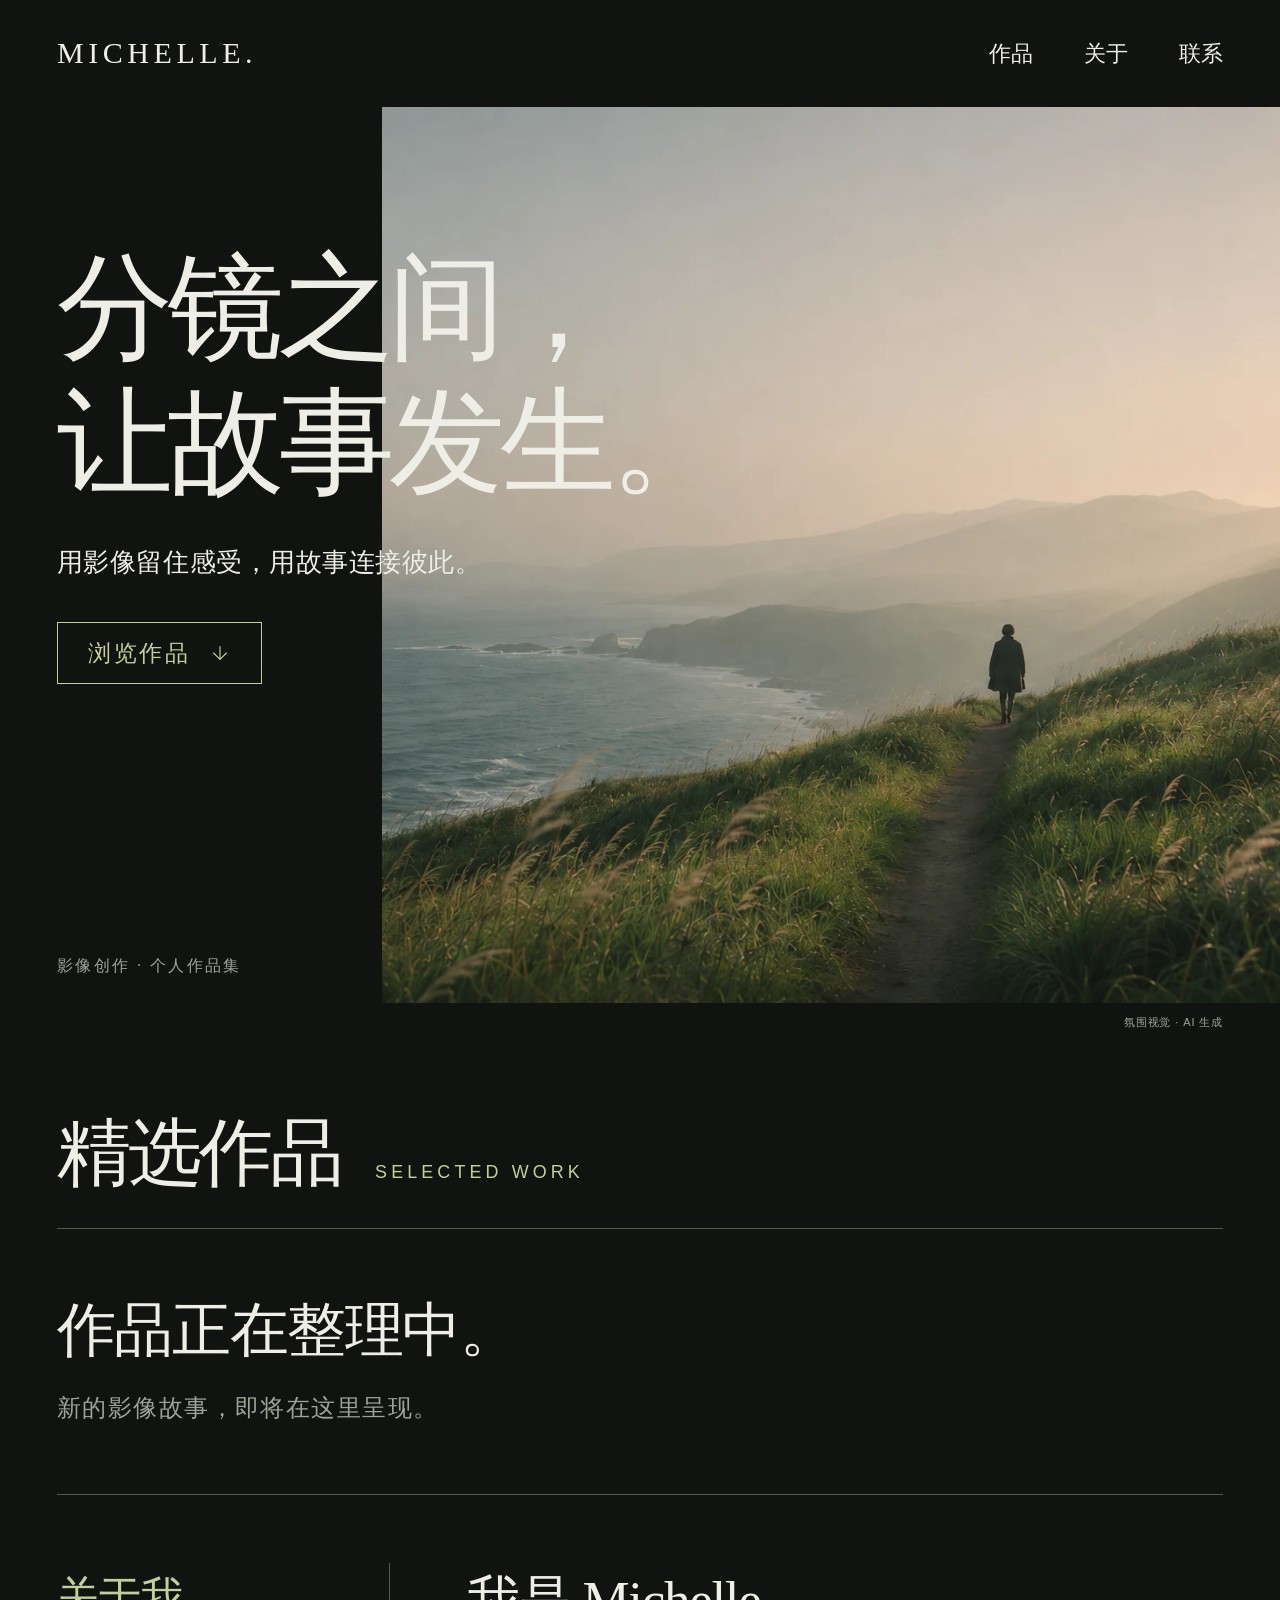
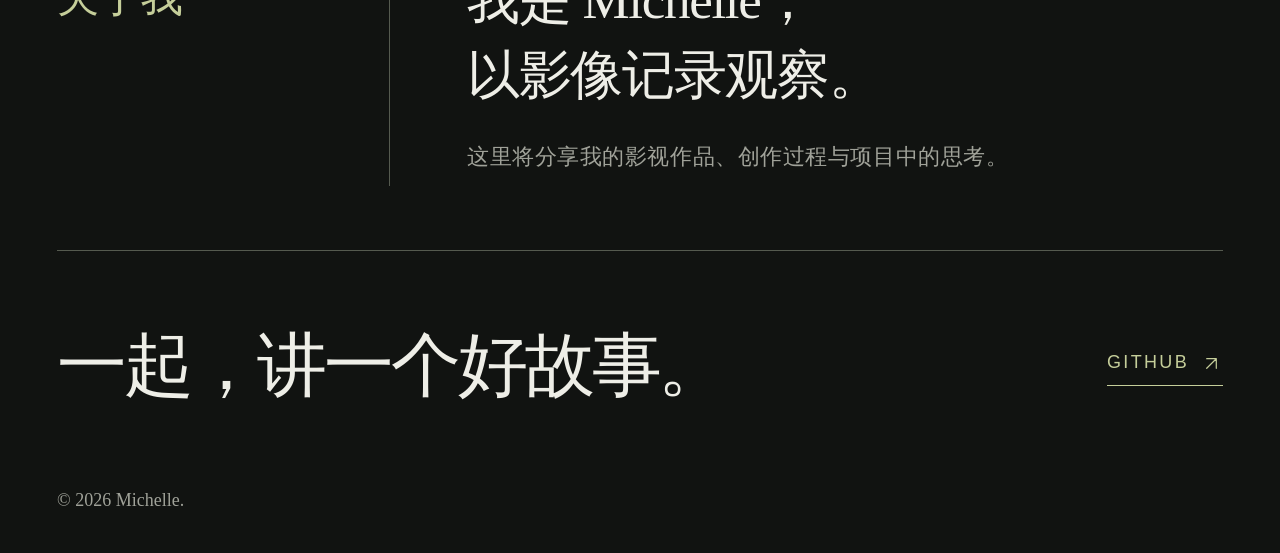
==== index.html @ 4438879f "Publish Michelle film portfolio" ====
<!doctype html>
<html lang="zh-CN">
  <head>
    <meta charset="UTF-8" />
    <meta name="viewport" content="width=device-width, initial-scale=1" />
    <meta name="theme-color" content="#111311" />
    <meta name="description" content="Michelle 的个人影像作品集，分享影视作品、创作过程与项目中的思考。" />
    <title>Michelle · 影像作品集</title>
    <link rel="stylesheet" href="styles.css" />
    <script src="portfolio-data.js" defer></script>
    <script src="script.js" defer></script>
  </head>
  <body>
    <a class="skip-link" href="#main">跳转到主要内容</a>

    <header class="site-header page-width">
      <a class="wordmark js-display-name" href="#top" aria-label="Michelle · 回到首页">MICHELLE.</a>
      <nav class="site-nav" aria-label="主导航">
        <a href="#work">作品</a>
        <a href="#about">关于</a>
        <a href="#contact">联系</a>
      </nav>
    </header>

    <main id="main">
      <section class="hero page-width" id="top" aria-labelledby="hero-title">
        <figure class="hero__visual">
          <img src="./coast.webp" alt="AI 生成的海岸氛围图：一个人沿着海边山坡上的小路，走向远处朦胧的群山。" width="1536" height="1024" fetchpriority="high" />
          <figcaption>氛围视觉 · AI 生成</figcaption>
        </figure>
        <div class="hero__content">
          <h1 id="hero-title"><span>分镜之间，</span><span>让故事发生。</span></h1>
          <p class="hero__intro js-intro">用影像留住感受，用故事连接彼此。</p>
          <a class="browse-link" href="#work">
            <span>浏览作品</span>
            <svg aria-hidden="true" width="22" height="22" viewBox="0 0 24 24" fill="none" stroke="currentColor" stroke-width="1.25" stroke-linecap="round" stroke-linejoin="round"><path d="M12 5v14M5 12l7 7 7-7" /></svg>
          </a>
        </div>
        <p class="hero__eyebrow">影像创作 · 个人作品集</p>
      </section>

      <section class="work-section page-width reveal" id="work" aria-labelledby="work-title">
        <div class="section-heading">
          <h2 id="work-title">精选作品</h2>
          <p class="section-heading__english" lang="en">Selected Work</p>
        </div>
        <div class="work-empty" id="work-empty">
          <p class="work-empty__title">作品正在整理中。</p>
          <p>新的影像故事，即将在这里呈现。</p>
        </div>
        <div class="project-list" id="project-list" hidden></div>
      </section>

      <section class="about-section page-width reveal" id="about" aria-labelledby="about-title">
        <h2 id="about-title">关于我</h2>
        <div class="about-section__body">
          <p class="about-section__statement">我是 <span class="js-name">Michelle</span>，<br />以影像记录观察。</p>
          <p class="about-section__description">这里将分享我的影视作品、创作过程与项目中的思考。</p>
        </div>
      </section>
    </main>

    <footer class="site-footer page-width reveal" id="contact" aria-labelledby="contact-title">
      <div class="site-footer__top">
        <h2 id="contact-title">一起，讲一个好故事。</h2>
        <a class="contact-link js-github-link" href="https://github.com/mengxiaoxu0208-michelle" target="_blank" rel="noopener noreferrer" aria-label="在新标签页打开 Michelle 的 GitHub 主页">
          <span lang="en">GitHub</span>
          <svg aria-hidden="true" width="23" height="23" viewBox="0 0 24 24" fill="none" stroke="currentColor" stroke-width="1.25" stroke-linecap="round" stroke-linejoin="round"><path d="M7 17 17 7M7 7h10v10" /></svg>
        </a>
      </div>
      <p class="copyright">© 2026 <span class="js-name">Michelle</span>.</p>
    </footer>
  </body>
</html>
---- styles.css ----
:root {
  color-scheme: dark;
  --background: #111311;
  --text: #eeeee7;
  --muted: #a0a299;
  --olive: #c5ce9a;
  --rule: #555a4f;
  --gutter: clamp(28px, 4.45vw, 64px);
  --serif: "Songti SC", "STSong", "Noto Serif CJK SC", "Noto Serif SC", "Source Han Serif SC", "SimSun", Georgia, serif;
  --latin: "Baskerville", "Times New Roman", serif;
  --sans: -apple-system, BlinkMacSystemFont, "Segoe UI", sans-serif;
}

*,
*::before,
*::after {
  box-sizing: border-box;
}

html {
  scroll-behavior: smooth;
  scroll-padding-top: 40px;
}

body {
  margin: 0;
  background: var(--background);
  color: var(--text);
  font-family: var(--serif);
  -webkit-font-smoothing: antialiased;
}

::selection {
  background: var(--olive);
  color: var(--background);
}

a {
  color: inherit;
  text-decoration: none;
  -webkit-tap-highlight-color: transparent;
}

a:focus-visible {
  outline: 2px solid var(--olive);
  outline-offset: 7px;
}

img {
  display: block;
  max-width: 100%;
}

h1,
h2,
p,
figure {
  margin: 0;
}

h1,
h2,
h3 {
  font-weight: 400;
}

[hidden] {
  display: none !important;
}

.page-width {
  width: calc(100% - var(--gutter) * 2);
  max-width: 1400px;
  margin-inline: auto;
}

.skip-link {
  position: absolute;
  z-index: 10;
  top: 12px;
  left: var(--gutter);
  padding: 12px 20px;
  background: var(--olive);
  color: var(--background);
  transform: translateY(-160%);
}

.skip-link:focus {
  transform: translateY(0);
}

.site-header {
  min-height: clamp(96px, 8.35vw, 120px);
  display: flex;
  align-items: center;
  justify-content: space-between;
  gap: 24px;
}

.wordmark {
  font-family: var(--latin);
  font-size: clamp(25px, 2.35vw, 34px);
  line-height: 1;
  letter-spacing: 0.15em;
}

.site-nav {
  display: flex;
  align-items: center;
  gap: clamp(28px, 4vw, 58px);
  font-size: clamp(18px, 1.75vw, 24px);
}

.site-nav a {
  padding-block: 12px;
  transition: color 180ms ease;
}

.site-nav a:hover {
  color: var(--olive);
}

.hero {
  min-height: clamp(740px, 70vw, 900px);
  position: relative;
  isolation: isolate;
}

.hero__visual {
  position: absolute;
  z-index: -1;
  top: 0;
  right: calc(var(--gutter) * -1);
  width: 77%;
  height: 100%;
}

.hero__visual img {
  width: 100%;
  height: 100%;
  object-fit: cover;
  object-position: 55% center;
}

.hero__visual figcaption {
  position: absolute;
  right: 0;
  bottom: -28px;
  padding-right: var(--gutter);
  color: var(--muted);
  font-family: var(--sans);
  font-size: 11px;
  line-height: 1.5;
  letter-spacing: 0.08em;
}

.hero__content {
  padding-top: clamp(100px, 10.5vw, 150px);
  padding-bottom: 130px;
}

.hero h1 {
  font-size: clamp(80px, 9.05vw, 130px);
  line-height: 1.16;
  letter-spacing: -0.045em;
}

.hero h1 span {
  display: block;
}

.hero__intro {
  margin-top: 30px;
  font-size: clamp(20px, 2vw, 26px);
  line-height: 1.8;
  letter-spacing: 0.02em;
}

.browse-link {
  display: inline-flex;
  align-items: center;
  gap: 18px;
  min-height: 62px;
  margin-top: 36px;
  padding: 10px 30px;
  border: 1px solid var(--olive);
  color: var(--olive);
  font-size: 23px;
  letter-spacing: 0.12em;
  transition: background-color 180ms ease, color 180ms ease;
}

.browse-link:hover {
  background: var(--olive);
  color: var(--background);
}

.browse-link svg,
.contact-link svg {
  flex-shrink: 0;
}

.hero__eyebrow {
  position: absolute;
  left: 0;
  bottom: 26px;
  color: var(--muted);
  font-size: 16px;
  letter-spacing: 0.15em;
}

.work-section {
  margin-top: clamp(96px, 8vw, 120px);
}

.section-heading {
  display: flex;
  align-items: baseline;
  flex-wrap: wrap;
  gap: 20px 34px;
  padding-bottom: 26px;
  border-bottom: 1px solid var(--rule);
}

.section-heading h2 {
  font-size: clamp(48px, 5.8vw, 80px);
  line-height: 1.3;
  letter-spacing: -0.04em;
}

.section-heading__english {
  color: var(--olive);
  font-family: var(--sans);
  font-size: clamp(13px, 1.4vw, 18px);
  letter-spacing: 0.23em;
  text-transform: uppercase;
}

.work-empty {
  padding-block: 58px 64px;
  border-bottom: 1px solid var(--rule);
}

.work-empty__title {
  margin-bottom: 12px;
  font-size: clamp(34px, 4.6vw, 60px);
  line-height: 1.5;
  letter-spacing: -0.025em;
}

.work-empty > p:last-child {
  color: var(--muted);
  font-size: clamp(18px, 1.9vw, 24px);
  line-height: 1.8;
  letter-spacing: 0.06em;
}

.project {
  display: grid;
  grid-template-columns: minmax(0, 1.2fr) minmax(0, 1fr);
  align-items: center;
  gap: 48px;
  padding-block: 48px;
  border-bottom: 1px solid var(--rule);
}

.project--text {
  grid-template-columns: minmax(0, 1fr);
}

.project__image {
  aspect-ratio: 16 / 9;
  width: 100%;
  height: auto;
  object-fit: cover;
}

.project__meta {
  margin-bottom: 16px;
  color: var(--olive);
  font-family: var(--sans);
  font-size: 13px;
  line-height: 1.7;
  letter-spacing: 0.08em;
}

.project h3 {
  margin: 0 0 20px;
  font-size: clamp(28px, 3vw, 44px);
  line-height: 1.4;
}

.project__description {
  color: var(--muted);
  font-size: 18px;
  line-height: 1.9;
}

.project__link {
  display: inline-block;
  margin-top: 26px;
  padding-bottom: 7px;
  border-bottom: 1px solid var(--olive);
  color: var(--olive);
  font-size: 18px;
}

.project__link:hover {
  color: var(--text);
}

.about-section {
  display: grid;
  grid-template-columns: 28.5% minmax(0, 1fr);
  margin-top: 68px;
  margin-bottom: 64px;
}

.about-section > h2 {
  padding-top: 3px;
  color: var(--olive);
  font-size: clamp(30px, 3.3vw, 42px);
  line-height: 1.5;
}

.about-section__body {
  padding-left: clamp(40px, 6vw, 88px);
  padding-bottom: 8px;
  border-left: 1px solid var(--rule);
}

.about-section__statement {
  font-size: clamp(34px, 4.15vw, 58px);
  line-height: 1.4;
  letter-spacing: -0.025em;
}

.about-section__description {
  margin-top: 24px;
  color: var(--muted);
  font-size: clamp(16px, 1.8vw, 22px);
  line-height: 1.9;
  letter-spacing: 0.025em;
}

.site-footer {
  padding-top: 62px;
  padding-bottom: 38px;
  border-top: 1px solid var(--rule);
}

.site-footer__top {
  display: flex;
  align-items: center;
  justify-content: space-between;
  gap: 32px;
}

.site-footer h2 {
  font-size: clamp(36px, 5.5vw, 76px);
  line-height: 1.5;
  letter-spacing: -0.045em;
}

.contact-link {
  flex-shrink: 0;
  display: inline-flex;
  align-items: center;
  gap: 11px;
  padding-block: 6px 10px;
  border-bottom: 1px solid var(--olive);
  color: var(--olive);
  font-family: var(--sans);
  font-size: 18px;
  line-height: 1.2;
  letter-spacing: 0.13em;
  text-transform: uppercase;
  transition: color 180ms ease;
}

.contact-link:hover {
  color: var(--text);
}

.copyright {
  margin-top: 68px;
  color: var(--muted);
  font-family: var(--latin);
  font-size: 18px;
  line-height: 1.6;
}

.motion-enabled .reveal {
  opacity: 0;
  transform: translateY(18px);
  transition: opacity 650ms ease, transform 650ms ease;
}

.motion-enabled .reveal.is-visible {
  opacity: 1;
  transform: translateY(0);
}

@media (min-width: 1529px) {
  .hero__visual {
    right: calc((1400px - 100vw) / 2);
    width: calc(77% + (100vw - 1528px) / 2);
  }
}

@media (min-width: 761px) and (max-height: 800px) {
  .site-header {
    min-height: 96px;
  }

  .hero {
    min-height: 660px;
  }

  .hero__content {
    padding-top: 70px;
  }

  .hero h1 {
    font-size: clamp(72px, 8vw, 112px);
  }

  .hero__intro {
    margin-top: 22px;
    font-size: 24px;
    line-height: 1.8;
  }

  .browse-link {
    min-height: 56px;
    margin-top: 24px;
  }
}

@media (max-width: 760px) {
  :root {
    --gutter: 24px;
  }

  html {
    scroll-padding-top: 28px;
  }

  .site-header {
    min-height: 88px;
    gap: 18px;
  }

  .wordmark {
    font-size: 24px;
    letter-spacing: 0.1em;
  }

  .site-nav {
    gap: 20px;
    font-size: 16px;
  }

  .hero {
    display: flex;
    flex-direction: column;
    min-height: auto;
  }

  .hero__content {
    order: 0;
    padding-top: 38px;
    padding-bottom: 46px;
  }

  .hero h1 {
    font-size: clamp(44px, 9.5vw, 72px);
    line-height: 1.24;
    letter-spacing: -0.055em;
  }

  .hero__intro {
    margin-top: 24px;
    font-size: 18px;
    line-height: 1.9;
  }

  .browse-link {
    min-height: 54px;
    margin-top: 28px;
    padding-inline: 23px;
    font-size: 19px;
  }

  .hero__visual {
    position: relative;
    z-index: 0;
    order: 1;
    right: auto;
    width: 100%;
    height: auto;
  }

  .hero__visual img {
    aspect-ratio: 1.05;
    height: auto;
    object-position: 55% center;
  }

  .hero__visual figcaption {
    position: static;
    margin-top: 12px;
    padding-right: 0;
    text-align: right;
    font-size: 10px;
  }

  .hero__eyebrow {
    position: static;
    order: 2;
    margin-top: 28px;
    font-size: 12px;
    line-height: 1.8;
    letter-spacing: 0.12em;
  }

  .work-section {
    margin-top: 72px;
  }

  .section-heading {
    gap: 12px 22px;
    padding-bottom: 24px;
  }

  .section-heading h2 {
    font-size: clamp(38px, 7.8vw, 52px);
  }

  .section-heading__english {
    font-size: 11px;
    letter-spacing: 0.17em;
  }

  .work-empty {
    padding-block: 36px 42px;
  }

  .work-empty__title {
    margin-bottom: 10px;
    font-size: clamp(28px, 5.6vw, 38px);
  }

  .work-empty > p:last-child {
    font-size: 16px;
    line-height: 1.9;
    letter-spacing: 0.02em;
  }

  .project {
    grid-template-columns: minmax(0, 1fr);
    gap: 25px;
    padding-block: 32px;
  }

  .project__description {
    font-size: 16px;
  }

  .about-section {
    grid-template-columns: minmax(0, 1fr);
    gap: 28px;
    margin-top: 44px;
    margin-bottom: 44px;
  }

  .about-section > h2 {
    font-size: 28px;
  }

  .about-section__body {
    border-left: 0;
    padding-left: 0;
    padding-bottom: 0;
  }

  .about-section__statement {
    font-size: clamp(30px, 6vw, 40px);
    line-height: 1.5;
  }

  .about-section__description {
    margin-top: 18px;
    font-size: 16px;
  }

  .site-footer {
    padding-top: 36px;
    padding-bottom: 28px;
  }

  .site-footer__top {
    flex-direction: column;
    align-items: flex-start;
    gap: 28px;
  }

  .site-footer h2 {
    font-size: clamp(29px, 6.6vw, 48px);
    line-height: 1.55;
  }

  .contact-link {
    font-size: 15px;
  }

  .copyright {
    margin-top: 44px;
    font-size: 15px;
  }
}

@media (max-width: 380px) {
  :root {
    --gutter: 20px;
  }

  .site-header {
    min-height: 80px;
    gap: 14px;
  }

  .wordmark {
    font-size: 21px;
    letter-spacing: 0.08em;
  }

  .site-nav {
    gap: 14px;
    font-size: 14px;
  }

  .hero__intro {
    font-size: 16px;
  }

  .section-heading {
    align-items: flex-start;
    flex-direction: column;
  }
}

@media (prefers-reduced-motion: reduce) {
  html {
    scroll-behavior: auto;
  }

  *,
  *::before,
  *::after {
    transition: none !important;
    animation: none !important;
  }

  .motion-enabled .reveal {
    opacity: 1;
    transform: none;
  }
}
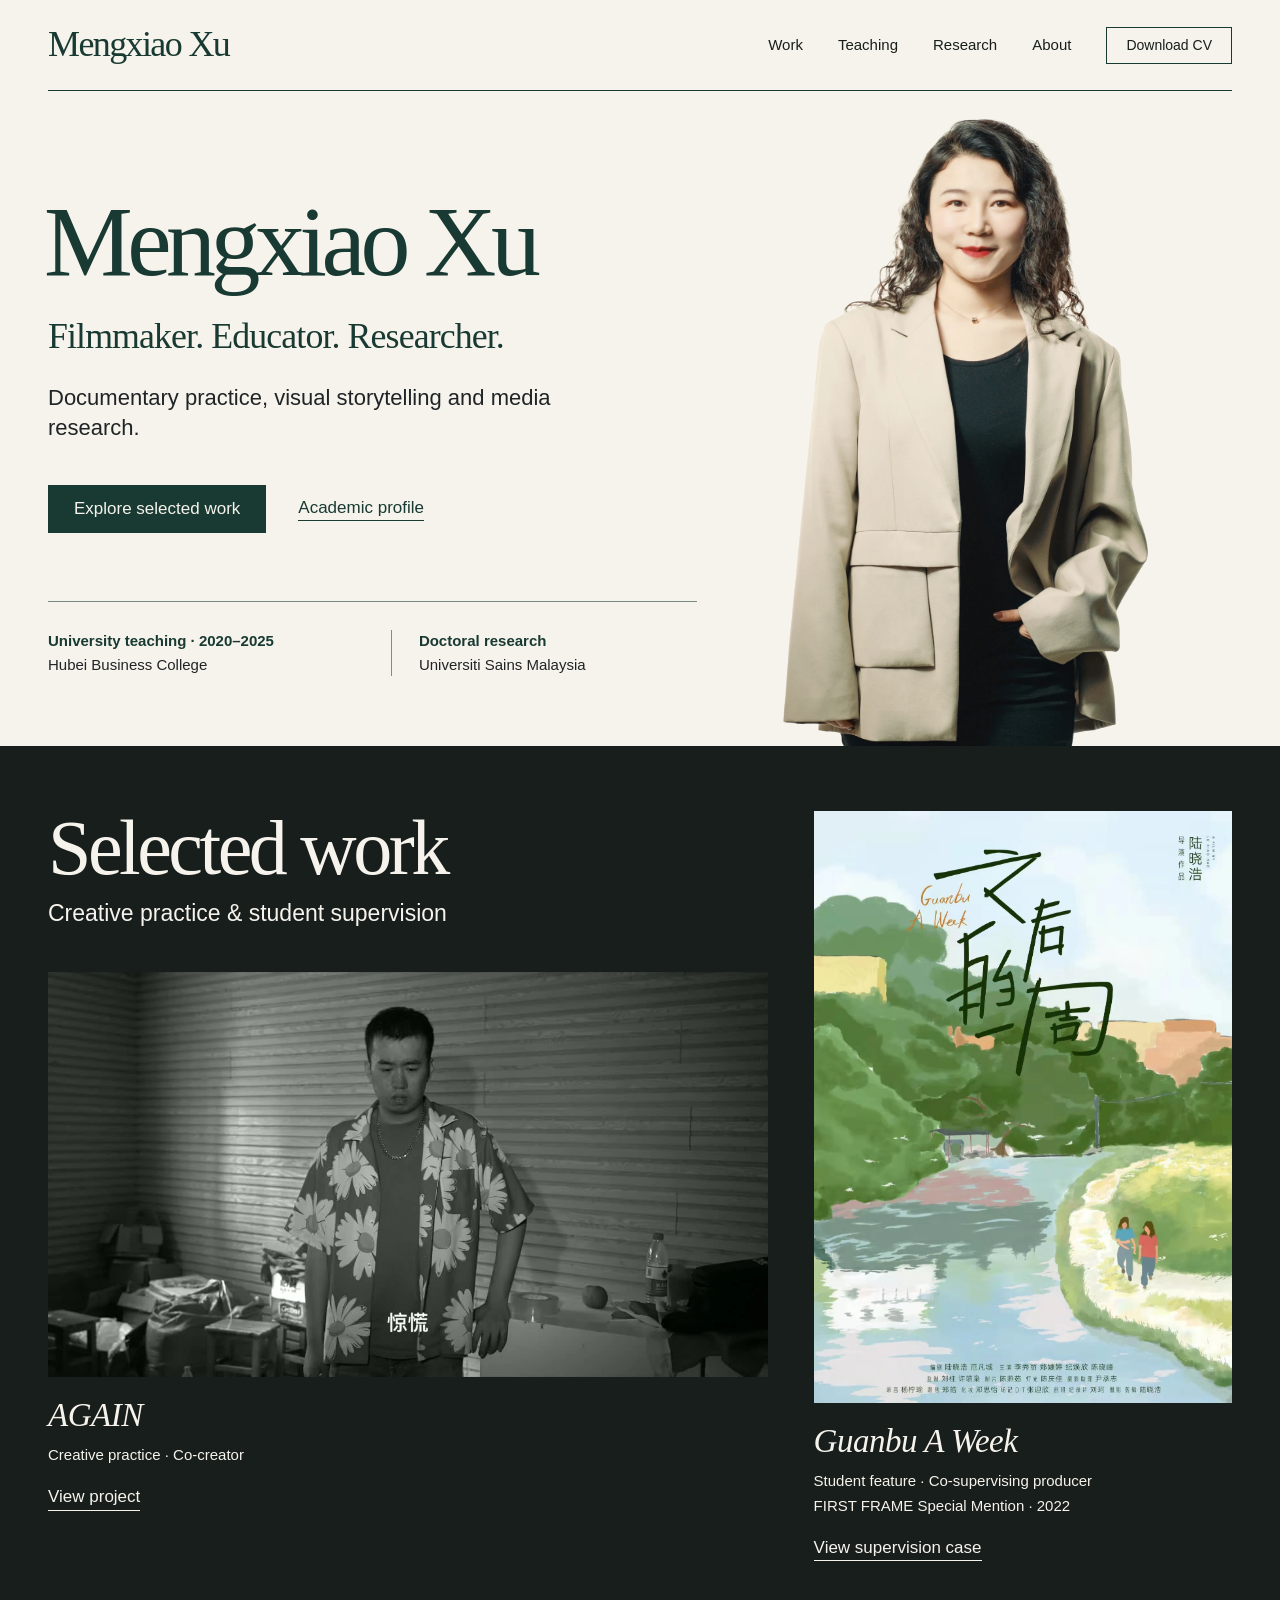
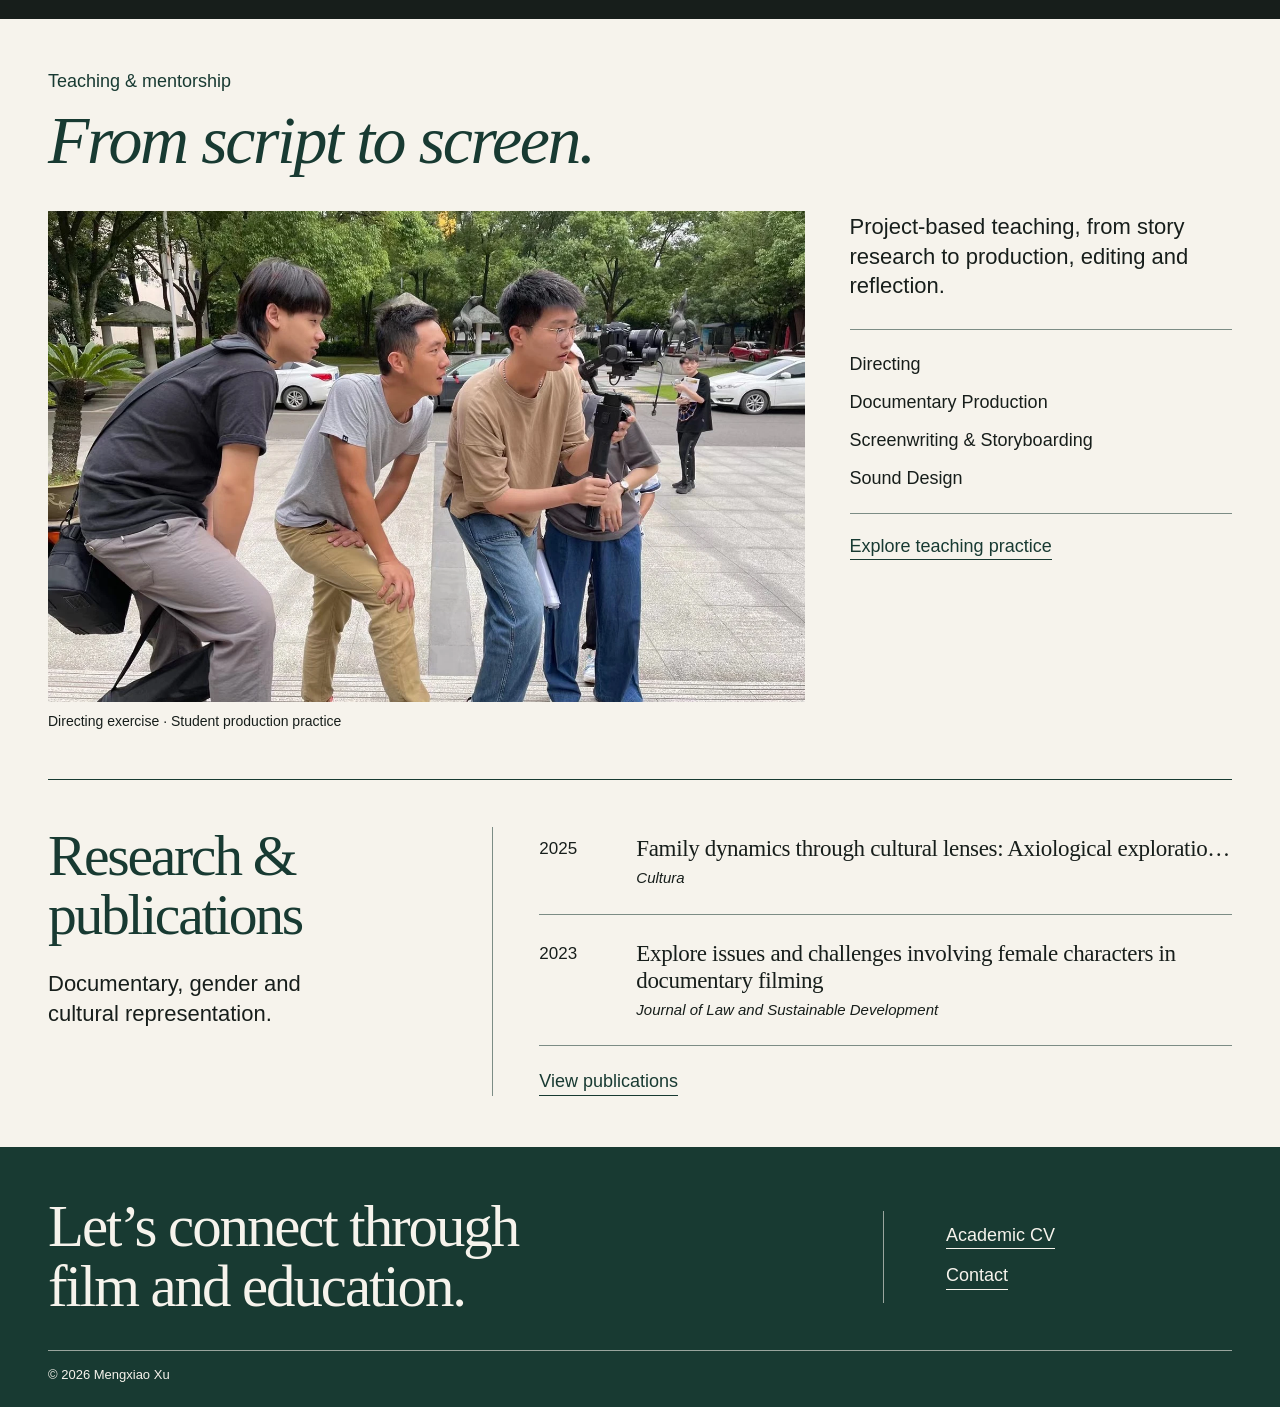
==== commit 7cb3f1c8: "Build English film, teaching and research portfolio" ====
--- a/index.html
+++ b/index.html
@@ -1,74 +1,270 @@
 <!doctype html>
-<html lang="zh-CN">
+<html lang="en">
   <head>
-    <meta charset="UTF-8" />
-    <meta name="viewport" content="width=device-width, initial-scale=1" />
-    <meta name="theme-color" content="#111311" />
-    <meta name="description" content="Michelle 的个人影像作品集，分享影视作品、创作过程与项目中的思考。" />
-    <title>Michelle · 影像作品集</title>
-    <link rel="stylesheet" href="styles.css" />
-    <script src="portfolio-data.js" defer></script>
+    <meta charset="utf-8">
+    <meta name="viewport" content="width=device-width, initial-scale=1">
+    <meta name="description" content="Mengxiao Xu — filmmaker, educator and researcher working across documentary practice, visual storytelling and media research.">
+    <meta name="theme-color" content="#183a32">
+    <title>Mengxiao Xu — Film, Teaching & Research</title>
+    <link rel="stylesheet" href="styles.css">
     <script src="script.js" defer></script>
   </head>
   <body>
-    <a class="skip-link" href="#main">跳转到主要内容</a>
-
-    <header class="site-header page-width">
-      <a class="wordmark js-display-name" href="#top" aria-label="Michelle · 回到首页">MICHELLE.</a>
-      <nav class="site-nav" aria-label="主导航">
-        <a href="#work">作品</a>
-        <a href="#about">关于</a>
-        <a href="#contact">联系</a>
+    <a class="skip-link" href="#main">Skip to content</a>
+
+    <header class="site-header shell">
+      <a class="brand" href="#top" aria-label="Mengxiao Xu, home">Mengxiao Xu</a>
+      <nav aria-label="Main navigation">
+        <ul class="nav-list">
+          <li><a href="#work">Work</a></li>
+          <li><a href="#teaching">Teaching</a></li>
+          <li><a href="#research">Research</a></li>
+          <li><button class="nav-link" type="button" data-dialog="profile-dialog">About</button></li>
+          <li><a class="button button-outline nav-cv" href="Mengxiao-Xu-Academic-CV.pdf" download>Download CV</a></li>
+        </ul>
       </nav>
     </header>
 
     <main id="main">
-      <section class="hero page-width" id="top" aria-labelledby="hero-title">
-        <figure class="hero__visual">
-          <img src="./coast.webp" alt="AI 生成的海岸氛围图：一个人沿着海边山坡上的小路，走向远处朦胧的群山。" width="1536" height="1024" fetchpriority="high" />
-          <figcaption>氛围视觉 · AI 生成</figcaption>
+      <section class="hero shell" id="top" aria-labelledby="hero-title">
+        <div class="hero-copy">
+          <div class="hero-introduction">
+            <h1 id="hero-title">Mengxiao Xu</h1>
+            <p class="hero-roles">Filmmaker. Educator. Researcher.</p>
+            <p class="hero-description">Documentary practice, visual storytelling and media research.</p>
+            <div class="hero-actions">
+              <a class="button button-primary" href="#work">Explore selected work</a>
+              <button class="text-link" type="button" data-dialog="profile-dialog">Academic profile</button>
+            </div>
+          </div>
+          <div class="hero-context">
+            <p><strong>University teaching · 2020–2025</strong><span>Hubei Business College</span></p>
+            <p><strong>Doctoral research</strong><span>Universiti Sains Malaysia</span></p>
+          </div>
+        </div>
+        <div class="hero-portrait">
+          <img src="portrait.webp" alt="Portrait of Mengxiao Xu" fetchpriority="high" width="1524" height="1900">
+        </div>
+      </section>
+
+      <section class="work-section" id="work" aria-labelledby="work-title">
+        <div class="work-grid shell">
+          <div class="work-primary">
+            <div class="work-heading">
+              <h2 id="work-title">Selected work</h2>
+              <p>Creative practice &amp; student supervision</p>
+            </div>
+            <article class="work-card">
+              <button class="image-button film-still" type="button" data-dialog="again-dialog" aria-label="View AGAIN project and film">
+                <img src="again-poster.webp" alt="Black-and-white still from AGAIN" loading="lazy" width="1280" height="720">
+              </button>
+              <h3>AGAIN</h3>
+              <p class="project-role">Creative practice · Co-creator</p>
+              <button class="text-link" type="button" data-dialog="again-dialog">View project</button>
+            </article>
+          </div>
+          <article class="work-card work-secondary">
+            <button class="image-button feature-poster" type="button" data-dialog="guanbu-dialog" aria-label="View Guanbu A Week supervision case">
+              <img src="guanbu-poster.webp" alt="Original illustrated poster for the student feature Guanbu A Week" loading="lazy" width="1279" height="1810">
+            </button>
+            <h3>Guanbu A Week</h3>
+            <p class="project-role">Student feature · Co-supervising producer</p>
+            <p class="project-recognition">FIRST FRAME Special Mention · 2022</p>
+            <button class="text-link" type="button" data-dialog="guanbu-dialog">View supervision case</button>
+          </article>
+        </div>
+      </section>
+
+      <section class="teaching-section shell" id="teaching" aria-labelledby="teaching-title">
+        <p class="section-label">Teaching &amp; mentorship</p>
+        <h2 id="teaching-title">From script to screen.</h2>
+        <div class="teaching-grid">
+          <figure class="teaching-figure">
+            <img src="teaching-directing.webp" alt="Students working with a camera during an outdoor directing exercise" loading="lazy" width="1420" height="1080">
+            <figcaption>Directing exercise · Student production practice</figcaption>
+          </figure>
+          <div class="teaching-copy">
+            <p class="teaching-intro">Project-based teaching, from story research to production, editing and reflection.</p>
+            <ul class="course-list" aria-label="Selected teaching areas">
+              <li>Directing</li>
+              <li>Documentary Production</li>
+              <li>Screenwriting &amp; Storyboarding</li>
+              <li>Sound Design</li>
+            </ul>
+            <button class="text-link" type="button" data-dialog="teaching-dialog">Explore teaching practice</button>
+          </div>
+        </div>
+      </section>
+
+      <section class="research-section shell" id="research" aria-labelledby="research-title">
+        <div class="research-introduction">
+          <h2 id="research-title">Research &amp;<br>publications</h2>
+          <p>Documentary, gender and cultural representation.</p>
+        </div>
+        <div class="research-list">
+          <article class="publication-row">
+            <p class="publication-year">2025</p>
+            <div>
+              <h3><a class="publication-title truncated-title" href="https://doi.org/10.70082/cijpca.v22i4.698" target="_blank" rel="noopener noreferrer">Family dynamics through cultural lenses: Axiological exploration of feminist perspectives in documentaries and implications on aesthetics of cultural representation</a></h3>
+              <p class="publication-venue">Cultura</p>
+            </div>
+          </article>
+          <article class="publication-row">
+            <p class="publication-year">2023</p>
+            <div>
+              <h3><a class="publication-title" href="https://doi.org/10.55908/sdgs.v11i3.713" target="_blank" rel="noopener noreferrer">Explore issues and challenges involving female characters in documentary filming</a></h3>
+              <p class="publication-venue">Journal of Law and Sustainable Development</p>
+            </div>
+          </article>
+          <button class="text-link" type="button" data-dialog="publications-dialog">View publications</button>
+        </div>
+      </section>
+    </main>
+
+    <footer class="site-footer">
+      <div class="shell">
+        <div class="footer-main">
+          <h2>Let’s connect through<br>film and education.</h2>
+          <div class="footer-links">
+            <a class="text-link" href="Mengxiao-Xu-Academic-CV.pdf" download>Academic CV</a>
+            <button class="text-link" type="button" data-dialog="contact-dialog">Contact</button>
+          </div>
+        </div>
+        <p class="copyright">© <span id="copyright-year">2026</span> Mengxiao Xu</p>
+      </div>
+    </footer>
+
+    <dialog class="modal" id="profile-dialog" aria-labelledby="profile-title">
+      <div class="modal-header">
+        <p class="section-label">Academic profile</p>
+        <button class="close-button" type="button" data-close autofocus>Close <span aria-hidden="true">×</span></button>
+      </div>
+      <div class="modal-content">
+        <h2 id="profile-title">Mengxiao Xu</h2>
+        <p class="modal-lead">Filmmaker, educator and researcher.</p>
+        <p>My work connects documentary practice, visual storytelling and media research. I am interested in the ways films tell lived experiences, and how cultural contexts shape what we see on screen.</p>
+        <h3>Teaching &amp; practice</h3>
+        <p>I taught in the Film and Television Cinematography and Production programme at Hubei Business College from 2020 to 2025, and was appointed Lecturer in 2023. My teaching brings story development, production practice and critical reflection into conversation.</p>
+        <p>Alongside university teaching, dogmama lab has provided a setting for small-group filmmaking mentorship, with attention to student authorship and feedback throughout the creative process.</p>
+        <h3>Education</h3>
+        <dl class="education-list">
+          <div><dt>2022–present</dt><dd><strong>Doctoral research in Communication</strong><span>Universiti Sains Malaysia</span><span class="status-note">Degree award pending</span></dd></div>
+          <div><dt>2017–2019</dt><dd><strong>Master of Moving Image</strong><span>The University of Sydney</span></dd></div>
+          <div><dt>2010–2014</dt><dd><strong>BA in Directing</strong><span>Sichuan Normal University</span></dd></div>
+        </dl>
+        <a class="button button-primary" href="Mengxiao-Xu-Academic-CV.pdf" download>Download academic CV</a>
+      </div>
+    </dialog>
+
+    <dialog class="modal modal-wide" id="again-dialog" aria-labelledby="again-title">
+      <div class="modal-header">
+        <p class="section-label">Creative practice</p>
+        <button class="close-button" type="button" data-close autofocus>Close <span aria-hidden="true">×</span></button>
+      </div>
+      <div class="modal-content">
+        <h2 class="film-title" id="again-title">AGAIN</h2>
+        <p class="modal-lead">Mengxiao Xu · Co-creator</p>
+        <video class="project-video" controls playsinline preload="none" poster="again-poster.webp" aria-label="AGAIN, a collaborative film">
+          <source src="again-720p.mp4" type="video/mp4">
+          Your browser does not support embedded video. <a href="again-720p.mp4">Open the AGAIN film</a>.
+        </video>
+        <p>A collaborative moving-image work, presented here as part of my creative practice.</p>
+        <div class="project-credit">
+          <h3>Credit</h3>
+          <p>Mengxiao Xu — co-creator of the collaborative video work <em>AGAIN</em>.</p>
+        </div>
+        <div class="project-credit">
+          <h3>Recognition</h3>
+          <p>Second Prize, National Final, Faculty Category<br>Milan Design Week China Design Exhibition · 2023</p>
+        </div>
+      </div>
+    </dialog>
+
+    <dialog class="modal modal-wide" id="guanbu-dialog" aria-labelledby="guanbu-title">
+      <div class="modal-header">
+        <p class="section-label">Student production &amp; supervision</p>
+        <button class="close-button" type="button" data-close autofocus>Close <span aria-hidden="true">×</span></button>
+      </div>
+      <div class="modal-content">
+        <h2 class="film-title" id="guanbu-title">Guanbu A Week</h2>
+        <p class="modal-lead">Student feature · Co-supervising producer</p>
+        <div class="supervision-grid">
+          <img class="dialog-poster" src="guanbu-poster.webp" alt="Complete original poster for Guanbu A Week" loading="lazy" width="1279" height="1810">
+          <div>
+            <p><em>Guanbu A Week</em> (《之后的一周》) is a student-produced feature film. The film received a FIRST FRAME Special Mention at the 16th FIRST Film Festival in 2022.</p>
+            <h3>My contribution</h3>
+            <p>As a co-supervising producer, I supported the student team across script development, filming and post-production. The production and its creative authorship belonged to the students.</p>
+            <h3>Mentorship across the process</h3>
+            <ul class="prose-list">
+              <li>Script development and story discussion</li>
+              <li>Support during filming and production</li>
+              <li>Feedback through editing and post-production</li>
+            </ul>
+            <p class="recognition-note">FIRST FRAME Special Mention · 2022<br><span>Recognition of the student film and its team.</span></p>
+          </div>
+        </div>
+      </div>
+    </dialog>
+
+    <dialog class="modal modal-wide" id="teaching-dialog" aria-labelledby="teaching-dialog-title">
+      <div class="modal-header">
+        <p class="section-label">Teaching &amp; mentorship</p>
+        <button class="close-button" type="button" data-close autofocus>Close <span aria-hidden="true">×</span></button>
+      </div>
+      <div class="modal-content">
+        <h2 id="teaching-dialog-title">From script to screen.</h2>
+        <p class="modal-lead">Learning filmmaking through making, discussion and reflection.</p>
+        <p>My teaching connects practical production with questions of narrative, visual meaning and documentary ethics. Students develop their own creative decisions through project work and iterative feedback.</p>
+        <h3>A project-based process</h3>
+        <ol class="teaching-workflow">
+          <li><strong>Topic &amp; research</strong><span>Explore a subject, ask questions and develop a story direction.</span></li>
+          <li><strong>Preparation</strong><span>Develop scripts, storyboards and a production plan.</span></li>
+          <li><strong>Production</strong><span>Bring directing, camera and sound decisions into practice.</span></li>
+          <li><strong>Editing</strong><span>Shape the material through structure, rhythm and feedback.</span></li>
+          <li><strong>Screening &amp; reflection</strong><span>Discuss the work, the creative choices and the process.</span></li>
+        </ol>
+        <h3>Teaching areas</h3>
+        <p>Directing · Documentary Production · Audiovisual Language · Screenwriting &amp; Storyboarding · Sound Design</p>
+        <figure class="mentorship-figure">
+          <img src="mentoring.webp" alt="Small-group filmmaking mentorship with students" loading="lazy" width="1440" height="973">
+          <figcaption>dogmama lab · Small-group filmmaking mentorship</figcaption>
         </figure>
-        <div class="hero__content">
-          <h1 id="hero-title"><span>分镜之间，</span><span>让故事发生。</span></h1>
-          <p class="hero__intro js-intro">用影像留住感受，用故事连接彼此。</p>
-          <a class="browse-link" href="#work">
-            <span>浏览作品</span>
-            <svg aria-hidden="true" width="22" height="22" viewBox="0 0 24 24" fill="none" stroke="currentColor" stroke-width="1.25" stroke-linecap="round" stroke-linejoin="round"><path d="M12 5v14M5 12l7 7 7-7" /></svg>
-          </a>
-        </div>
-        <p class="hero__eyebrow">影像创作 · 个人作品集</p>
-      </section>
-
-      <section class="work-section page-width reveal" id="work" aria-labelledby="work-title">
-        <div class="section-heading">
-          <h2 id="work-title">精选作品</h2>
-          <p class="section-heading__english" lang="en">Selected Work</p>
-        </div>
-        <div class="work-empty" id="work-empty">
-          <p class="work-empty__title">作品正在整理中。</p>
-          <p>新的影像故事，即将在这里呈现。</p>
-        </div>
-        <div class="project-list" id="project-list" hidden></div>
-      </section>
-
-      <section class="about-section page-width reveal" id="about" aria-labelledby="about-title">
-        <h2 id="about-title">关于我</h2>
-        <div class="about-section__body">
-          <p class="about-section__statement">我是 <span class="js-name">Michelle</span>，<br />以影像记录观察。</p>
-          <p class="about-section__description">这里将分享我的影视作品、创作过程与项目中的思考。</p>
-        </div>
-      </section>
-    </main>
-
-    <footer class="site-footer page-width reveal" id="contact" aria-labelledby="contact-title">
-      <div class="site-footer__top">
-        <h2 id="contact-title">一起，讲一个好故事。</h2>
-        <a class="contact-link js-github-link" href="https://github.com/mengxiaoxu0208-michelle" target="_blank" rel="noopener noreferrer" aria-label="在新标签页打开 Michelle 的 GitHub 主页">
-          <span lang="en">GitHub</span>
-          <svg aria-hidden="true" width="23" height="23" viewBox="0 0 24 24" fill="none" stroke="currentColor" stroke-width="1.25" stroke-linecap="round" stroke-linejoin="round"><path d="M7 17 17 7M7 7h10v10" /></svg>
-        </a>
-      </div>
-      <p class="copyright">© 2026 <span class="js-name">Michelle</span>.</p>
-    </footer>
+        <p>dogmama lab is an extracurricular setting for small-group project mentorship. It offers space to develop film ideas through creative dialogue, production practice and continued feedback.</p>
+      </div>
+    </dialog>
+
+    <dialog class="modal" id="publications-dialog" aria-labelledby="publications-title">
+      <div class="modal-header">
+        <p class="section-label">Research</p>
+        <button class="close-button" type="button" data-close autofocus>Close <span aria-hidden="true">×</span></button>
+      </div>
+      <div class="modal-content">
+        <h2 id="publications-title">Publications</h2>
+        <p class="modal-lead">Documentary, gender and cultural representation.</p>
+        <h3>Journal articles</h3>
+        <ol class="bibliography">
+          <li><p>Xu, M., &amp; Ahmad, M. B. (2025). Family dynamics through cultural lenses: Axiological exploration of feminist perspectives in documentaries and implications on aesthetics of cultural representation. <em>Cultura. International Journal of Philosophy of Culture and Axiology, 22</em>(4), 183–207.</p><a class="text-link doi-link" href="https://doi.org/10.70082/cijpca.v22i4.698" target="_blank" rel="noopener noreferrer">DOI: 10.70082/cijpca.v22i4.698</a></li>
+          <li><p>Xu, M., &amp; Ahmad, M. B. (2023). Explore issues and challenges involving female characters in documentary filming. <em>Journal of Law and Sustainable Development, 11</em>(3), e713.</p><a class="text-link doi-link" href="https://doi.org/10.55908/sdgs.v11i3.713" target="_blank" rel="noopener noreferrer">DOI: 10.55908/sdgs.v11i3.713</a></li>
+        </ol>
+        <h3>Conference proceedings</h3>
+        <ol class="bibliography" start="3">
+          <li><p>Xu, M., Gu, H., &amp; Ahmad, M. B. (2024). Study on the utilization of lens language in Chinese documentaries on women's issues. <em>Proceedings Series, 3</em>(1), 44–52.</p><a class="text-link doi-link" href="https://doi.org/10.31058/j.ps.2024.30005" target="_blank" rel="noopener noreferrer">DOI: 10.31058/j.ps.2024.30005</a></li>
+        </ol>
+      </div>
+    </dialog>
+
+    <dialog class="modal modal-contact" id="contact-dialog" aria-labelledby="contact-title">
+      <div class="modal-header">
+        <p class="section-label">Contact</p>
+        <button class="close-button" type="button" data-close autofocus>Close <span aria-hidden="true">×</span></button>
+      </div>
+      <div class="modal-content">
+        <h2 id="contact-title">Let’s connect.</h2>
+        <p class="modal-lead">Through film, teaching and research.</p>
+        <a class="text-link contact-profile" href="mailto:mengxiaoxu0208@gmail.com">mengxiaoxu0208@gmail.com</a>
+        <p class="contact-cv"><a class="text-link" href="https://github.com/mengxiaoxu0208-michelle" target="_blank" rel="noopener noreferrer">GitHub profile <span aria-hidden="true">↗</span></a></p>
+        <p class="contact-cv"><a class="text-link" href="Mengxiao-Xu-Academic-CV.pdf" download>Download academic CV</a></p>
+      </div>
+    </dialog>
   </body>
 </html>
--- a/styles.css
+++ b/styles.css
@@ -1,669 +1,370 @@
 :root {
-  color-scheme: dark;
-  --background: #111311;
-  --text: #eeeee7;
-  --muted: #a0a299;
-  --olive: #c5ce9a;
-  --rule: #555a4f;
-  --gutter: clamp(28px, 4.45vw, 64px);
-  --serif: "Songti SC", "STSong", "Noto Serif CJK SC", "Noto Serif SC", "Source Han Serif SC", "SimSun", Georgia, serif;
-  --latin: "Baskerville", "Times New Roman", serif;
-  --sans: -apple-system, BlinkMacSystemFont, "Segoe UI", sans-serif;
-}
-
-*,
-*::before,
-*::after {
-  box-sizing: border-box;
-}
-
-html {
-  scroll-behavior: smooth;
-  scroll-padding-top: 40px;
-}
-
-body {
-  margin: 0;
-  background: var(--background);
-  color: var(--text);
-  font-family: var(--serif);
-  -webkit-font-smoothing: antialiased;
-}
-
-::selection {
-  background: var(--olive);
-  color: var(--background);
-}
-
-a {
-  color: inherit;
-  text-decoration: none;
-  -webkit-tap-highlight-color: transparent;
-}
-
-a:focus-visible {
-  outline: 2px solid var(--olive);
-  outline-offset: 7px;
-}
-
-img {
-  display: block;
-  max-width: 100%;
-}
-
-h1,
-h2,
-p,
-figure {
-  margin: 0;
-}
-
-h1,
-h2,
-h3 {
-  font-weight: 400;
-}
-
-[hidden] {
-  display: none !important;
-}
-
-.page-width {
-  width: calc(100% - var(--gutter) * 2);
-  max-width: 1400px;
-  margin-inline: auto;
-}
-
-.skip-link {
-  position: absolute;
-  z-index: 10;
-  top: 12px;
-  left: var(--gutter);
-  padding: 12px 20px;
-  background: var(--olive);
-  color: var(--background);
-  transform: translateY(-160%);
-}
-
-.skip-link:focus {
-  transform: translateY(0);
-}
-
-.site-header {
-  min-height: clamp(96px, 8.35vw, 120px);
-  display: flex;
-  align-items: center;
-  justify-content: space-between;
-  gap: 24px;
-}
-
-.wordmark {
-  font-family: var(--latin);
-  font-size: clamp(25px, 2.35vw, 34px);
-  line-height: 1;
-  letter-spacing: 0.15em;
-}
-
-.site-nav {
-  display: flex;
-  align-items: center;
-  gap: clamp(28px, 4vw, 58px);
-  font-size: clamp(18px, 1.75vw, 24px);
-}
-
-.site-nav a {
-  padding-block: 12px;
-  transition: color 180ms ease;
-}
-
-.site-nav a:hover {
-  color: var(--olive);
-}
-
-.hero {
-  min-height: clamp(740px, 70vw, 900px);
-  position: relative;
-  isolation: isolate;
-}
-
-.hero__visual {
-  position: absolute;
-  z-index: -1;
-  top: 0;
-  right: calc(var(--gutter) * -1);
-  width: 77%;
-  height: 100%;
-}
-
-.hero__visual img {
-  width: 100%;
-  height: 100%;
-  object-fit: cover;
-  object-position: 55% center;
-}
-
-.hero__visual figcaption {
-  position: absolute;
-  right: 0;
-  bottom: -28px;
-  padding-right: var(--gutter);
-  color: var(--muted);
-  font-family: var(--sans);
-  font-size: 11px;
-  line-height: 1.5;
-  letter-spacing: 0.08em;
-}
-
-.hero__content {
-  padding-top: clamp(100px, 10.5vw, 150px);
-  padding-bottom: 130px;
-}
-
-.hero h1 {
-  font-size: clamp(80px, 9.05vw, 130px);
-  line-height: 1.16;
-  letter-spacing: -0.045em;
-}
-
-.hero h1 span {
-  display: block;
-}
-
-.hero__intro {
-  margin-top: 30px;
-  font-size: clamp(20px, 2vw, 26px);
-  line-height: 1.8;
-  letter-spacing: 0.02em;
-}
-
-.browse-link {
-  display: inline-flex;
-  align-items: center;
-  gap: 18px;
-  min-height: 62px;
-  margin-top: 36px;
-  padding: 10px 30px;
-  border: 1px solid var(--olive);
-  color: var(--olive);
-  font-size: 23px;
-  letter-spacing: 0.12em;
-  transition: background-color 180ms ease, color 180ms ease;
-}
-
-.browse-link:hover {
-  background: var(--olive);
-  color: var(--background);
-}
-
-.browse-link svg,
-.contact-link svg {
-  flex-shrink: 0;
-}
-
-.hero__eyebrow {
-  position: absolute;
-  left: 0;
-  bottom: 26px;
-  color: var(--muted);
-  font-size: 16px;
-  letter-spacing: 0.15em;
-}
-
-.work-section {
-  margin-top: clamp(96px, 8vw, 120px);
-}
-
-.section-heading {
-  display: flex;
-  align-items: baseline;
-  flex-wrap: wrap;
-  gap: 20px 34px;
-  padding-bottom: 26px;
-  border-bottom: 1px solid var(--rule);
-}
-
-.section-heading h2 {
-  font-size: clamp(48px, 5.8vw, 80px);
-  line-height: 1.3;
-  letter-spacing: -0.04em;
-}
-
-.section-heading__english {
-  color: var(--olive);
-  font-family: var(--sans);
-  font-size: clamp(13px, 1.4vw, 18px);
-  letter-spacing: 0.23em;
-  text-transform: uppercase;
-}
-
-.work-empty {
-  padding-block: 58px 64px;
-  border-bottom: 1px solid var(--rule);
-}
-
-.work-empty__title {
-  margin-bottom: 12px;
-  font-size: clamp(34px, 4.6vw, 60px);
-  line-height: 1.5;
-  letter-spacing: -0.025em;
-}
-
-.work-empty > p:last-child {
-  color: var(--muted);
-  font-size: clamp(18px, 1.9vw, 24px);
-  line-height: 1.8;
-  letter-spacing: 0.06em;
-}
-
-.project {
-  display: grid;
-  grid-template-columns: minmax(0, 1.2fr) minmax(0, 1fr);
-  align-items: center;
-  gap: 48px;
-  padding-block: 48px;
-  border-bottom: 1px solid var(--rule);
-}
-
-.project--text {
-  grid-template-columns: minmax(0, 1fr);
-}
-
-.project__image {
-  aspect-ratio: 16 / 9;
-  width: 100%;
-  height: auto;
-  object-fit: cover;
-}
-
-.project__meta {
-  margin-bottom: 16px;
-  color: var(--olive);
-  font-family: var(--sans);
-  font-size: 13px;
-  line-height: 1.7;
-  letter-spacing: 0.08em;
-}
-
-.project h3 {
-  margin: 0 0 20px;
-  font-size: clamp(28px, 3vw, 44px);
-  line-height: 1.4;
-}
-
-.project__description {
-  color: var(--muted);
-  font-size: 18px;
-  line-height: 1.9;
-}
-
-.project__link {
-  display: inline-block;
-  margin-top: 26px;
-  padding-bottom: 7px;
-  border-bottom: 1px solid var(--olive);
-  color: var(--olive);
-  font-size: 18px;
-}
-
-.project__link:hover {
-  color: var(--text);
-}
-
-.about-section {
-  display: grid;
-  grid-template-columns: 28.5% minmax(0, 1fr);
-  margin-top: 68px;
-  margin-bottom: 64px;
-}
-
-.about-section > h2 {
-  padding-top: 3px;
-  color: var(--olive);
-  font-size: clamp(30px, 3.3vw, 42px);
-  line-height: 1.5;
-}
-
-.about-section__body {
-  padding-left: clamp(40px, 6vw, 88px);
-  padding-bottom: 8px;
-  border-left: 1px solid var(--rule);
-}
-
-.about-section__statement {
-  font-size: clamp(34px, 4.15vw, 58px);
-  line-height: 1.4;
-  letter-spacing: -0.025em;
-}
-
-.about-section__description {
-  margin-top: 24px;
-  color: var(--muted);
-  font-size: clamp(16px, 1.8vw, 22px);
-  line-height: 1.9;
-  letter-spacing: 0.025em;
-}
-
-.site-footer {
-  padding-top: 62px;
-  padding-bottom: 38px;
-  border-top: 1px solid var(--rule);
-}
-
-.site-footer__top {
-  display: flex;
-  align-items: center;
-  justify-content: space-between;
-  gap: 32px;
-}
-
-.site-footer h2 {
-  font-size: clamp(36px, 5.5vw, 76px);
-  line-height: 1.5;
-  letter-spacing: -0.045em;
-}
-
-.contact-link {
-  flex-shrink: 0;
-  display: inline-flex;
-  align-items: center;
-  gap: 11px;
-  padding-block: 6px 10px;
-  border-bottom: 1px solid var(--olive);
-  color: var(--olive);
-  font-family: var(--sans);
-  font-size: 18px;
-  line-height: 1.2;
-  letter-spacing: 0.13em;
-  text-transform: uppercase;
-  transition: color 180ms ease;
-}
-
-.contact-link:hover {
-  color: var(--text);
-}
-
-.copyright {
-  margin-top: 68px;
-  color: var(--muted);
-  font-family: var(--latin);
-  font-size: 18px;
-  line-height: 1.6;
-}
-
-.motion-enabled .reveal {
-  opacity: 0;
-  transform: translateY(18px);
-  transition: opacity 650ms ease, transform 650ms ease;
-}
-
-.motion-enabled .reveal.is-visible {
-  opacity: 1;
-  transform: translateY(0);
-}
-
-@media (min-width: 1529px) {
-  .hero__visual {
-    right: calc((1400px - 100vw) / 2);
-    width: calc(77% + (100vw - 1528px) / 2);
-  }
-}
-
-@media (min-width: 761px) and (max-height: 800px) {
-  .site-header {
-    min-height: 96px;
-  }
-
-  .hero {
-    min-height: 660px;
-  }
-
-  .hero__content {
-    padding-top: 70px;
-  }
-
-  .hero h1 {
-    font-size: clamp(72px, 8vw, 112px);
-  }
-
-  .hero__intro {
-    margin-top: 22px;
-    font-size: 24px;
-    line-height: 1.8;
-  }
-
-  .browse-link {
-    min-height: 56px;
-    margin-top: 24px;
-  }
+  color-scheme: light;
+  --paper: #f6f3ec;
+  --green: #183a32;
+  --ink: #171e1b;
+  --muted: #535c55;
+  --line: rgba(24, 58, 50, .55);
+  --light-line: rgba(246, 243, 236, .58);
+  --serif: Baskerville, "Baskerville Old Face", "Times New Roman", serif;
+  --sans: -apple-system, BlinkMacSystemFont, "Segoe UI", Arial, sans-serif;
+}
+
+* { box-sizing: border-box; }
+html { scroll-behavior: smooth; scroll-padding-top: 24px; }
+body { margin: 0; background: var(--paper); color: var(--ink); font-family: var(--sans); font-size: 17px; line-height: 1.45; }
+body.modal-open { overflow: hidden; }
+button, a { -webkit-tap-highlight-color: transparent; }
+button, input, textarea { font: inherit; }
+button { cursor: pointer; }
+button, a { touch-action: manipulation; }
+a { color: inherit; }
+button { color: inherit; }
+img { display: block; max-width: 100%; height: auto; }
+h1, h2, h3, p, figure, dl { margin: 0; }
+h1, h2, h3 { font-weight: 400; }
+h1, h2, .brand, .film-title { font-family: var(--serif); }
+button { background: none; }
+button:focus-visible, a:focus-visible, video:focus-visible { outline: 3px solid #a57c43; outline-offset: 5px; }
+::selection { background: #d8dfd0; color: var(--green); }
+.shell { width: min(1240px, calc(100% - 96px)); margin-inline: auto; }
+.skip-link { position: fixed; top: 10px; left: 10px; z-index: 10; padding: 12px 20px; background: var(--green); color: var(--paper); transform: translateY(-150%); }
+.skip-link:focus { transform: translateY(0); }
+
+.site-header { display: flex; align-items: center; justify-content: space-between; min-height: 91px; gap: 20px; border-bottom: 1px solid var(--green); }
+.brand { color: var(--green); text-decoration: none; font-size: 36px; line-height: 1.1; letter-spacing: -.045em; white-space: nowrap; }
+.nav-list { list-style: none; display: flex; align-items: center; justify-content: flex-end; gap: 35px; margin: 0; padding: 0; font-size: 15px; }
+.nav-list a:not(.button), .nav-link { text-decoration: none; padding: 9px 0; }
+.nav-link { border: 0; }
+.nav-list a:not(.button):hover, .nav-link:hover { text-decoration: underline; text-underline-offset: 5px; }
+.button { display: inline-flex; align-items: center; justify-content: center; min-height: 48px; padding: 11px 25px; border: 1px solid var(--green); text-decoration: none; line-height: 1.2; transition: background-color .18s, color .18s; }
+.button-primary { background: var(--green); color: var(--paper); }
+.button-primary:hover { background: #254c40; }
+.button-outline:hover { color: var(--paper); background: var(--green); }
+.nav-cv { min-height: 37px; padding: 8px 19px; font-size: 14px; }
+.text-link { display: inline; width: fit-content; padding: 0 0 2px; border: 0; border-bottom: 1px solid currentColor; color: inherit; text-decoration: none; font-size: inherit; line-height: 1.25; transition: opacity .18s; }
+.text-link:hover { opacity: .7; }
+
+.hero { display: grid; grid-template-columns: 1.12fr .88fr; gap: 25px; min-height: 650px; color: var(--green); }
+.hero-copy { min-width: 0; display: flex; flex-direction: column; justify-content: space-between; padding-block: 102px 70px; }
+.hero h1 { font-size: clamp(70px, 7.8vw, 112px); line-height: .98; letter-spacing: -.055em; white-space: nowrap; margin: 0 0 25px -4px; }
+.hero-roles { font-family: var(--serif); font-size: clamp(27px, 2.8vw, 37px); line-height: 1.13; letter-spacing: -.025em; margin-bottom: 27px; }
+.hero-description { max-width: 530px; color: #202426; font-size: 22px; line-height: 1.35; }
+.hero-actions { display: flex; flex-wrap: wrap; align-items: center; gap: 32px; margin-top: 42px; }
+.hero-context { display: grid; grid-template-columns: 1.12fr 1fr; margin-top: 68px; padding-top: 28px; border-top: 1px solid var(--line); font-size: 15px; line-height: 1.45; }
+.hero-context p { padding-right: 22px; }
+.hero-context p + p { padding: 0 0 0 27px; border-left: 1px solid var(--line); }
+.hero-context strong { display: block; font-weight: 600; }
+.hero-context span { display: block; color: #202426; margin-top: 3px; }
+.hero-portrait { position: relative; align-self: stretch; min-width: 0; display: flex; align-items: flex-end; padding-top: 25px; overflow: hidden; }
+.hero-portrait img { position: absolute; bottom: 0; width: 100%; height: calc(100% + 90px); object-fit: cover; object-position: center bottom; mix-blend-mode: darken; }
+
+.work-section { background: var(--ink); color: var(--paper); padding-block: 65px 58px; }
+.work-grid { display: grid; grid-template-columns: 1.72fr 1fr; align-items: start; gap: 46px; }
+.work-heading { margin-bottom: 43px; }
+.work-heading h2 { font-size: clamp(56px, 6.1vw, 85px); line-height: .95; letter-spacing: -.045em; }
+.work-heading p { margin-top: 14px; font-size: 23px; line-height: 1.3; }
+.work-card { min-width: 0; }
+.image-button { display: block; width: 100%; padding: 0; border: 0; overflow: hidden; background: transparent; }
+.image-button img { width: 100%; transition: opacity .2s; }
+.image-button:hover img { opacity: .88; }
+.film-still img { height: auto; aspect-ratio: 16 / 9; object-fit: cover; }
+.feature-poster img { width: 100%; height: auto; object-fit: contain; }
+.work-card h3 { font-family: var(--serif); font-style: italic; font-size: 33px; line-height: 1.15; margin-top: 20px; letter-spacing: -.015em; }
+.project-role, .project-recognition { font-size: 15px; line-height: 1.5; }
+.project-role { margin-top: 9px; }
+.project-recognition { margin-top: 2px; }
+.work-card > .text-link { margin-top: 20px; }
+
+.teaching-section { padding-top: 51px; }
+.section-label { font-size: 18px; line-height: 1.3; font-weight: 400; color: var(--green); }
+.teaching-section > h2 { margin-top: 11px; margin-bottom: 35px; font-style: italic; color: var(--green); font-size: clamp(52px, 5.3vw, 74px); line-height: 1.05; letter-spacing: -.035em; }
+.teaching-grid { display: grid; grid-template-columns: 1.82fr .92fr; gap: 45px; }
+.teaching-figure img { width: 100%; height: auto; aspect-ratio: 1.54; object-fit: cover; object-position: center; }
+figcaption { margin-top: 10px; font-size: 14px; line-height: 1.4; }
+.teaching-copy { display: flex; flex-direction: column; align-items: flex-start; padding-top: 1px; }
+.teaching-intro { font-size: 22px; line-height: 1.35; }
+.course-list { width: 100%; list-style: none; margin: 28px 0 21px; padding: 15px 0; border-block: 1px solid var(--line); font-size: 18px; }
+.course-list li { padding-block: 6px; }
+.teaching-copy > .text-link { color: var(--green); font-size: 18px; }
+
+.research-section { display: grid; grid-template-columns: .9fr 1.4fr; gap: 46px; border-top: 1px solid var(--green); margin-top: 47px; padding-block: 47px 51px; }
+.research-introduction { padding-right: 36px; border-right: 1px solid var(--line); }
+.research-introduction h2 { color: var(--green); font-size: clamp(45px, 4.5vw, 63px); line-height: 1.02; letter-spacing: -.04em; }
+.research-introduction > p { max-width: 315px; margin-top: 25px; font-size: 22px; line-height: 1.35; }
+.research-list { min-width: 0; }
+.publication-row { display: grid; grid-template-columns: 75px minmax(0, 1fr); gap: 22px; padding: 8px 0 26px; border-bottom: 1px solid var(--line); }
+.publication-row + .publication-row { padding-top: 25px; }
+.publication-year { font-size: 17px; font-weight: 500; padding-top: 2px; }
+.publication-row h3 { font-family: var(--serif); font-size: 23px; line-height: 1.18; letter-spacing: -.015em; }
+.publication-title { text-decoration: none; }
+.publication-title:hover { text-decoration: underline; text-underline-offset: 4px; }
+.truncated-title { display: block; white-space: nowrap; overflow: hidden; text-overflow: ellipsis; }
+.publication-venue { margin-top: 6px; font-size: 15px; font-style: italic; line-height: 1.3; }
+.research-list > .text-link { margin-top: 24px; color: var(--green); font-size: 18px; }
+
+.site-footer { padding-top: 50px; background: var(--green); color: var(--paper); }
+.footer-main { display: grid; grid-template-columns: 1.8fr .8fr; gap: 50px; padding-bottom: 33px; align-items: center; }
+.footer-main h2 { font-size: clamp(42px, 4.6vw, 63px); letter-spacing: -.035em; line-height: 1.02; }
+.footer-links { border-left: 1px solid var(--light-line); padding: 13px 0 13px 62px; display: flex; flex-direction: column; align-items: flex-start; gap: 15px; font-size: 18px; }
+.copyright { border-top: 1px solid var(--light-line); padding-block: 15px 22px; font-size: 13px; }
+
+.modal { width: min(780px, calc(100% - 40px)); max-width: none; max-height: calc(100% - 48px); margin: auto; padding: 0; border: 1px solid rgba(24, 58, 50, .2); background: var(--paper); color: var(--ink); box-shadow: 0 18px 80px rgba(0, 0, 0, .22); }
+.modal-wide { width: min(980px, calc(100% - 40px)); }
+.modal-contact { width: min(620px, calc(100% - 40px)); }
+.modal::backdrop { background: rgba(10, 22, 17, .76); }
+.modal-header { position: sticky; top: 0; z-index: 1; display: flex; align-items: center; justify-content: space-between; gap: 20px; padding: 18px 34px; border-bottom: 1px solid var(--line); background: var(--paper); }
+.modal-header .section-label { font-size: 14px; }
+.close-button { flex-shrink: 0; display: flex; gap: 12px; align-items: center; padding: 7px 0 7px 12px; border: 0; color: var(--green); font-size: 14px; }
+.close-button span { font-size: 25px; line-height: .8; }
+.close-button:hover { text-decoration: underline; text-underline-offset: 4px; }
+.modal-content { padding: 36px 40px 44px; }
+.modal-content h2 { color: var(--green); font-size: 53px; letter-spacing: -.035em; line-height: 1.05; }
+.modal-content h2.film-title { font-style: italic; }
+.modal-lead { margin-top: 12px; color: var(--green); font-size: 21px; line-height: 1.35; }
+.modal-content > p:not(.modal-lead) { margin-top: 22px; }
+.modal-content h3 { margin-top: 31px; margin-bottom: 10px; font-size: 18px; color: var(--green); font-weight: 600; }
+.modal-content p { line-height: 1.55; }
+.modal-content > .button { margin-top: 32px; }
+.education-list { margin-top: 14px; }
+.education-list > div { display: grid; grid-template-columns: 118px minmax(0, 1fr); gap: 24px; border-top: 1px solid var(--line); padding-block: 20px; }
+.education-list dt { font-size: 15px; }
+.education-list dd { margin: 0; }
+.education-list dd strong { font-weight: 500; }
+.education-list dd span { display: block; }
+.status-note { margin-top: 5px; font-size: 14px; color: var(--muted); }
+.project-video { display: block; width: 100%; aspect-ratio: 16 / 9; margin-top: 28px; background: #111; }
+.project-credit { border-top: 1px solid var(--line); padding-top: 18px; margin-top: 25px; }
+.project-credit h3 { margin-top: 0; }
+.supervision-grid { display: grid; grid-template-columns: .8fr 1.2fr; align-items: start; gap: 34px; margin-top: 28px; }
+.dialog-poster { width: 100%; height: auto; }
+.supervision-grid p { font-size: 16px; }
+.supervision-grid h3 { margin-top: 24px; }
+.prose-list { padding-left: 22px; margin: 10px 0 20px; font-size: 16px; }
+.prose-list li + li { margin-top: 6px; }
+.recognition-note { margin-top: 25px; padding-top: 20px; border-top: 1px solid var(--line); color: var(--green); }
+.recognition-note span { color: var(--muted); font-size: 14px; }
+.teaching-workflow { padding: 0; list-style: none; counter-reset: stages; margin-top: 20px; }
+.teaching-workflow li { position: relative; padding: 15px 0 15px 47px; border-top: 1px solid var(--line); counter-increment: stages; }
+.teaching-workflow li::before { content: "0" counter(stages); position: absolute; left: 0; top: 17px; color: var(--green); font-size: 13px; }
+.teaching-workflow strong { display: block; font-weight: 500; color: var(--green); }
+.teaching-workflow span { display: block; margin-top: 4px; font-size: 16px; }
+.mentorship-figure { margin-top: 30px; }
+.mentorship-figure img { width: 100%; max-height: 460px; object-fit: cover; }
+.bibliography { padding-left: 24px; }
+.bibliography li { padding-left: 7px; margin-block: 22px 30px; }
+.bibliography li::marker { color: var(--green); }
+.bibliography p { margin-bottom: 10px; }
+.doi-link { font-size: 15px; overflow-wrap: anywhere; }
+.contact-profile { display: inline-block; margin-top: 30px; color: var(--green); overflow-wrap: anywhere; }
+.contact-profile span { display: inline-block; margin-left: 5px; }
+.contact-cv { font-size: 15px; }
+
+@media (min-width: 1440px) {
+  .hero { min-height: 680px; }
+}
+
+@media (max-width: 1080px) {
+  .shell { width: calc(100% - 64px); }
+  .site-header { min-height: 82px; }
+  .brand { font-size: 32px; }
+  .nav-list { gap: 23px; font-size: 14px; }
+  .hero { min-height: 570px; grid-template-columns: 1.12fr .88fr; gap: 16px; }
+  .hero-copy { padding-block: 80px 50px; }
+  .hero h1 { font-size: 8.7vw; }
+  .hero-roles { font-size: 3.2vw; }
+  .hero-description { font-size: 20px; }
+  .hero-actions { gap: 25px; margin-top: 34px; }
+  .hero-actions .button { padding-inline: 19px; font-size: 15px; }
+  .hero-actions .text-link { font-size: 15px; }
+  .hero-context { font-size: 13px; margin-top: 54px; padding-top: 23px; }
+  .hero-context p { padding-right: 16px; }
+  .hero-context p + p { padding-left: 20px; }
+  .work-section { padding-block: 48px; }
+  .work-grid { gap: 35px; }
+  .work-heading { margin-bottom: 33px; }
+  .work-heading h2 { font-size: 7.2vw; }
+  .work-heading p { font-size: 20px; }
+  .work-card h3 { font-size: 30px; }
+  .project-role, .project-recognition { font-size: 13px; }
+  .teaching-grid { gap: 35px; grid-template-columns: 1.75fr .95fr; }
+  .teaching-intro { font-size: 20px; }
+  .course-list { font-size: 16px; margin-block: 23px 18px; padding-block: 12px; }
+  .course-list li { padding-block: 5px; }
+  .teaching-copy > .text-link { font-size: 16px; }
+  .research-section { grid-template-columns: .9fr 1.4fr; gap: 31px; }
+  .research-introduction { padding-right: 24px; }
+  .research-introduction > p { font-size: 20px; }
+  .publication-row { grid-template-columns: 60px minmax(0, 1fr); gap: 18px; }
+  .publication-row h3 { font-size: 21px; }
+  .publication-venue { font-size: 14px; }
+  .footer-links { padding-left: 40px; }
 }
 
 @media (max-width: 760px) {
-  :root {
-    --gutter: 24px;
-  }
-
-  html {
-    scroll-padding-top: 28px;
-  }
-
-  .site-header {
-    min-height: 88px;
-    gap: 18px;
-  }
-
-  .wordmark {
-    font-size: 24px;
-    letter-spacing: 0.1em;
-  }
-
-  .site-nav {
-    gap: 20px;
-    font-size: 16px;
-  }
-
-  .hero {
-    display: flex;
-    flex-direction: column;
-    min-height: auto;
-  }
-
-  .hero__content {
-    order: 0;
-    padding-top: 38px;
-    padding-bottom: 46px;
-  }
-
-  .hero h1 {
-    font-size: clamp(44px, 9.5vw, 72px);
-    line-height: 1.24;
-    letter-spacing: -0.055em;
-  }
-
-  .hero__intro {
-    margin-top: 24px;
-    font-size: 18px;
-    line-height: 1.9;
-  }
-
-  .browse-link {
-    min-height: 54px;
-    margin-top: 28px;
-    padding-inline: 23px;
-    font-size: 19px;
-  }
-
-  .hero__visual {
-    position: relative;
-    z-index: 0;
-    order: 1;
-    right: auto;
-    width: 100%;
-    height: auto;
-  }
-
-  .hero__visual img {
-    aspect-ratio: 1.05;
-    height: auto;
-    object-position: 55% center;
-  }
-
-  .hero__visual figcaption {
-    position: static;
-    margin-top: 12px;
-    padding-right: 0;
-    text-align: right;
-    font-size: 10px;
-  }
-
-  .hero__eyebrow {
-    position: static;
-    order: 2;
-    margin-top: 28px;
-    font-size: 12px;
-    line-height: 1.8;
-    letter-spacing: 0.12em;
-  }
-
-  .work-section {
-    margin-top: 72px;
-  }
-
-  .section-heading {
-    gap: 12px 22px;
-    padding-bottom: 24px;
-  }
-
-  .section-heading h2 {
-    font-size: clamp(38px, 7.8vw, 52px);
-  }
-
-  .section-heading__english {
-    font-size: 11px;
-    letter-spacing: 0.17em;
-  }
-
-  .work-empty {
-    padding-block: 36px 42px;
-  }
-
-  .work-empty__title {
-    margin-bottom: 10px;
-    font-size: clamp(28px, 5.6vw, 38px);
-  }
-
-  .work-empty > p:last-child {
-    font-size: 16px;
-    line-height: 1.9;
-    letter-spacing: 0.02em;
-  }
-
-  .project {
-    grid-template-columns: minmax(0, 1fr);
-    gap: 25px;
-    padding-block: 32px;
-  }
-
-  .project__description {
-    font-size: 16px;
-  }
-
-  .about-section {
-    grid-template-columns: minmax(0, 1fr);
-    gap: 28px;
-    margin-top: 44px;
-    margin-bottom: 44px;
-  }
-
-  .about-section > h2 {
-    font-size: 28px;
-  }
-
-  .about-section__body {
-    border-left: 0;
-    padding-left: 0;
-    padding-bottom: 0;
-  }
-
-  .about-section__statement {
-    font-size: clamp(30px, 6vw, 40px);
-    line-height: 1.5;
-  }
-
-  .about-section__description {
-    margin-top: 18px;
-    font-size: 16px;
-  }
-
-  .site-footer {
-    padding-top: 36px;
-    padding-bottom: 28px;
-  }
-
-  .site-footer__top {
-    flex-direction: column;
-    align-items: flex-start;
-    gap: 28px;
-  }
-
-  .site-footer h2 {
-    font-size: clamp(29px, 6.6vw, 48px);
-    line-height: 1.55;
-  }
-
-  .contact-link {
-    font-size: 15px;
-  }
-
-  .copyright {
-    margin-top: 44px;
-    font-size: 15px;
-  }
-}
-
-@media (max-width: 380px) {
-  :root {
-    --gutter: 20px;
-  }
-
-  .site-header {
-    min-height: 80px;
-    gap: 14px;
-  }
-
-  .wordmark {
-    font-size: 21px;
-    letter-spacing: 0.08em;
-  }
-
-  .site-nav {
-    gap: 14px;
-    font-size: 14px;
-  }
-
-  .hero__intro {
-    font-size: 16px;
-  }
-
-  .section-heading {
-    align-items: flex-start;
-    flex-direction: column;
-  }
+  .shell { width: calc(100% - 40px); }
+  .site-header { flex-wrap: wrap; gap: 16px; padding-block: 22px 18px; }
+  .brand { font-size: 31px; }
+  .site-header nav { width: 100%; }
+  .nav-list { justify-content: flex-start; gap: 13px 22px; flex-wrap: wrap; font-size: 14px; }
+  .nav-cv { min-height: 33px; padding: 6px 11px; font-size: 13px; }
+  .hero { grid-template-columns: 1.1fr .9fr; min-height: 500px; gap: 8px; }
+  .hero-copy { padding-block: 60px 35px; }
+  .hero h1 { font-size: 9.4vw; margin-bottom: 20px; margin-left: -2px; }
+  .hero-roles { max-width: 300px; font-size: 3.6vw; line-height: 1.13; margin-bottom: 22px; }
+  .hero-description { font-size: 17px; }
+  .hero-actions { gap: 20px; margin-top: 27px; }
+  .hero-actions .button { min-height: 43px; padding-inline: 15px; font-size: 14px; }
+  .hero-actions .text-link { font-size: 14px; }
+  .hero-context { grid-template-columns: 1fr; gap: 17px; margin-top: 35px; padding-top: 20px; font-size: 12px; }
+  .hero-context p { padding-right: 0; }
+  .hero-context p + p { padding: 0; border: 0; }
+  .hero-portrait { padding-top: 35px; }
+  .hero-portrait img { object-position: center bottom; }
+  .work-grid { grid-template-columns: 1.55fr 1fr; gap: 25px; }
+  .work-heading { margin-bottom: 28px; }
+  .work-heading h2 { font-size: 8vw; }
+  .work-heading p { font-size: 17px; }
+  .work-card h3 { font-size: 26px; margin-top: 16px; }
+  .work-card > .text-link { font-size: 15px; margin-top: 17px; }
+  .project-role, .project-recognition { font-size: 12px; }
+  .teaching-section { padding-top: 39px; }
+  .section-label { font-size: 16px; }
+  .teaching-section > h2 { font-size: 7.3vw; margin-bottom: 27px; }
+  .teaching-grid { grid-template-columns: 1.45fr 1fr; gap: 26px; }
+  .teaching-figure img { aspect-ratio: .95; }
+  figcaption { font-size: 12px; }
+  .teaching-intro { font-size: 17px; }
+  .course-list { font-size: 14px; margin-block: 18px; }
+  .teaching-copy > .text-link { font-size: 15px; }
+  .research-section { grid-template-columns: .9fr 1.3fr; gap: 25px; padding-block: 35px; margin-top: 35px; }
+  .research-introduction { padding-right: 20px; }
+  .research-introduction h2 { font-size: 5.6vw; }
+  .research-introduction > p { font-size: 17px; margin-top: 20px; }
+  .publication-row { grid-template-columns: 45px minmax(0, 1fr); gap: 12px; padding-bottom: 20px; }
+  .publication-year { font-size: 14px; }
+  .publication-row h3 { font-size: 18px; }
+  .publication-venue { font-size: 12px; }
+  .research-list > .text-link { font-size: 16px; margin-top: 20px; }
+  .site-footer { padding-top: 36px; }
+  .footer-main { grid-template-columns: 1.6fr .9fr; gap: 25px; padding-bottom: 27px; }
+  .footer-main h2 { font-size: 5.9vw; }
+  .footer-links { font-size: 16px; padding-left: 27px; }
+}
+
+@media (max-width: 540px) {
+  .site-header { position: relative; gap: 18px; padding-top: 24px; }
+  .nav-list li:last-child { position: absolute; right: 0; top: 24px; }
+  .nav-list { gap: 12px 18px; }
+  .hero { grid-template-columns: 1fr; gap: 0; }
+  .hero-copy { padding-block: 43px 30px; }
+  .hero h1 { font-size: clamp(53px, 13vw, 70px); margin-bottom: 18px; }
+  .hero-roles { font-size: clamp(25px, 5.7vw, 30px); max-width: none; margin-bottom: 20px; }
+  .hero-description { max-width: 350px; font-size: 18px; }
+  .hero-actions { gap: 21px; margin-top: 27px; }
+  .hero-actions .button { padding: 12px 17px; }
+  .hero-context { grid-template-columns: 1.12fr 1fr; gap: 0; font-size: 11px; margin-top: 35px; padding-top: 20px; }
+  .hero-context p { padding-right: 14px; }
+  .hero-context p + p { padding-left: 16px; border-left: 1px solid var(--line); }
+  .hero-portrait { width: 100%; height: 420px; padding-top: 0; }
+  .hero-portrait img { width: 100%; height: calc(100% + 50px); object-position: center bottom; }
+  .work-section { padding-block: 39px 42px; }
+  .work-grid { grid-template-columns: 1fr; gap: 38px; }
+  .work-heading { margin-bottom: 27px; }
+  .work-heading h2 { font-size: 53px; }
+  .work-heading p { font-size: 17px; margin-top: 10px; }
+  .work-card h3 { font-size: 30px; margin-top: 17px; }
+  .project-role, .project-recognition { font-size: 14px; }
+  .work-card > .text-link { font-size: 16px; }
+  .work-secondary { width: min(100%, 330px); }
+  .teaching-section { padding-top: 34px; }
+  .teaching-section > h2 { margin-top: 12px; margin-bottom: 26px; font-size: 10.1vw; }
+  .teaching-grid { grid-template-columns: 1fr; gap: 27px; }
+  .teaching-figure img { aspect-ratio: 1.25; }
+  .teaching-intro { font-size: 20px; }
+  .course-list { font-size: 17px; margin-block: 22px; padding-block: 13px; }
+  .course-list li { padding-block: 6px; }
+  .teaching-copy > .text-link { font-size: 17px; }
+  .research-section { grid-template-columns: 1fr; gap: 28px; margin-top: 38px; padding-block: 34px 40px; }
+  .research-introduction { border: 0; padding-right: 0; }
+  .research-introduction h2 { font-size: 46px; }
+  .research-introduction > p { font-size: 19px; max-width: 315px; margin-top: 19px; }
+  .publication-row { grid-template-columns: 45px minmax(0, 1fr); gap: 15px; padding-bottom: 23px; }
+  .publication-row + .publication-row { padding-top: 23px; }
+  .publication-row h3 { font-size: 21px; }
+  .publication-year { font-size: 15px; }
+  .publication-venue { font-size: 13px; }
+  .research-list > .text-link { font-size: 17px; }
+  .footer-main { grid-template-columns: 1fr; gap: 28px; }
+  .footer-main h2 { font-size: 10vw; }
+  .footer-links { flex-direction: row; flex-wrap: wrap; gap: 23px; border: 0; padding: 0; font-size: 16px; }
+  .copyright { padding-bottom: 21px; font-size: 12px; }
+  .modal, .modal-wide, .modal-contact { width: calc(100% - 24px); max-height: calc(100% - 24px); }
+  .modal-header { padding: 12px 19px; gap: 8px; }
+  .modal-header .section-label { font-size: 12px; }
+  .modal-content { padding: 27px 23px 33px; }
+  .modal-content h2 { font-size: 42px; }
+  .modal-lead { font-size: 19px; }
+  .modal-content p, .modal-content li { font-size: 16px; }
+  .education-list > div { grid-template-columns: 1fr; gap: 6px; padding-block: 17px; }
+  .supervision-grid { grid-template-columns: 1fr; gap: 25px; }
+  .dialog-poster { width: min(100%, 280px); margin-inline: auto; }
+  .project-video { margin-top: 24px; }
+  .doi-link { font-size: 14px; }
+  .bibliography { padding-left: 19px; }
+  .bibliography li { padding-left: 3px; }
+}
+
+@media (min-width: 700px) and (max-width: 850px) {
+  .shell { width: calc(100% - 64px); }
+  .site-header { min-height: 58px; padding-block: 0; flex-wrap: nowrap; gap: 20px; }
+  .brand { font-size: 28px; }
+  .site-header nav { width: auto; }
+  .nav-list { gap: 24px; font-size: 12px; flex-wrap: nowrap; }
+  .nav-cv { min-height: 27px; padding: 5px 14px; font-size: 12px; }
+  .hero { min-height: 510px; grid-template-columns: 1.12fr .88fr; gap: 20px; }
+  .hero-copy { padding-block: 82px 40px; }
+  .hero h1 { font-size: clamp(68px, 9.85vw, 82px); margin-bottom: 22px; }
+  .hero-roles { max-width: none; font-size: clamp(25px, 3.65vw, 30px); margin-bottom: 19px; }
+  .hero-description { font-size: 18px; }
+  .hero-actions { gap: 25px; margin-top: 30px; }
+  .hero-actions .button { min-height: 44px; padding: 11px 18px; font-size: 14px; }
+  .hero-actions .text-link { font-size: 14px; }
+  .hero-context { grid-template-columns: 1.2fr 1fr; gap: 0; margin-top: 40px; padding-top: 23px; font-size: 11.5px; }
+  .hero-context p { padding-right: 16px; }
+  .hero-context p + p { padding: 0 0 0 20px; border-left: 1px solid var(--line); }
+  .hero-portrait { padding-top: 0; }
+  .hero-portrait img { height: calc(100% + 45px); }
+  .work-section { padding-block: 38px 30px; }
+  .work-grid { grid-template-columns: 1.72fr 1fr; gap: 35px; }
+  .work-heading { margin-bottom: 28px; }
+  .work-heading h2 { font-size: 64px; }
+  .work-heading p { margin-top: 8px; font-size: 20px; }
+  .work-card h3 { margin-top: 16px; font-size: 30px; }
+  .project-role, .project-recognition { font-size: 12px; }
+  .project-role { margin-top: 7px; }
+  .work-card > .text-link { margin-top: 16px; font-size: 16px; }
+  .teaching-section { padding-top: 34px; }
+  .teaching-section > h2 { font-size: 55px; margin-bottom: 28px; }
+  .teaching-grid { grid-template-columns: 1.82fr .92fr; gap: 30px; }
+  .teaching-intro { font-size: 16px; }
+  .course-list { font-size: 16px; margin-block: 22px 18px; }
+  .research-section { margin-top: 34px; padding-block: 34px; gap: 30px; }
+  .research-introduction h2 { font-size: 48px; }
+  .research-introduction > p { font-size: 16px; margin-top: 20px; }
+  .publication-row { grid-template-columns: 58px minmax(0, 1fr); gap: 19px; padding-bottom: 20px; }
+  .publication-row + .publication-row { padding-top: 20px; }
+  .publication-year { font-size: 14px; }
+  .publication-row h3 { font-size: 17px; }
+  .publication-venue { font-size: 13px; }
+  .research-list > .text-link { margin-top: 20px; font-size: 16px; }
+  .site-footer { padding-top: 38px; }
+  .footer-main { padding-bottom: 28px; }
+  .footer-main h2 { font-size: 44px; }
+  .footer-links { font-size: 16px; }
 }
 
 @media (prefers-reduced-motion: reduce) {
-  html {
-    scroll-behavior: auto;
-  }
-
-  *,
-  *::before,
-  *::after {
-    transition: none !important;
-    animation: none !important;
-  }
-
-  .motion-enabled .reveal {
-    opacity: 1;
-    transform: none;
-  }
-}
+  html { scroll-behavior: auto; }
+  *, *::before, *::after { transition: none !important; animation: none !important; }
+}
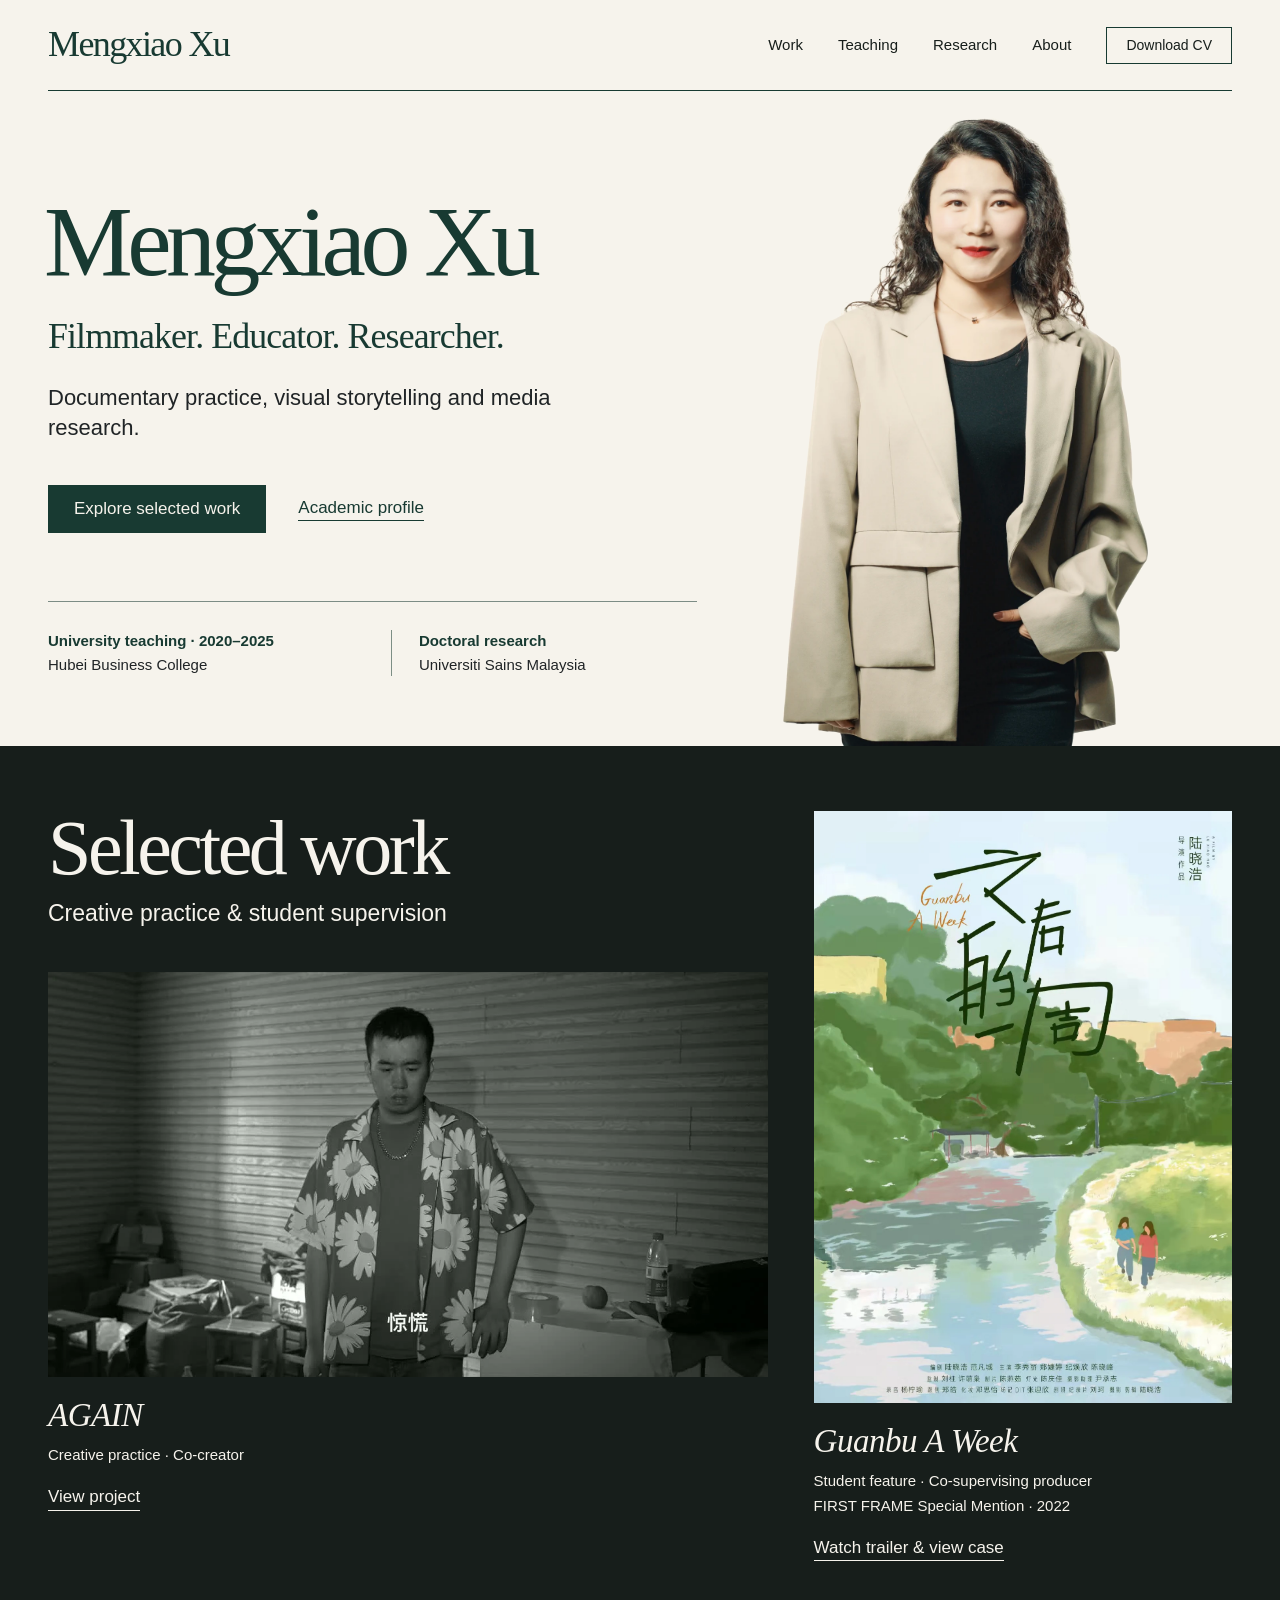
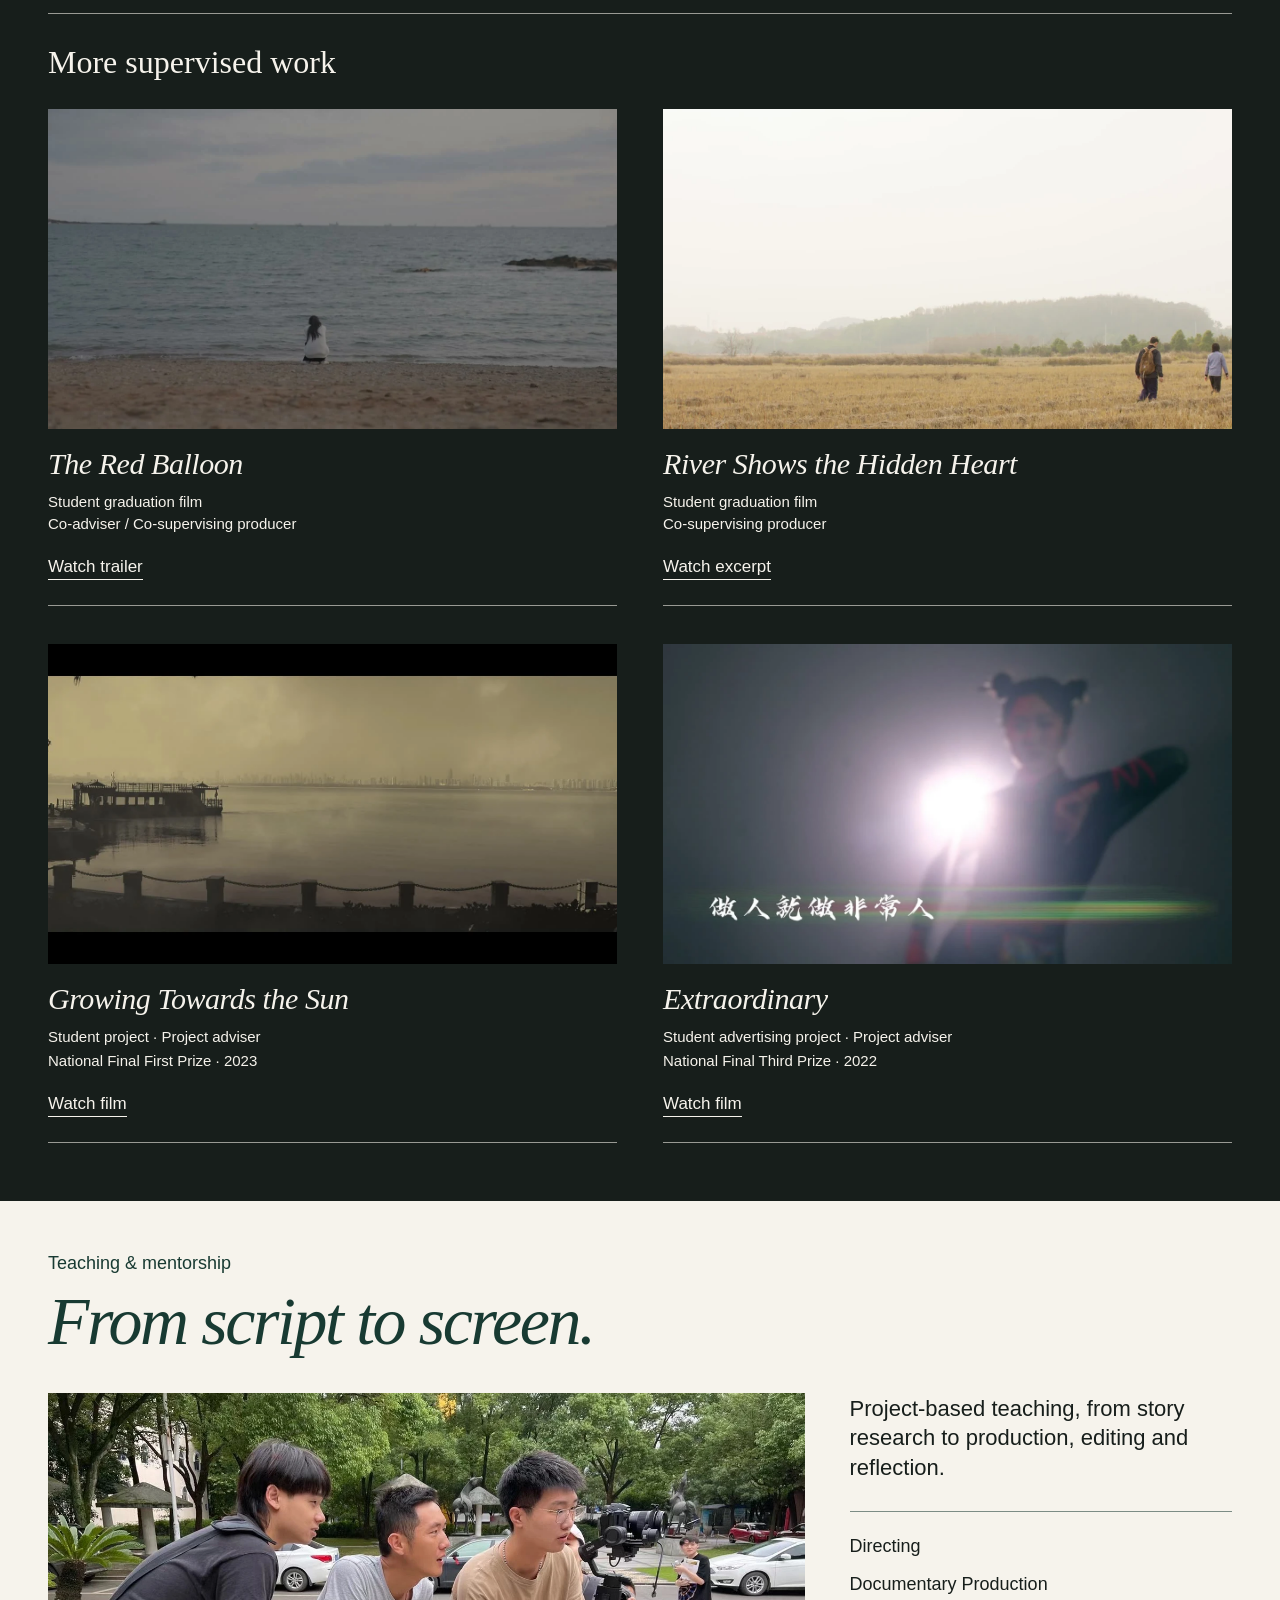
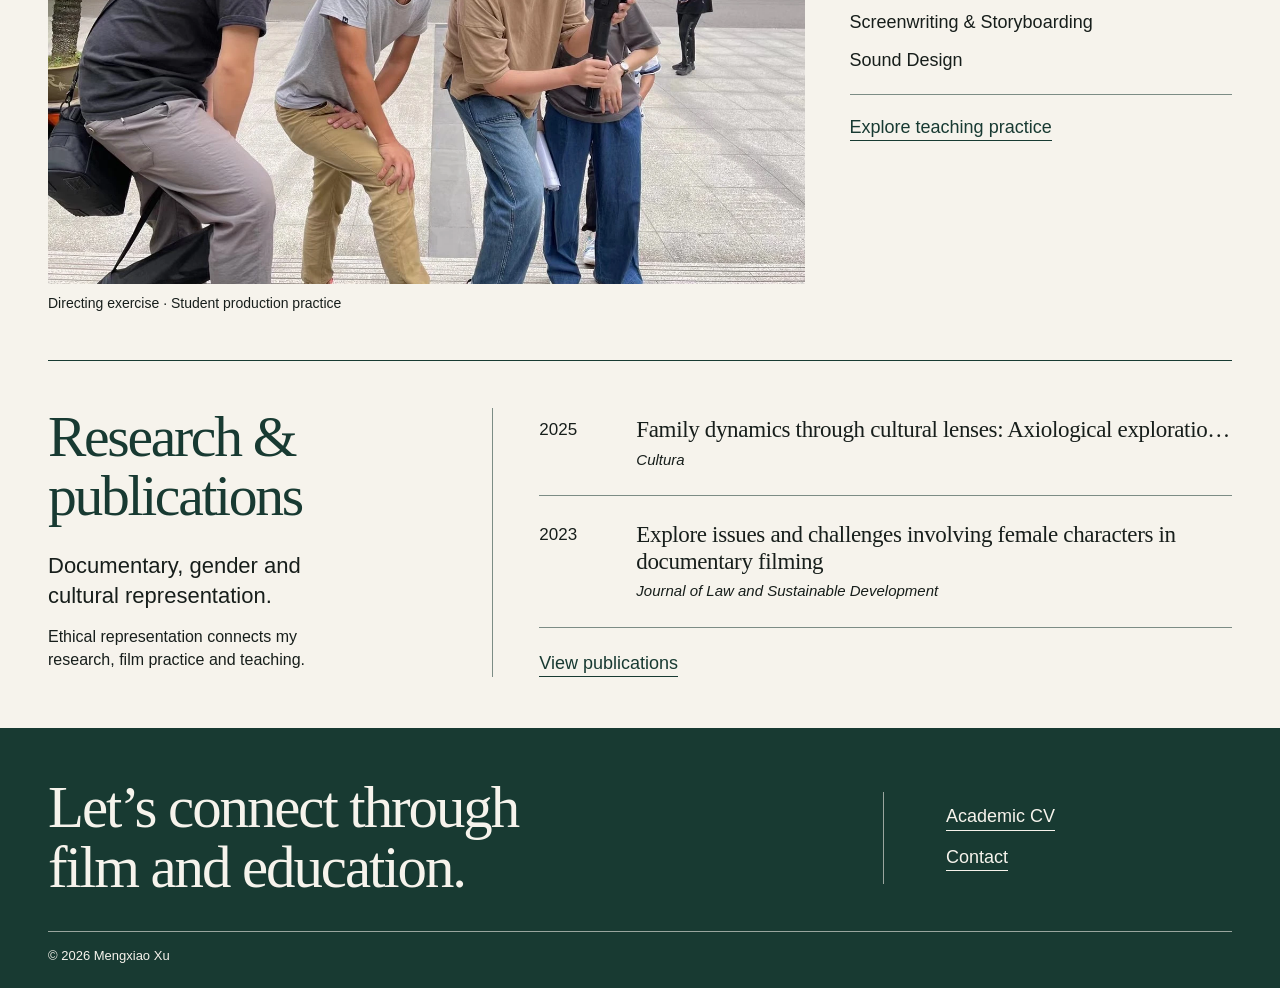
==== commit c11a80a9: "Expand film portfolio and add playable previews Add four supervised projects and local video preview" ====
--- a/index.html
+++ b/index.html
@@ -64,15 +64,54 @@
             </article>
           </div>
           <article class="work-card work-secondary">
-            <button class="image-button feature-poster" type="button" data-dialog="guanbu-dialog" aria-label="View Guanbu A Week supervision case">
+            <button class="image-button feature-poster" type="button" data-dialog="guanbu-dialog" aria-label="Watch Guanbu A Week trailer and view supervision case">
               <img src="guanbu-poster.webp" alt="Original illustrated poster for the student feature Guanbu A Week" loading="lazy" width="1279" height="1810">
             </button>
             <h3>Guanbu A Week</h3>
             <p class="project-role">Student feature · Co-supervising producer</p>
             <p class="project-recognition">FIRST FRAME Special Mention · 2022</p>
-            <button class="text-link" type="button" data-dialog="guanbu-dialog">View supervision case</button>
+            <button class="text-link" type="button" data-dialog="guanbu-dialog">Watch trailer &amp; view case</button>
           </article>
         </div>
+        <section class="more-work shell" aria-labelledby="more-work-title">
+          <h3 id="more-work-title">More supervised work</h3>
+          <div class="more-work-grid">
+            <article class="work-card supervised-card">
+              <button class="image-button film-still" type="button" data-dialog="red-balloon-dialog" aria-label="Watch The Red Balloon trailer">
+                <img src="red-balloon-still.webp" alt="Film still from The Red Balloon" loading="lazy" width="1280" height="720">
+              </button>
+              <h4>The Red Balloon</h4>
+              <p class="project-role">Student graduation film<br>Co-adviser / Co-supervising producer</p>
+              <button class="text-link" type="button" data-dialog="red-balloon-dialog">Watch trailer</button>
+            </article>
+            <article class="work-card supervised-card">
+              <button class="image-button film-still" type="button" data-dialog="river-dialog" aria-label="Watch River Shows the Hidden Heart excerpt">
+                <img src="river-still.webp" alt="Film still from River Shows the Hidden Heart" loading="lazy" width="1280" height="720">
+              </button>
+              <h4>River Shows the Hidden Heart</h4>
+              <p class="project-role">Student graduation film<br>Co-supervising producer</p>
+              <button class="text-link" type="button" data-dialog="river-dialog">Watch excerpt</button>
+            </article>
+            <article class="work-card supervised-card">
+              <button class="image-button film-still" type="button" data-dialog="growing-sun-dialog" aria-label="Watch Growing Towards the Sun film">
+                <img src="growing-sun-still.webp" alt="Film still from Growing Towards the Sun" loading="lazy" width="1280" height="720">
+              </button>
+              <h4>Growing Towards the Sun</h4>
+              <p class="project-role">Student project · Project adviser</p>
+              <p class="project-recognition">National Final First Prize · 2023</p>
+              <button class="text-link" type="button" data-dialog="growing-sun-dialog">Watch film</button>
+            </article>
+            <article class="work-card supervised-card">
+              <button class="image-button film-still" type="button" data-dialog="extraordinary-dialog" aria-label="Watch Extraordinary film">
+                <img src="extraordinary-still.webp" alt="Film still from Extraordinary" loading="lazy" width="1280" height="720">
+              </button>
+              <h4>Extraordinary</h4>
+              <p class="project-role">Student advertising project · Project adviser</p>
+              <p class="project-recognition">National Final Third Prize · 2022</p>
+              <button class="text-link" type="button" data-dialog="extraordinary-dialog">Watch film</button>
+            </article>
+          </div>
+        </section>
       </section>
 
       <section class="teaching-section shell" id="teaching" aria-labelledby="teaching-title">
@@ -100,6 +139,7 @@
         <div class="research-introduction">
           <h2 id="research-title">Research &amp;<br>publications</h2>
           <p>Documentary, gender and cultural representation.</p>
+          <p class="research-context">Ethical representation connects my research, film practice and teaching.</p>
         </div>
         <div class="research-list">
           <article class="publication-row">
@@ -188,6 +228,11 @@
       <div class="modal-content">
         <h2 class="film-title" id="guanbu-title">Guanbu A Week</h2>
         <p class="modal-lead">Student feature · Co-supervising producer</p>
+        <video class="project-video" controls playsinline preload="none" poster="guanbu-poster.webp" aria-label="Guanbu A Week trailer">
+          <source src="guanbu-trailer.mp4" type="video/mp4">
+          Your browser does not support embedded video. <a href="guanbu-trailer.mp4">Open the Guanbu A Week trailer</a>.
+        </video>
+        <p class="video-caption">Trailer · 1 min 52 sec</p>
         <div class="supervision-grid">
           <img class="dialog-poster" src="guanbu-poster.webp" alt="Complete original poster for Guanbu A Week" loading="lazy" width="1279" height="1810">
           <div>
@@ -202,6 +247,94 @@
             </ul>
             <p class="recognition-note">FIRST FRAME Special Mention · 2022<br><span>Recognition of the student film and its team.</span></p>
           </div>
+        </div>
+      </div>
+    </dialog>
+
+    <dialog class="modal modal-wide" id="red-balloon-dialog" aria-labelledby="red-balloon-title">
+      <div class="modal-header">
+        <p class="section-label">Student production &amp; supervision</p>
+        <button class="close-button" type="button" data-close autofocus>Close <span aria-hidden="true">×</span></button>
+      </div>
+      <div class="modal-content">
+        <h2 class="film-title" id="red-balloon-title">The Red Balloon</h2>
+        <p class="modal-lead">Student graduation film · Co-adviser / Co-supervising producer</p>
+        <video class="project-video" controls playsinline preload="none" poster="red-balloon-still.webp" aria-label="The Red Balloon trailer">
+          <source src="red-balloon-trailer.mp4" type="video/mp4">
+          Your browser does not support embedded video. <a href="red-balloon-trailer.mp4">Open The Red Balloon trailer</a>.
+        </video>
+        <p class="video-caption">Trailer</p>
+        <div class="project-credit">
+          <h3>Supervision credit</h3>
+          <p>Mengxiao Xu — co-adviser and co-supervising producer of the student graduation film <em>The Red Balloon</em> (《小半》).</p>
+        </div>
+      </div>
+    </dialog>
+
+    <dialog class="modal modal-wide" id="river-dialog" aria-labelledby="river-title">
+      <div class="modal-header">
+        <p class="section-label">Student production &amp; supervision</p>
+        <button class="close-button" type="button" data-close autofocus>Close <span aria-hidden="true">×</span></button>
+      </div>
+      <div class="modal-content">
+        <h2 class="film-title" id="river-title">River Shows the Hidden Heart</h2>
+        <p class="modal-lead">Student graduation film · Co-supervising producer</p>
+        <video class="project-video" controls playsinline preload="none" poster="river-still.webp" aria-label="River Shows the Hidden Heart selected excerpt">
+          <source src="river-excerpt.mp4" type="video/mp4">
+          Your browser does not support embedded video. <a href="river-excerpt.mp4">Open the River Shows the Hidden Heart excerpt</a>.
+        </video>
+        <p class="video-caption">Selected excerpt · 90 sec</p>
+        <div class="project-credit">
+          <h3>Supervision credit</h3>
+          <p>Mengxiao Xu — co-supervising producer of the student graduation film <em>River Shows the Hidden Heart</em> (《绰绰水影》).</p>
+        </div>
+      </div>
+    </dialog>
+
+    <dialog class="modal modal-wide" id="growing-sun-dialog" aria-labelledby="growing-sun-title">
+      <div class="modal-header">
+        <p class="section-label">Student project &amp; supervision</p>
+        <button class="close-button" type="button" data-close autofocus>Close <span aria-hidden="true">×</span></button>
+      </div>
+      <div class="modal-content">
+        <h2 class="film-title" id="growing-sun-title">Growing Towards the Sun</h2>
+        <p class="modal-lead">Student project · Project adviser</p>
+        <video class="project-video" controls playsinline preload="none" poster="growing-sun-still.webp" aria-label="Growing Towards the Sun student film">
+          <source src="growing-sun.mp4" type="video/mp4">
+          Your browser does not support embedded video. <a href="growing-sun.mp4">Open the Growing Towards the Sun film</a>.
+        </video>
+        <p class="video-caption">Student film</p>
+        <div class="project-credit">
+          <h3>Supervision credit</h3>
+          <p>Mengxiao Xu — project adviser for <em>Growing Towards the Sun</em> (《向阳生长》).</p>
+        </div>
+        <div class="project-credit">
+          <h3>Recognition</h3>
+          <p>First Prize, National Final<br>Milan Design Week China Design Exhibition · 2023</p>
+        </div>
+      </div>
+    </dialog>
+
+    <dialog class="modal modal-wide" id="extraordinary-dialog" aria-labelledby="extraordinary-title">
+      <div class="modal-header">
+        <p class="section-label">Student project &amp; supervision</p>
+        <button class="close-button" type="button" data-close autofocus>Close <span aria-hidden="true">×</span></button>
+      </div>
+      <div class="modal-content">
+        <h2 class="film-title" id="extraordinary-title">Extraordinary</h2>
+        <p class="modal-lead">Student advertising project · Project adviser</p>
+        <video class="project-video" controls playsinline preload="none" poster="extraordinary-still.webp" aria-label="Extraordinary student advertising film">
+          <source src="extraordinary.mp4" type="video/mp4">
+          Your browser does not support embedded video. <a href="extraordinary.mp4">Open the Extraordinary film</a>.
+        </video>
+        <p class="video-caption">Student advertising film</p>
+        <div class="project-credit">
+          <h3>Supervision credit</h3>
+          <p>Mengxiao Xu — project adviser for <em>Extraordinary</em> (《非常人》).</p>
+        </div>
+        <div class="project-credit">
+          <h3>Recognition</h3>
+          <p>Third Prize, National Final<br>14th National Advertising Art Design Competition for College Students · 2022</p>
         </div>
       </div>
     </dialog>
--- a/styles.css
+++ b/styles.css
@@ -75,6 +75,11 @@
 .project-role { margin-top: 9px; }
 .project-recognition { margin-top: 2px; }
 .work-card > .text-link { margin-top: 20px; }
+.more-work { margin-top: 52px; padding-top: 30px; border-top: 1px solid var(--light-line); }
+.more-work > h3 { margin-bottom: 28px; font-family: var(--serif); font-size: 32px; line-height: 1.15; }
+.more-work-grid { display: grid; grid-template-columns: repeat(2, minmax(0, 1fr)); gap: 38px 46px; }
+.supervised-card { padding-bottom: 25px; border-bottom: 1px solid var(--light-line); }
+.supervised-card h4 { margin: 18px 0 0; font-family: var(--serif); font-size: 30px; font-style: italic; font-weight: 400; line-height: 1.15; letter-spacing: -.015em; }
 
 .teaching-section { padding-top: 51px; }
 .section-label { font-size: 18px; line-height: 1.3; font-weight: 400; color: var(--green); }
@@ -92,6 +97,7 @@
 .research-introduction { padding-right: 36px; border-right: 1px solid var(--line); }
 .research-introduction h2 { color: var(--green); font-size: clamp(45px, 4.5vw, 63px); line-height: 1.02; letter-spacing: -.04em; }
 .research-introduction > p { max-width: 315px; margin-top: 25px; font-size: 22px; line-height: 1.35; }
+.research-introduction > .research-context { margin-top: 15px; font-size: 16px; line-height: 1.45; }
 .research-list { min-width: 0; }
 .publication-row { display: grid; grid-template-columns: 75px minmax(0, 1fr); gap: 22px; padding: 8px 0 26px; border-bottom: 1px solid var(--line); }
 .publication-row + .publication-row { padding-top: 25px; }
@@ -133,7 +139,8 @@
 .education-list dd strong { font-weight: 500; }
 .education-list dd span { display: block; }
 .status-note { margin-top: 5px; font-size: 14px; color: var(--muted); }
-.project-video { display: block; width: 100%; aspect-ratio: 16 / 9; margin-top: 28px; background: #111; }
+.project-video { display: block; width: 100%; height: auto; aspect-ratio: 16 / 9; object-fit: contain; margin-top: 28px; background: #111; }
+.modal-content > .video-caption { margin-top: 10px; color: var(--muted); font-size: 14px; }
 .project-credit { border-top: 1px solid var(--line); padding-top: 18px; margin-top: 25px; }
 .project-credit h3 { margin-top: 0; }
 .supervision-grid { display: grid; grid-template-columns: .8fr 1.2fr; align-items: start; gap: 34px; margin-top: 28px; }
@@ -228,6 +235,8 @@
   .work-card h3 { font-size: 26px; margin-top: 16px; }
   .work-card > .text-link { font-size: 15px; margin-top: 17px; }
   .project-role, .project-recognition { font-size: 12px; }
+  .more-work-grid { gap: 30px 25px; }
+  .supervised-card h4 { font-size: 26px; }
   .teaching-section { padding-top: 39px; }
   .section-label { font-size: 16px; }
   .teaching-section > h2 { font-size: 7.3vw; margin-bottom: 27px; }
@@ -277,6 +286,10 @@
   .project-role, .project-recognition { font-size: 14px; }
   .work-card > .text-link { font-size: 16px; }
   .work-secondary { width: min(100%, 330px); }
+  .more-work { margin-top: 38px; padding-top: 25px; }
+  .more-work > h3 { margin-bottom: 25px; font-size: 28px; }
+  .more-work-grid { grid-template-columns: 1fr; gap: 30px; }
+  .supervised-card h4 { font-size: 29px; }
   .teaching-section { padding-top: 34px; }
   .teaching-section > h2 { margin-top: 12px; margin-bottom: 26px; font-size: 10.1vw; }
   .teaching-grid { grid-template-columns: 1fr; gap: 27px; }
@@ -289,6 +302,7 @@
   .research-introduction { border: 0; padding-right: 0; }
   .research-introduction h2 { font-size: 46px; }
   .research-introduction > p { font-size: 19px; max-width: 315px; margin-top: 19px; }
+  .research-introduction > .research-context { margin-top: 13px; font-size: 16px; }
   .publication-row { grid-template-columns: 45px minmax(0, 1fr); gap: 15px; padding-bottom: 23px; }
   .publication-row + .publication-row { padding-top: 23px; }
   .publication-row h3 { font-size: 21px; }
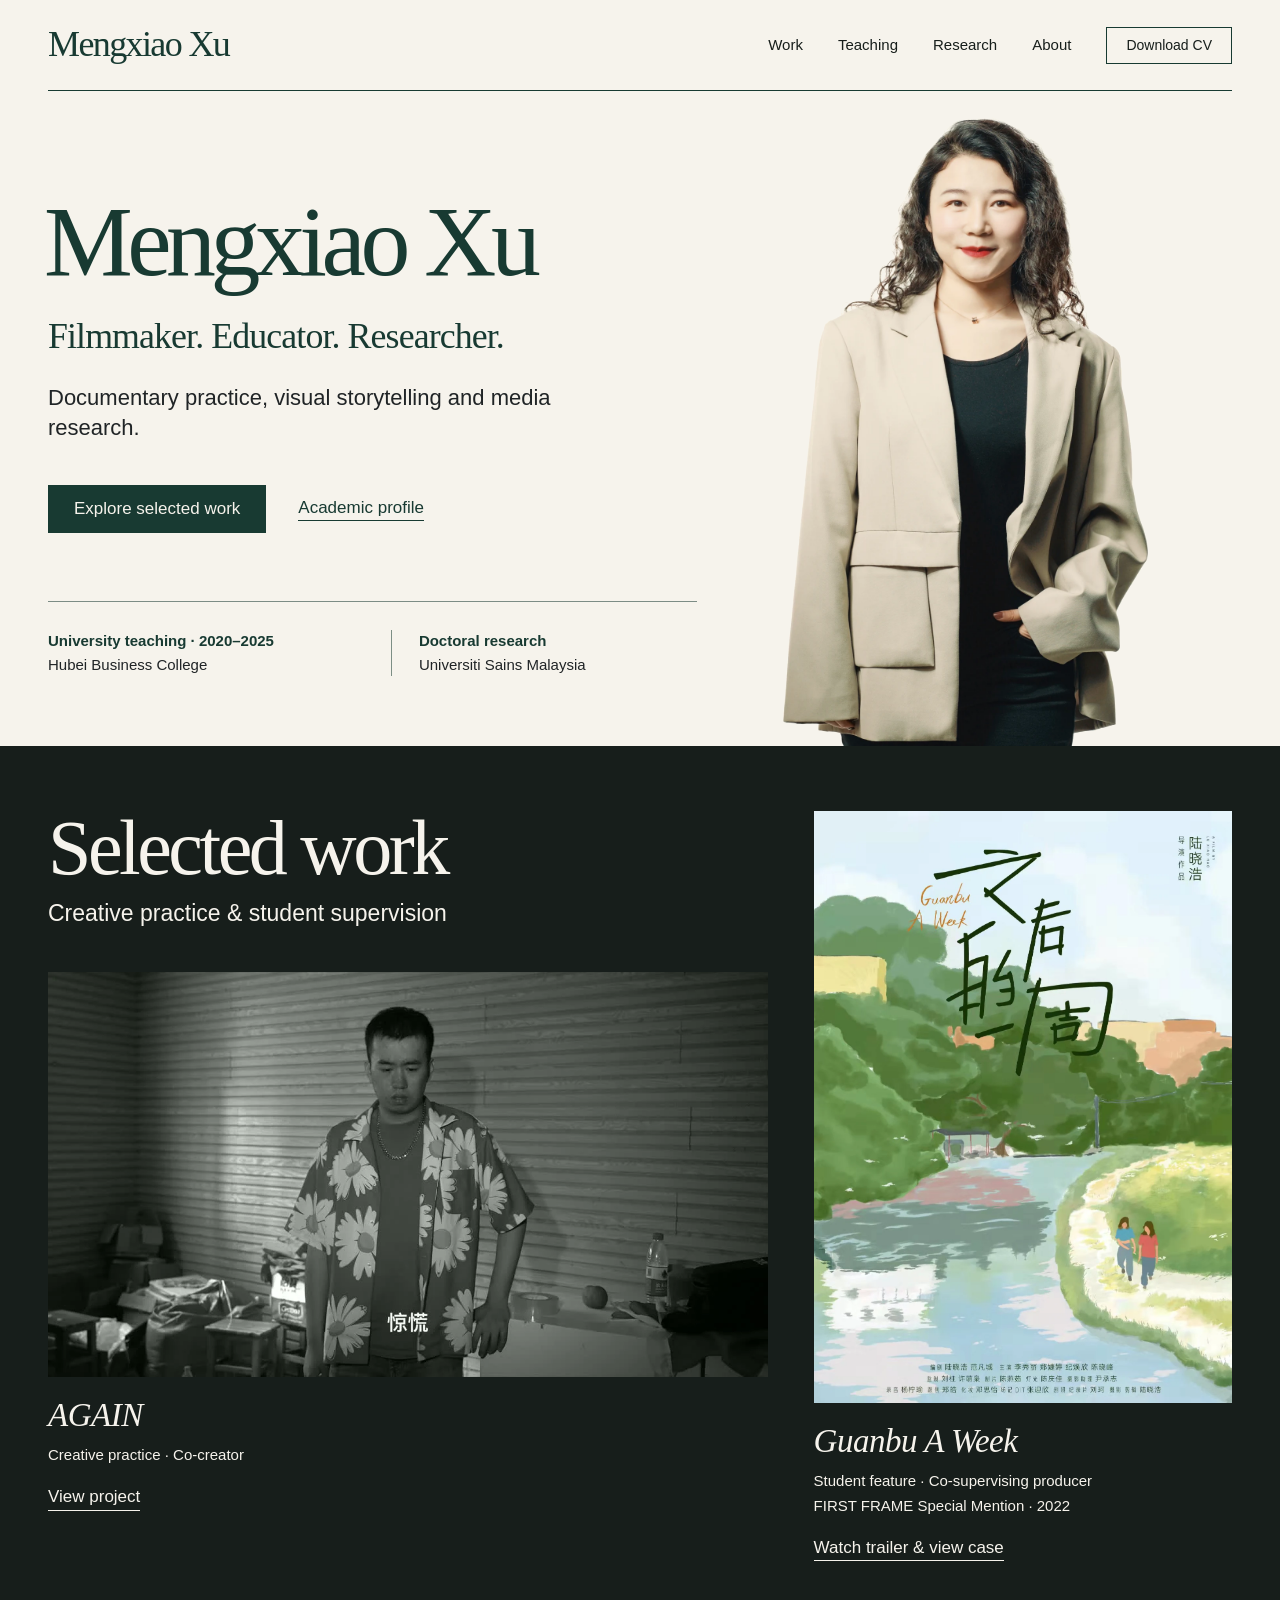
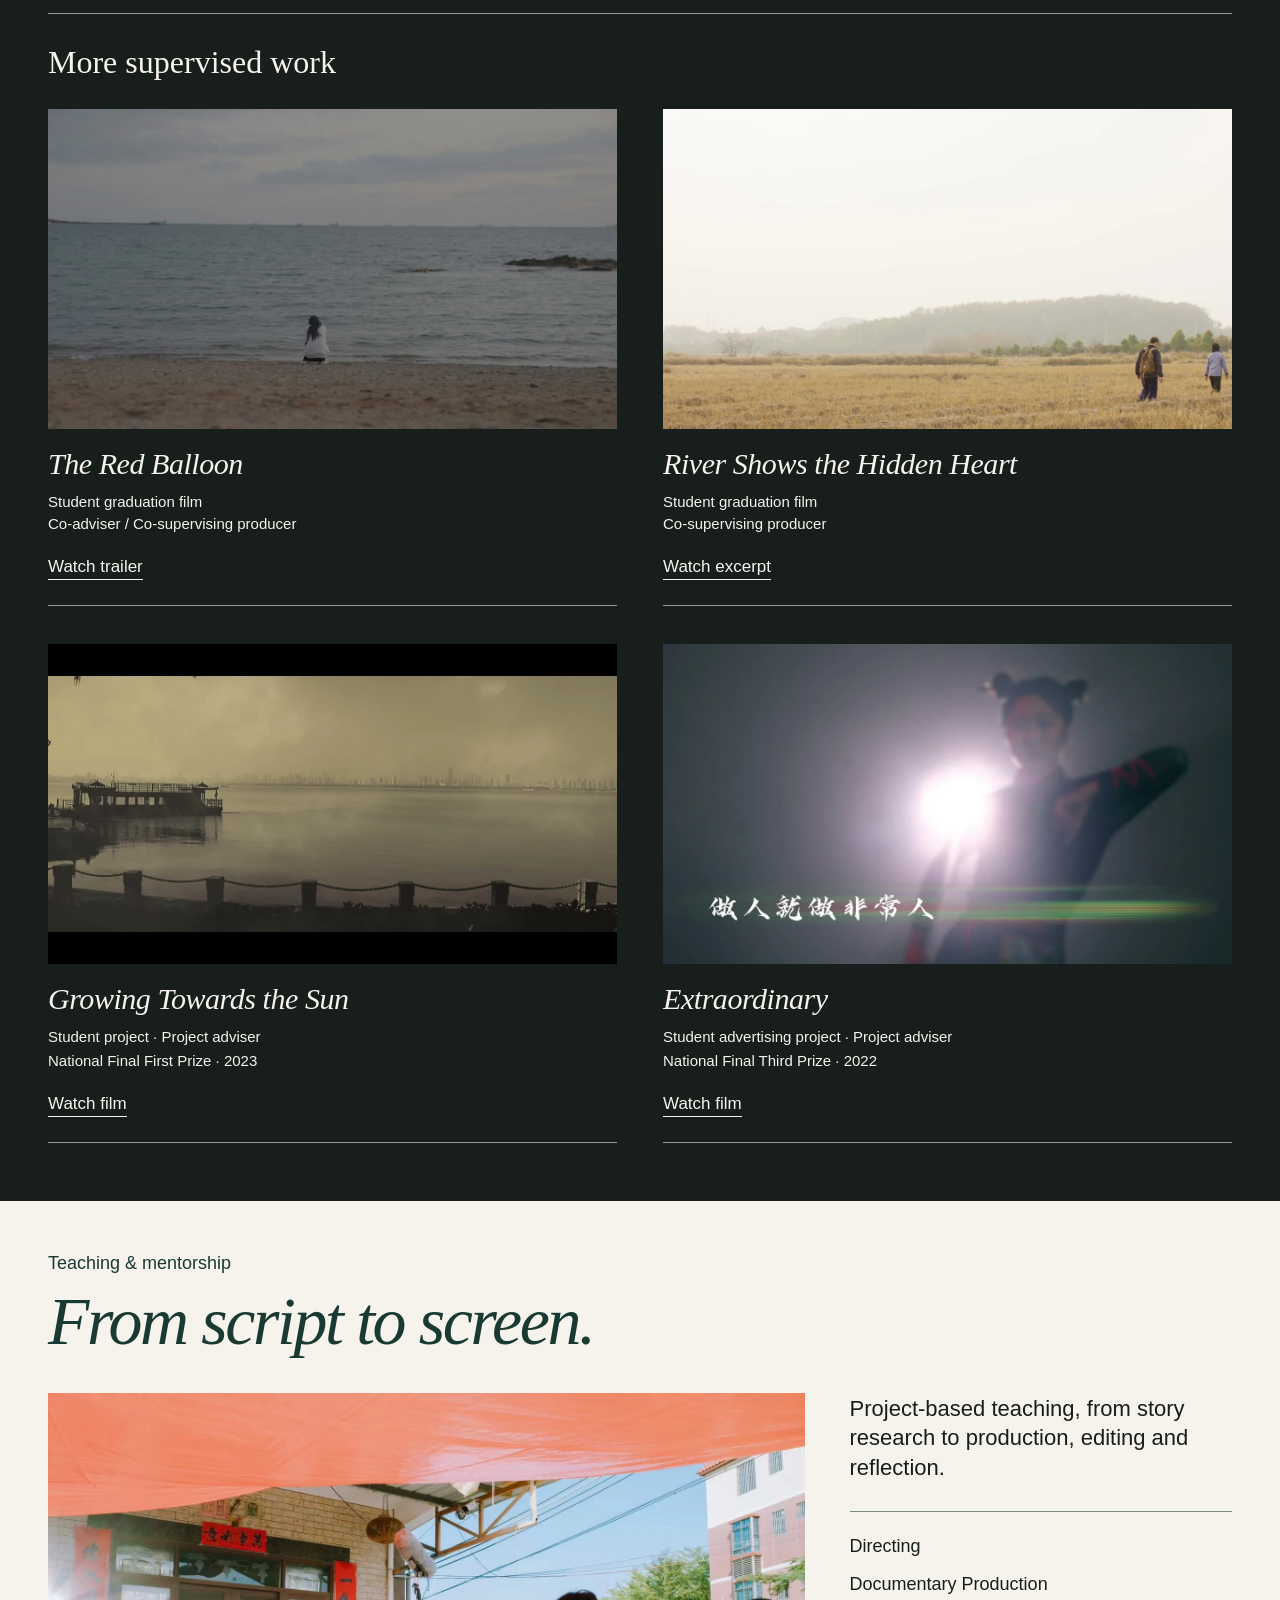
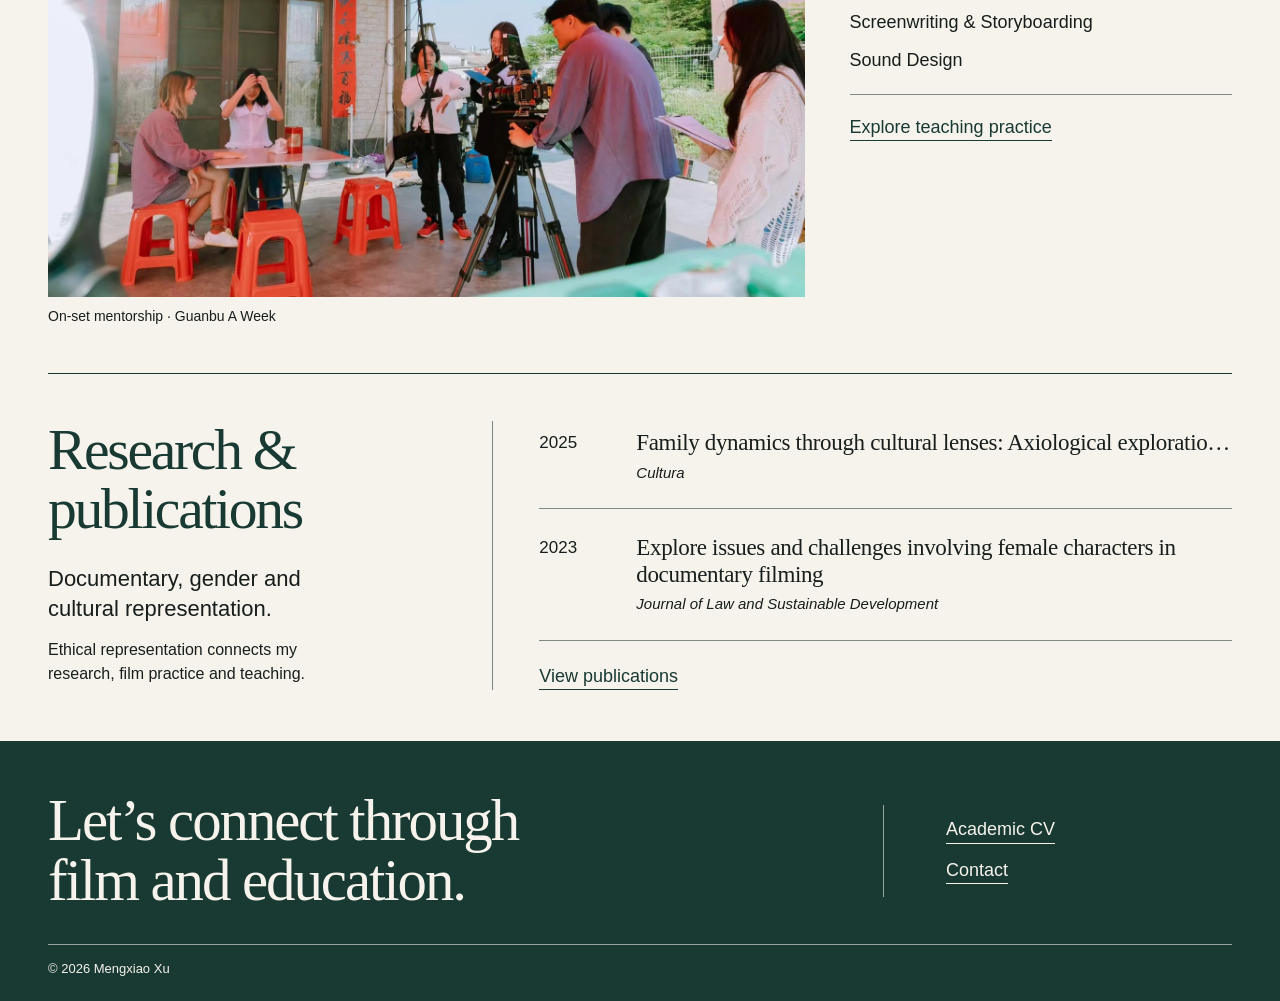
==== commit 1b81b6ce: "Replace teaching photo with on-set mentorship Use the original Guanbu A Week filming guidance photo " ====
--- a/index.html
+++ b/index.html
@@ -119,8 +119,8 @@
         <h2 id="teaching-title">From script to screen.</h2>
         <div class="teaching-grid">
           <figure class="teaching-figure">
-            <img src="teaching-directing.webp" alt="Students working with a camera during an outdoor directing exercise" loading="lazy" width="1420" height="1080">
-            <figcaption>Directing exercise · Student production practice</figcaption>
+            <img src="teaching-supervision.webp" alt="On-set guidance during the student production of Guanbu A Week" loading="lazy" width="1620" height="1080">
+            <figcaption>On-set mentorship · Guanbu A Week</figcaption>
           </figure>
           <div class="teaching-copy">
             <p class="teaching-intro">Project-based teaching, from story research to production, editing and reflection.</p>
--- a/styles.css
+++ b/styles.css
@@ -85,7 +85,7 @@
 .section-label { font-size: 18px; line-height: 1.3; font-weight: 400; color: var(--green); }
 .teaching-section > h2 { margin-top: 11px; margin-bottom: 35px; font-style: italic; color: var(--green); font-size: clamp(52px, 5.3vw, 74px); line-height: 1.05; letter-spacing: -.035em; }
 .teaching-grid { display: grid; grid-template-columns: 1.82fr .92fr; gap: 45px; }
-.teaching-figure img { width: 100%; height: auto; aspect-ratio: 1.54; object-fit: cover; object-position: center; }
+.teaching-figure img { width: 100%; height: auto; }
 figcaption { margin-top: 10px; font-size: 14px; line-height: 1.4; }
 .teaching-copy { display: flex; flex-direction: column; align-items: flex-start; padding-top: 1px; }
 .teaching-intro { font-size: 22px; line-height: 1.35; }
@@ -241,7 +241,6 @@
   .section-label { font-size: 16px; }
   .teaching-section > h2 { font-size: 7.3vw; margin-bottom: 27px; }
   .teaching-grid { grid-template-columns: 1.45fr 1fr; gap: 26px; }
-  .teaching-figure img { aspect-ratio: .95; }
   figcaption { font-size: 12px; }
   .teaching-intro { font-size: 17px; }
   .course-list { font-size: 14px; margin-block: 18px; }
@@ -293,7 +292,6 @@
   .teaching-section { padding-top: 34px; }
   .teaching-section > h2 { margin-top: 12px; margin-bottom: 26px; font-size: 10.1vw; }
   .teaching-grid { grid-template-columns: 1fr; gap: 27px; }
-  .teaching-figure img { aspect-ratio: 1.25; }
   .teaching-intro { font-size: 20px; }
   .course-list { font-size: 17px; margin-block: 22px; padding-block: 13px; }
   .course-list li { padding-block: 6px; }
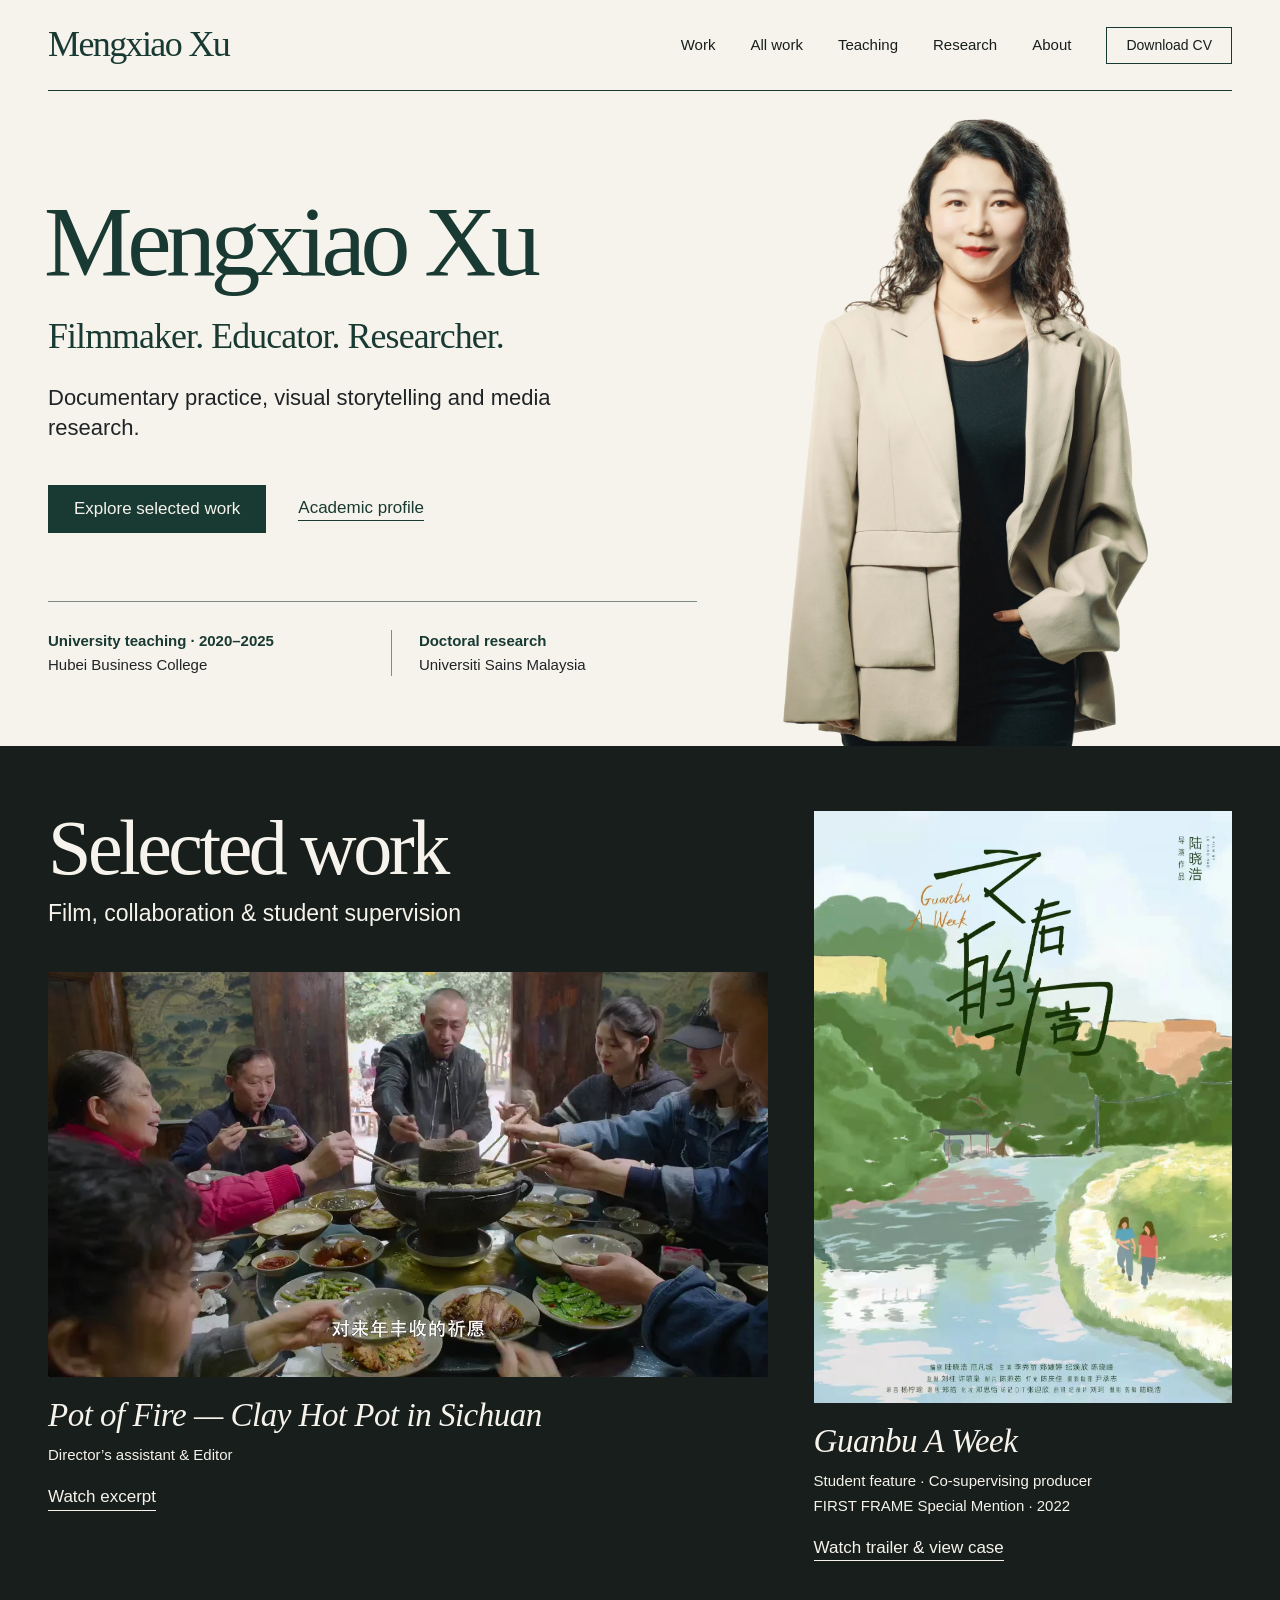
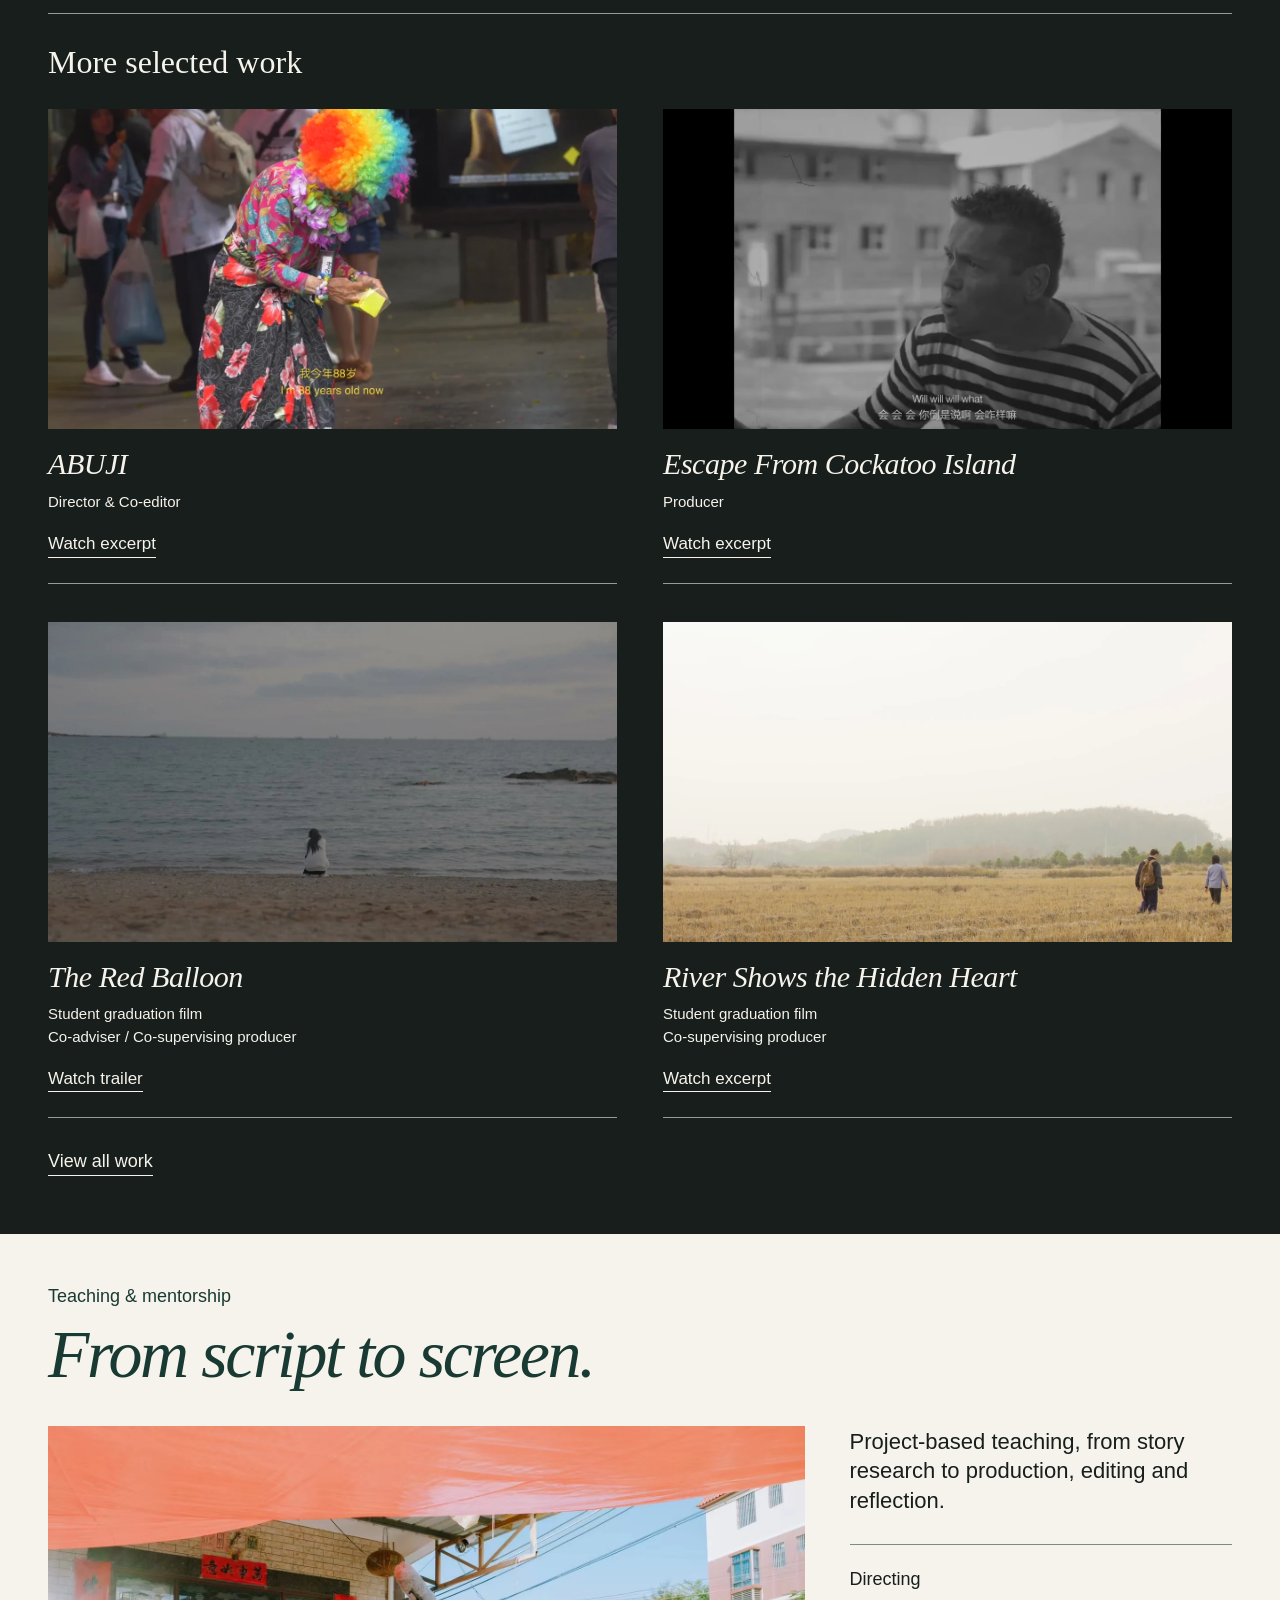
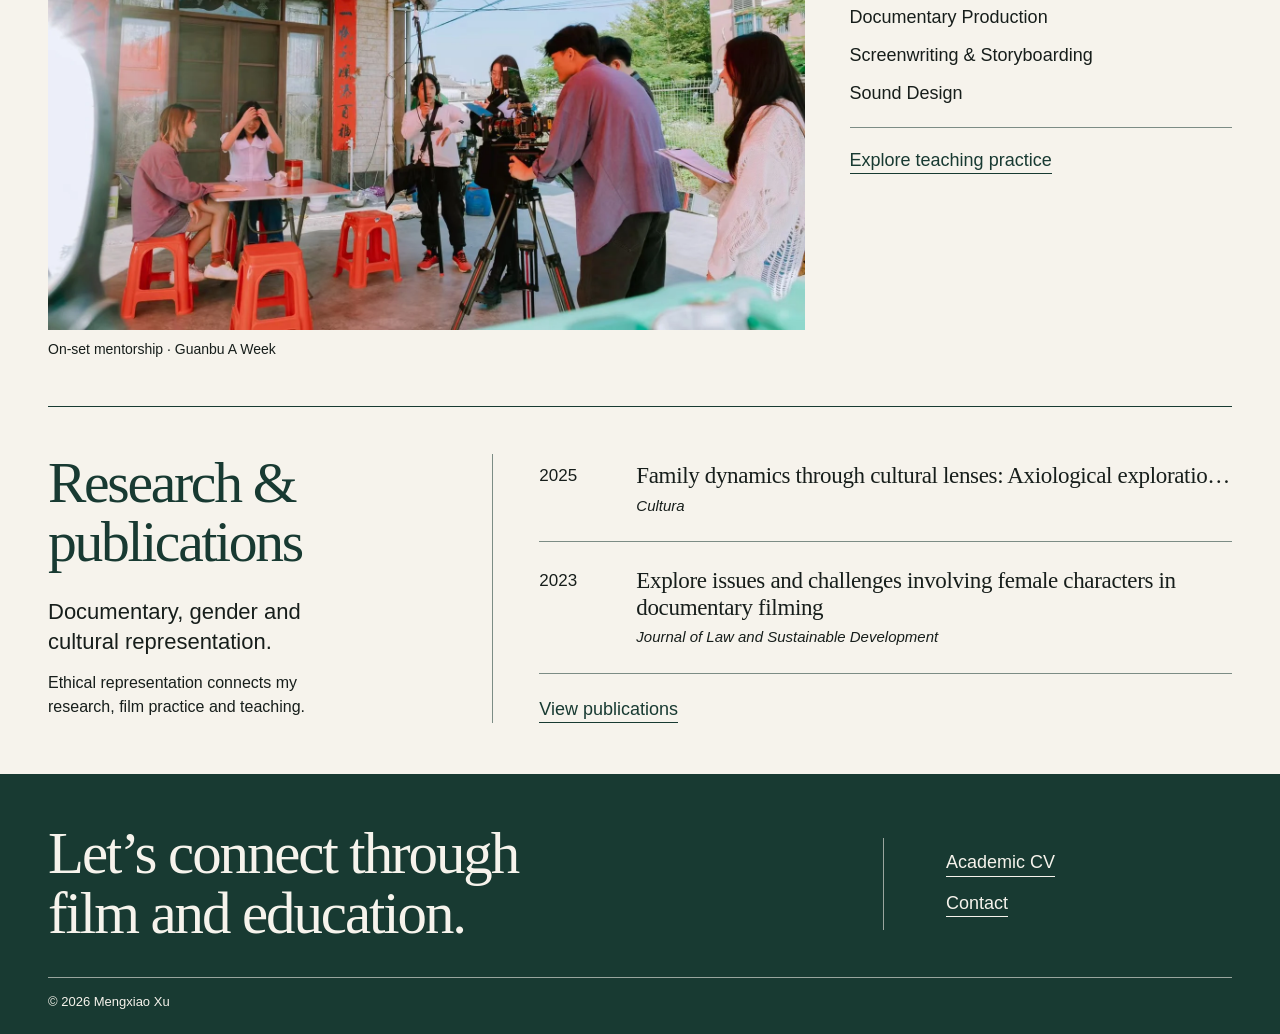
==== commit d066db69: "Feature Pot of Fire and expand the complete work catalog" ====
--- a/index.html
+++ b/index.html
@@ -17,6 +17,7 @@
       <nav aria-label="Main navigation">
         <ul class="nav-list">
           <li><a href="#work">Work</a></li>
+          <li><a href="works.html">All work</a></li>
           <li><a href="#teaching">Teaching</a></li>
           <li><a href="#research">Research</a></li>
           <li><button class="nav-link" type="button" data-dialog="profile-dialog">About</button></li>
@@ -52,15 +53,15 @@
           <div class="work-primary">
             <div class="work-heading">
               <h2 id="work-title">Selected work</h2>
-              <p>Creative practice &amp; student supervision</p>
+              <p>Film, collaboration &amp; student supervision</p>
             </div>
             <article class="work-card">
-              <button class="image-button film-still" type="button" data-dialog="again-dialog" aria-label="View AGAIN project and film">
-                <img src="again-poster.webp" alt="Black-and-white still from AGAIN" loading="lazy" width="1280" height="720">
-              </button>
-              <h3>AGAIN</h3>
-              <p class="project-role">Creative practice · Co-creator</p>
-              <button class="text-link" type="button" data-dialog="again-dialog">View project</button>
+              <button class="image-button film-still" type="button" data-dialog="hotpot-sichuan-dialog" aria-label="Watch excerpt: Pot of Fire — Clay Hot Pot in Sichuan">
+                <img src="hotpot-sichuan-still.webp" alt="Still from Pot of Fire — Clay Hot Pot in Sichuan" loading="lazy" width="1280" height="720">
+              </button>
+              <h3>Pot of Fire — Clay Hot Pot in Sichuan</h3>
+              <p class="project-role">Director’s assistant &amp; Editor</p>
+              <button class="text-link" type="button" data-dialog="hotpot-sichuan-dialog">Watch excerpt</button>
             </article>
           </div>
           <article class="work-card work-secondary">
@@ -74,8 +75,24 @@
           </article>
         </div>
         <section class="more-work shell" aria-labelledby="more-work-title">
-          <h3 id="more-work-title">More supervised work</h3>
+          <h3 id="more-work-title">More selected work</h3>
           <div class="more-work-grid">
+            <article class="work-card supervised-card">
+              <button class="image-button film-still" type="button" data-dialog="abuji-dialog" aria-label="Watch excerpt: ABUJI">
+                <img src="abuji-still.webp" alt="Still from ABUJI" loading="lazy" width="1280" height="720">
+              </button>
+              <h4>ABUJI</h4>
+              <p class="project-role">Director &amp; Co-editor</p>
+              <button class="text-link" type="button" data-dialog="abuji-dialog">Watch excerpt</button>
+            </article>
+            <article class="work-card supervised-card">
+              <button class="image-button film-still" type="button" data-dialog="escape-dialog" aria-label="Watch excerpt: Escape From Cockatoo Island">
+                <img src="escape-still.webp" alt="Still from Escape From Cockatoo Island" loading="lazy" width="1280" height="720">
+              </button>
+              <h4>Escape From Cockatoo Island</h4>
+              <p class="project-role">Producer</p>
+              <button class="text-link" type="button" data-dialog="escape-dialog">Watch excerpt</button>
+            </article>
             <article class="work-card supervised-card">
               <button class="image-button film-still" type="button" data-dialog="red-balloon-dialog" aria-label="Watch The Red Balloon trailer">
                 <img src="red-balloon-still.webp" alt="Film still from The Red Balloon" loading="lazy" width="1280" height="720">
@@ -92,25 +109,8 @@
               <p class="project-role">Student graduation film<br>Co-supervising producer</p>
               <button class="text-link" type="button" data-dialog="river-dialog">Watch excerpt</button>
             </article>
-            <article class="work-card supervised-card">
-              <button class="image-button film-still" type="button" data-dialog="growing-sun-dialog" aria-label="Watch Growing Towards the Sun film">
-                <img src="growing-sun-still.webp" alt="Film still from Growing Towards the Sun" loading="lazy" width="1280" height="720">
-              </button>
-              <h4>Growing Towards the Sun</h4>
-              <p class="project-role">Student project · Project adviser</p>
-              <p class="project-recognition">National Final First Prize · 2023</p>
-              <button class="text-link" type="button" data-dialog="growing-sun-dialog">Watch film</button>
-            </article>
-            <article class="work-card supervised-card">
-              <button class="image-button film-still" type="button" data-dialog="extraordinary-dialog" aria-label="Watch Extraordinary film">
-                <img src="extraordinary-still.webp" alt="Film still from Extraordinary" loading="lazy" width="1280" height="720">
-              </button>
-              <h4>Extraordinary</h4>
-              <p class="project-role">Student advertising project · Project adviser</p>
-              <p class="project-recognition">National Final Third Prize · 2022</p>
-              <button class="text-link" type="button" data-dialog="extraordinary-dialog">Watch film</button>
-            </article>
-          </div>
+          </div>
+          <a class="text-link all-work-link" href="works.html">View all work</a>
         </section>
       </section>
 
@@ -196,27 +196,65 @@
       </div>
     </dialog>
 
-    <dialog class="modal modal-wide" id="again-dialog" aria-labelledby="again-title">
-      <div class="modal-header">
-        <p class="section-label">Creative practice</p>
-        <button class="close-button" type="button" data-close autofocus>Close <span aria-hidden="true">×</span></button>
-      </div>
-      <div class="modal-content">
-        <h2 class="film-title" id="again-title">AGAIN</h2>
-        <p class="modal-lead">Mengxiao Xu · Co-creator</p>
-        <video class="project-video" controls playsinline preload="none" poster="again-poster.webp" aria-label="AGAIN, a collaborative film">
-          <source src="again-720p.mp4" type="video/mp4">
-          Your browser does not support embedded video. <a href="again-720p.mp4">Open the AGAIN film</a>.
-        </video>
-        <p>A collaborative moving-image work, presented here as part of my creative practice.</p>
+    <dialog class="modal modal-wide" id="abuji-dialog" aria-labelledby="abuji-title">
+      <div class="modal-header">
+        <p class="section-label">Film &amp; moving image</p>
+        <button class="close-button" type="button" data-close autofocus>Close <span aria-hidden="true">×</span></button>
+      </div>
+      <div class="modal-content">
+        <h2 class="film-title" id="abuji-title">ABUJI</h2>
+        <p class="modal-lead">Director &amp; Co-editor</p>
+        <video class="project-video" controls playsinline preload="none" poster="abuji-still.webp" aria-label="ABUJI selected excerpt">
+          <source src="abuji-excerpt.mp4" type="video/mp4">
+          Your browser does not support embedded video. <a href="abuji-excerpt.mp4">Open ABUJI selected excerpt</a>.
+        </video>
+        <p class="video-caption">Selected excerpt</p>
         <div class="project-credit">
           <h3>Credit</h3>
-          <p>Mengxiao Xu — co-creator of the collaborative video work <em>AGAIN</em>.</p>
-        </div>
-        <div class="project-credit">
-          <h3>Recognition</h3>
-          <p>Second Prize, National Final, Faculty Category<br>Milan Design Week China Design Exhibition · 2023</p>
-        </div>
+          <p>Mengxiao Xu — director and co-editor with Zheng Li. Additional credits: graphics and sound.</p>
+        </div>
+      </div>
+    </dialog>
+
+    <dialog class="modal modal-wide" id="escape-dialog" aria-labelledby="escape-title">
+      <div class="modal-header">
+        <p class="section-label">Film &amp; moving image</p>
+        <button class="close-button" type="button" data-close autofocus>Close <span aria-hidden="true">×</span></button>
+      </div>
+      <div class="modal-content">
+        <h2 class="film-title" id="escape-title">Escape From Cockatoo Island</h2>
+        <p class="modal-lead">Producer</p>
+        <video class="project-video" controls playsinline preload="none" poster="escape-still.webp" aria-label="Escape From Cockatoo Island selected excerpt">
+          <source src="escape-excerpt.mp4" type="video/mp4">
+          Your browser does not support embedded video. <a href="escape-excerpt.mp4">Open Escape From Cockatoo Island selected excerpt</a>.
+        </video>
+        <p class="video-caption">Selected excerpt</p>
+        <div class="project-credit">
+          <h3>Credit</h3>
+          <p>Mengxiao Xu — Producer.</p>
+        </div>
+      </div>
+    </dialog>
+
+    <dialog class="modal modal-wide" id="hotpot-sichuan-dialog" aria-labelledby="hotpot-sichuan-title">
+      <div class="modal-header">
+        <p class="section-label">Factual work</p>
+        <button class="close-button" type="button" data-close autofocus>Close <span aria-hidden="true">×</span></button>
+      </div>
+      <div class="modal-content">
+        <h2 class="film-title" id="hotpot-sichuan-title">Pot of Fire — Clay Hot Pot in Sichuan</h2>
+        <p class="modal-lead">Director’s assistant &amp; Editor</p>
+        <video class="project-video" controls playsinline preload="none" poster="hotpot-sichuan-still.webp" aria-label="Pot of Fire — Clay Hot Pot in Sichuan selected excerpt">
+          <source src="hotpot-sichuan-excerpt.mp4" type="video/mp4">
+          Your browser does not support embedded video. <a href="hotpot-sichuan-excerpt.mp4">Open Pot of Fire — Clay Hot Pot in Sichuan selected excerpt</a>.
+        </video>
+        <p class="video-caption">Selected excerpt</p>
+        <p class="title-note">Gaoxian, Sichuan.</p>
+        <div class="project-credit">
+          <h3>Credit</h3>
+          <p>Mengxiao Xu — Director’s assistant &amp; Editor.</p>
+        </div>
+        <p><a class="text-link" href="https://wetv.vip/en/play/9w0o6sdl7dj69s8" target="_blank" rel="noopener noreferrer">Pot of Fire · Official series page</a></p>
       </div>
     </dialog>
 
@@ -287,54 +325,6 @@
         <div class="project-credit">
           <h3>Supervision credit</h3>
           <p>Mengxiao Xu — co-supervising producer of the student graduation film <em>River Shows the Hidden Heart</em> (《绰绰水影》).</p>
-        </div>
-      </div>
-    </dialog>
-
-    <dialog class="modal modal-wide" id="growing-sun-dialog" aria-labelledby="growing-sun-title">
-      <div class="modal-header">
-        <p class="section-label">Student project &amp; supervision</p>
-        <button class="close-button" type="button" data-close autofocus>Close <span aria-hidden="true">×</span></button>
-      </div>
-      <div class="modal-content">
-        <h2 class="film-title" id="growing-sun-title">Growing Towards the Sun</h2>
-        <p class="modal-lead">Student project · Project adviser</p>
-        <video class="project-video" controls playsinline preload="none" poster="growing-sun-still.webp" aria-label="Growing Towards the Sun student film">
-          <source src="growing-sun.mp4" type="video/mp4">
-          Your browser does not support embedded video. <a href="growing-sun.mp4">Open the Growing Towards the Sun film</a>.
-        </video>
-        <p class="video-caption">Student film</p>
-        <div class="project-credit">
-          <h3>Supervision credit</h3>
-          <p>Mengxiao Xu — project adviser for <em>Growing Towards the Sun</em> (《向阳生长》).</p>
-        </div>
-        <div class="project-credit">
-          <h3>Recognition</h3>
-          <p>First Prize, National Final<br>Milan Design Week China Design Exhibition · 2023</p>
-        </div>
-      </div>
-    </dialog>
-
-    <dialog class="modal modal-wide" id="extraordinary-dialog" aria-labelledby="extraordinary-title">
-      <div class="modal-header">
-        <p class="section-label">Student project &amp; supervision</p>
-        <button class="close-button" type="button" data-close autofocus>Close <span aria-hidden="true">×</span></button>
-      </div>
-      <div class="modal-content">
-        <h2 class="film-title" id="extraordinary-title">Extraordinary</h2>
-        <p class="modal-lead">Student advertising project · Project adviser</p>
-        <video class="project-video" controls playsinline preload="none" poster="extraordinary-still.webp" aria-label="Extraordinary student advertising film">
-          <source src="extraordinary.mp4" type="video/mp4">
-          Your browser does not support embedded video. <a href="extraordinary.mp4">Open the Extraordinary film</a>.
-        </video>
-        <p class="video-caption">Student advertising film</p>
-        <div class="project-credit">
-          <h3>Supervision credit</h3>
-          <p>Mengxiao Xu — project adviser for <em>Extraordinary</em> (《非常人》).</p>
-        </div>
-        <div class="project-credit">
-          <h3>Recognition</h3>
-          <p>Third Prize, National Final<br>14th National Advertising Art Design Competition for College Students · 2022</p>
         </div>
       </div>
     </dialog>
--- a/styles.css
+++ b/styles.css
@@ -25,7 +25,7 @@
 h1, h2, h3 { font-weight: 400; }
 h1, h2, .brand, .film-title { font-family: var(--serif); }
 button { background: none; }
-button:focus-visible, a:focus-visible, video:focus-visible { outline: 3px solid #a57c43; outline-offset: 5px; }
+button:focus-visible, a:focus-visible, video:focus-visible, audio:focus-visible { outline: 3px solid #a57c43; outline-offset: 5px; }
 ::selection { background: #d8dfd0; color: var(--green); }
 .shell { width: min(1240px, calc(100% - 96px)); margin-inline: auto; }
 .skip-link { position: fixed; top: 10px; left: 10px; z-index: 10; padding: 12px 20px; background: var(--green); color: var(--paper); transform: translateY(-150%); }
@@ -80,6 +80,20 @@
 .more-work-grid { display: grid; grid-template-columns: repeat(2, minmax(0, 1fr)); gap: 38px 46px; }
 .supervised-card { padding-bottom: 25px; border-bottom: 1px solid var(--light-line); }
 .supervised-card h4 { margin: 18px 0 0; font-family: var(--serif); font-size: 30px; font-style: italic; font-weight: 400; line-height: 1.15; letter-spacing: -.015em; }
+.all-work-link { display: inline-block; margin-top: 32px; font-size: 18px; }
+.nav-list a[aria-current="page"] { text-decoration: underline; text-underline-offset: 5px; }
+.catalog-intro { padding-block: 63px 52px; color: var(--green); }
+.catalog-intro h1 { margin-block: 13px 20px; font-family: var(--serif); font-size: clamp(72px, 7.8vw, 110px); line-height: .95; letter-spacing: -.045em; }
+.catalog-intro > p:not(.section-label) { max-width: 650px; font-size: 23px; line-height: 1.35; }
+.catalog-intro > .text-link { display: inline-block; margin-top: 27px; font-size: 17px; }
+.catalog-group + .catalog-group { margin-top: 56px; }
+.catalog-group > h2 { margin-bottom: 30px; font-family: var(--serif); font-size: 44px; line-height: 1.1; letter-spacing: -.025em; }
+.catalog-card { padding-bottom: 25px; border-bottom: 1px solid var(--light-line); }
+.catalog-card h3 { font-size: 30px; }
+.catalog-poster img, .portrait-still img { object-fit: contain; background: #0b120f; }
+.audio-work-card { grid-column: 1 / -1; padding: 30px; border: 1px solid var(--light-line); }
+.audio-label { font-size: 14px; letter-spacing: .03em; }
+.catalog-grid .audio-work-card h3 { margin-top: 13px; font-size: 58px; }
 
 .teaching-section { padding-top: 51px; }
 .section-label { font-size: 18px; line-height: 1.3; font-weight: 400; color: var(--green); }
@@ -140,7 +154,10 @@
 .education-list dd span { display: block; }
 .status-note { margin-top: 5px; font-size: 14px; color: var(--muted); }
 .project-video { display: block; width: 100%; height: auto; aspect-ratio: 16 / 9; object-fit: contain; margin-top: 28px; background: #111; }
+.project-video-portrait { width: min(100%, 360px); max-height: 70vh; aspect-ratio: 9 / 16; margin-inline: auto; }
+.project-audio { display: block; width: 100%; margin-top: 28px; }
 .modal-content > .video-caption { margin-top: 10px; color: var(--muted); font-size: 14px; }
+.modal-content > .title-note { margin-top: 16px; color: var(--muted); font-size: 15px; }
 .project-credit { border-top: 1px solid var(--line); padding-top: 18px; margin-top: 25px; }
 .project-credit h3 { margin-top: 0; }
 .supervision-grid { display: grid; grid-template-columns: .8fr 1.2fr; align-items: start; gap: 34px; margin-top: 28px; }
@@ -237,6 +254,8 @@
   .project-role, .project-recognition { font-size: 12px; }
   .more-work-grid { gap: 30px 25px; }
   .supervised-card h4 { font-size: 26px; }
+  .catalog-card h3 { font-size: 26px; }
+  .catalog-group > h2 { font-size: 38px; }
   .teaching-section { padding-top: 39px; }
   .section-label { font-size: 16px; }
   .teaching-section > h2 { font-size: 7.3vw; margin-bottom: 27px; }
@@ -289,6 +308,15 @@
   .more-work > h3 { margin-bottom: 25px; font-size: 28px; }
   .more-work-grid { grid-template-columns: 1fr; gap: 30px; }
   .supervised-card h4 { font-size: 29px; }
+  .catalog-intro { padding-block: 39px 35px; }
+  .catalog-intro h1 { font-size: 64px; }
+  .catalog-intro > p:not(.section-label) { font-size: 20px; }
+  .catalog-band { padding-block: 34px 42px; }
+  .catalog-group + .catalog-group { margin-top: 38px; }
+  .catalog-group > h2 { margin-bottom: 25px; font-size: 34px; }
+  .catalog-card h3 { font-size: 29px; }
+  .audio-work-card { padding: 25px; }
+  .catalog-grid .audio-work-card h3 { font-size: 52px; }
   .teaching-section { padding-top: 34px; }
   .teaching-section > h2 { margin-top: 12px; margin-bottom: 26px; font-size: 10.1vw; }
   .teaching-grid { grid-template-columns: 1fr; gap: 27px; }
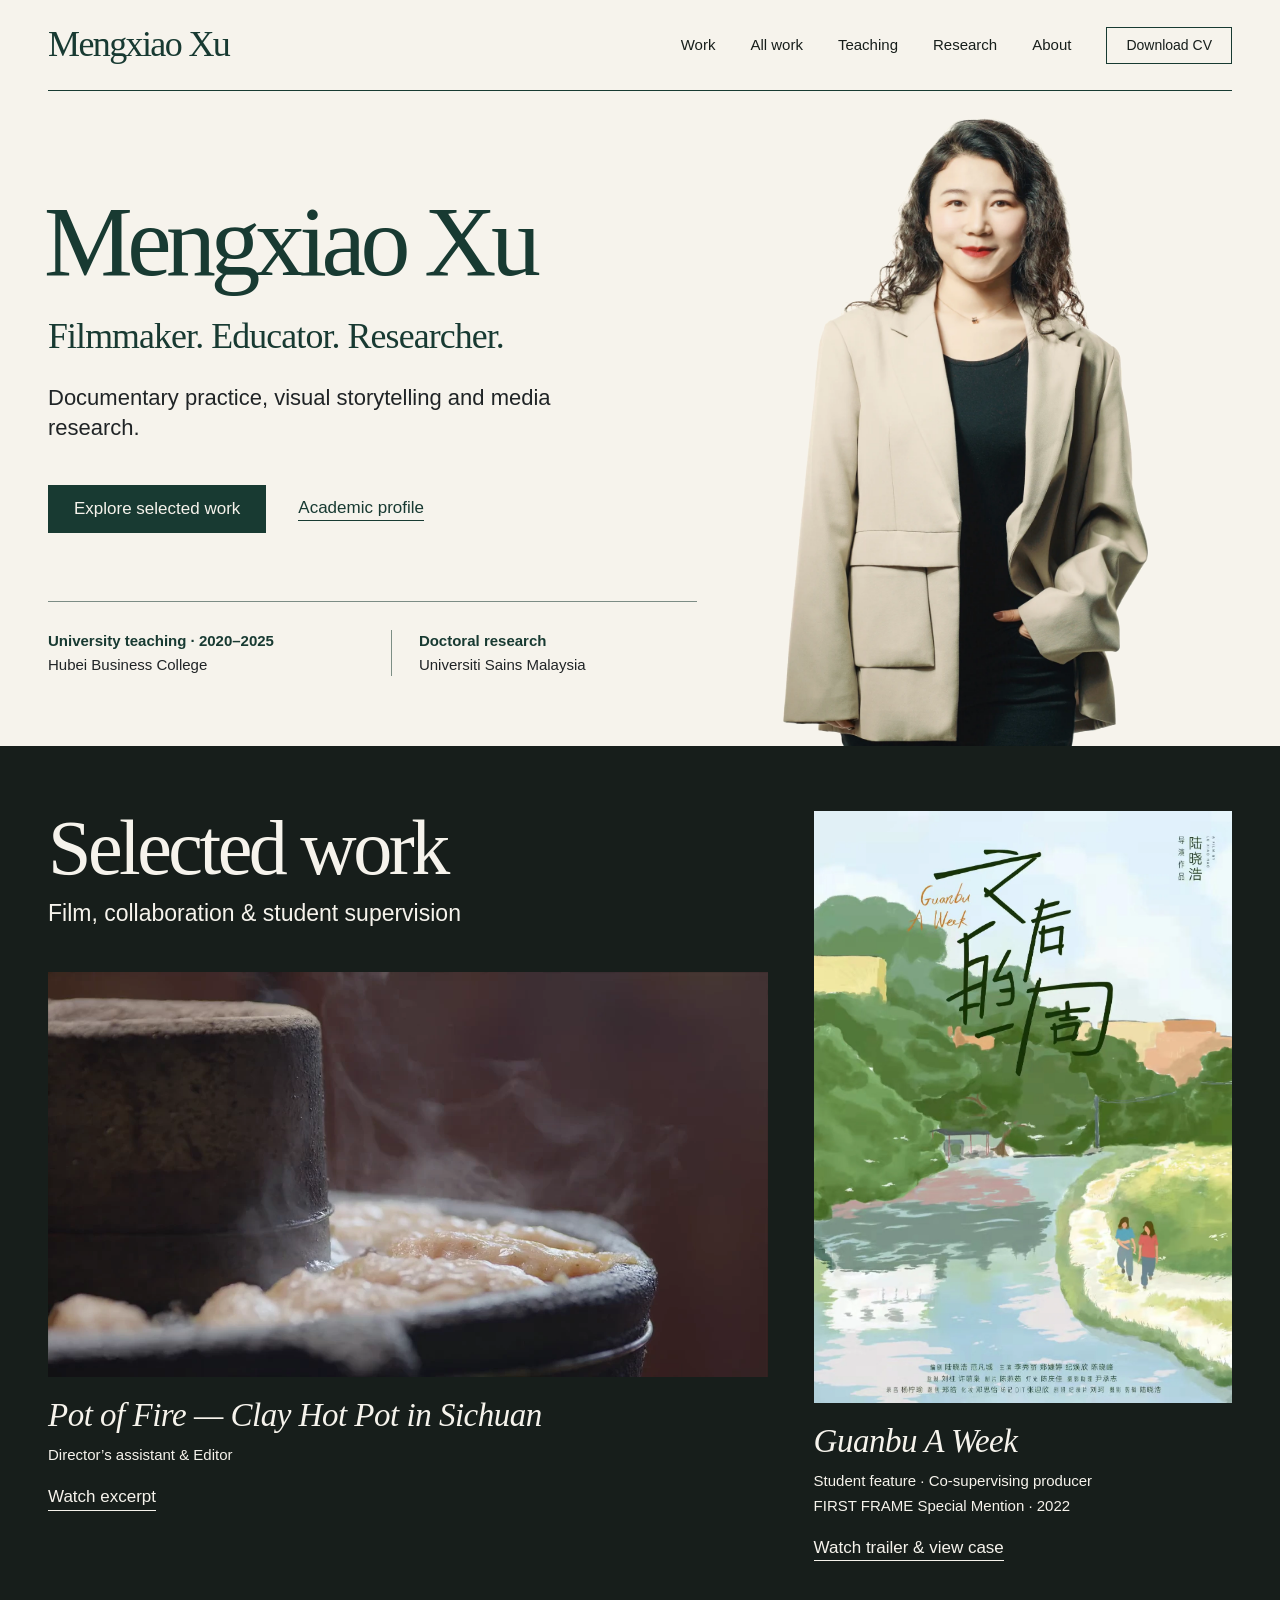
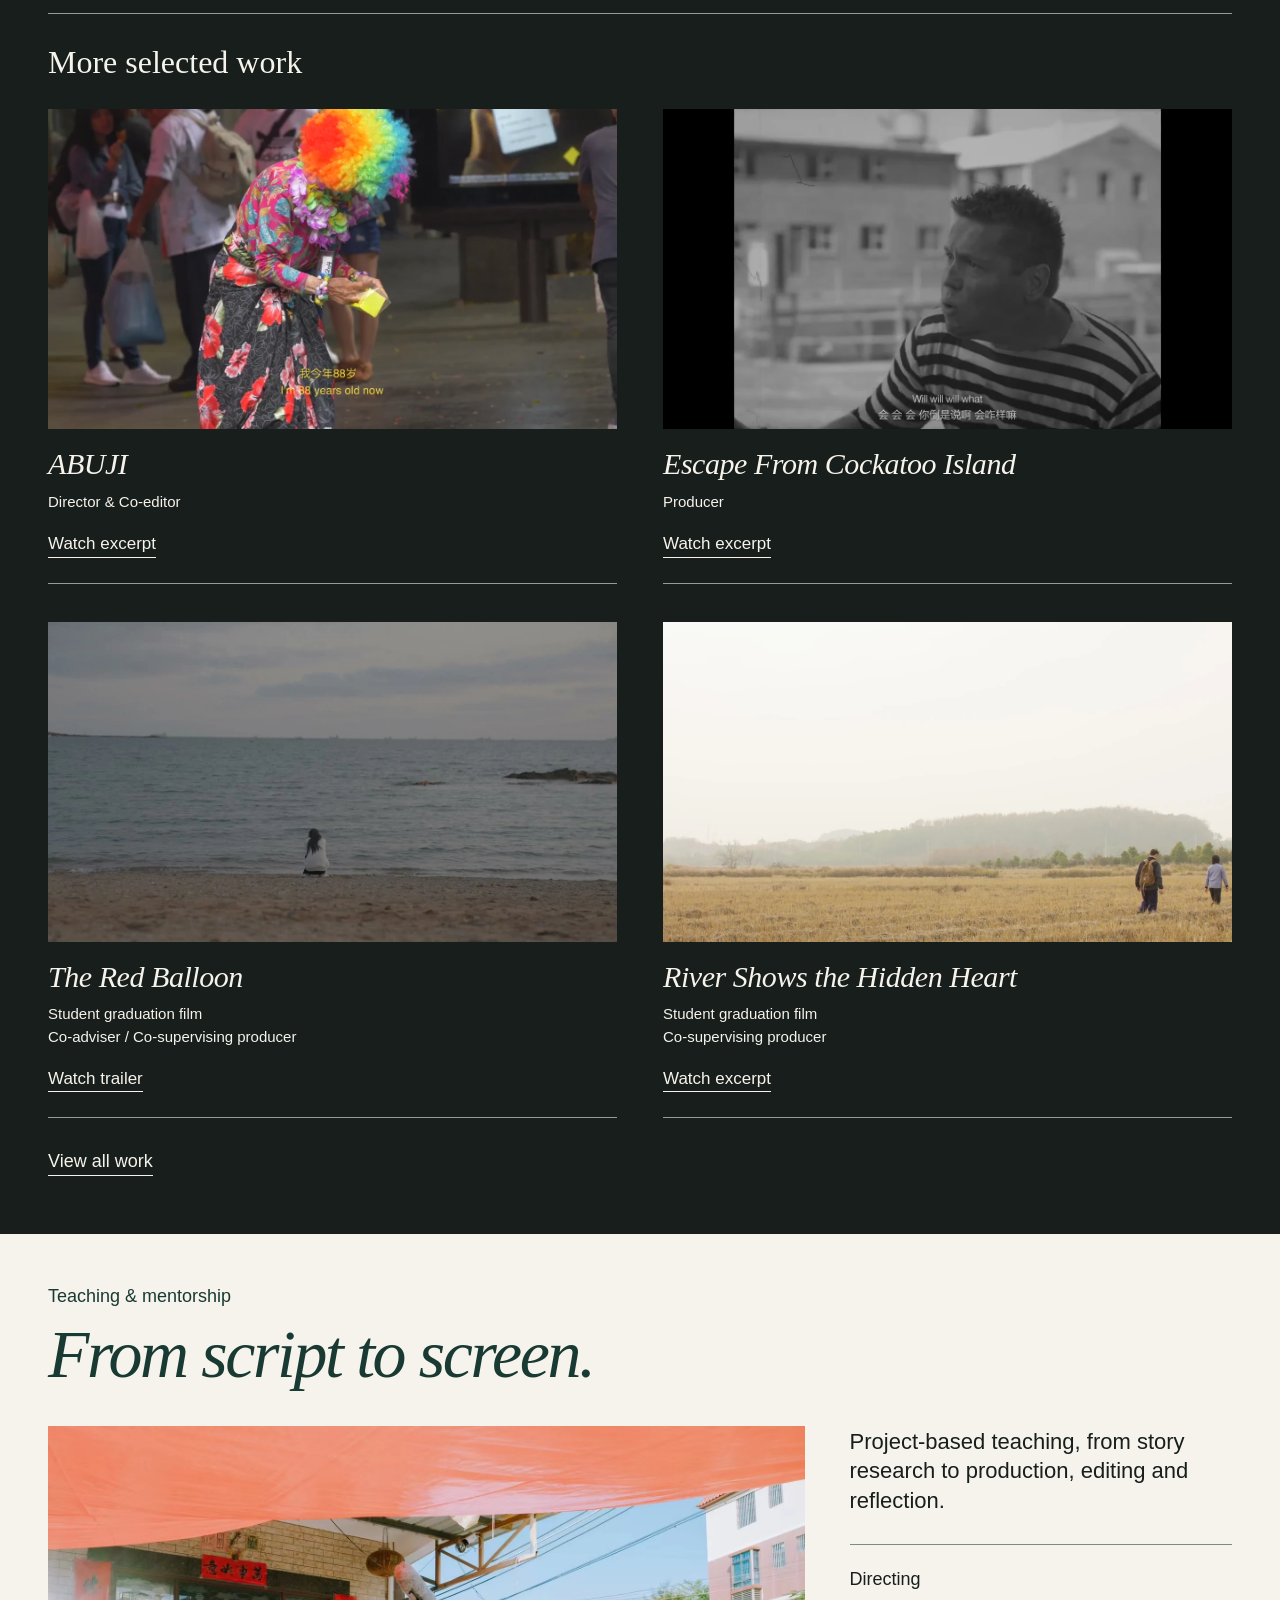
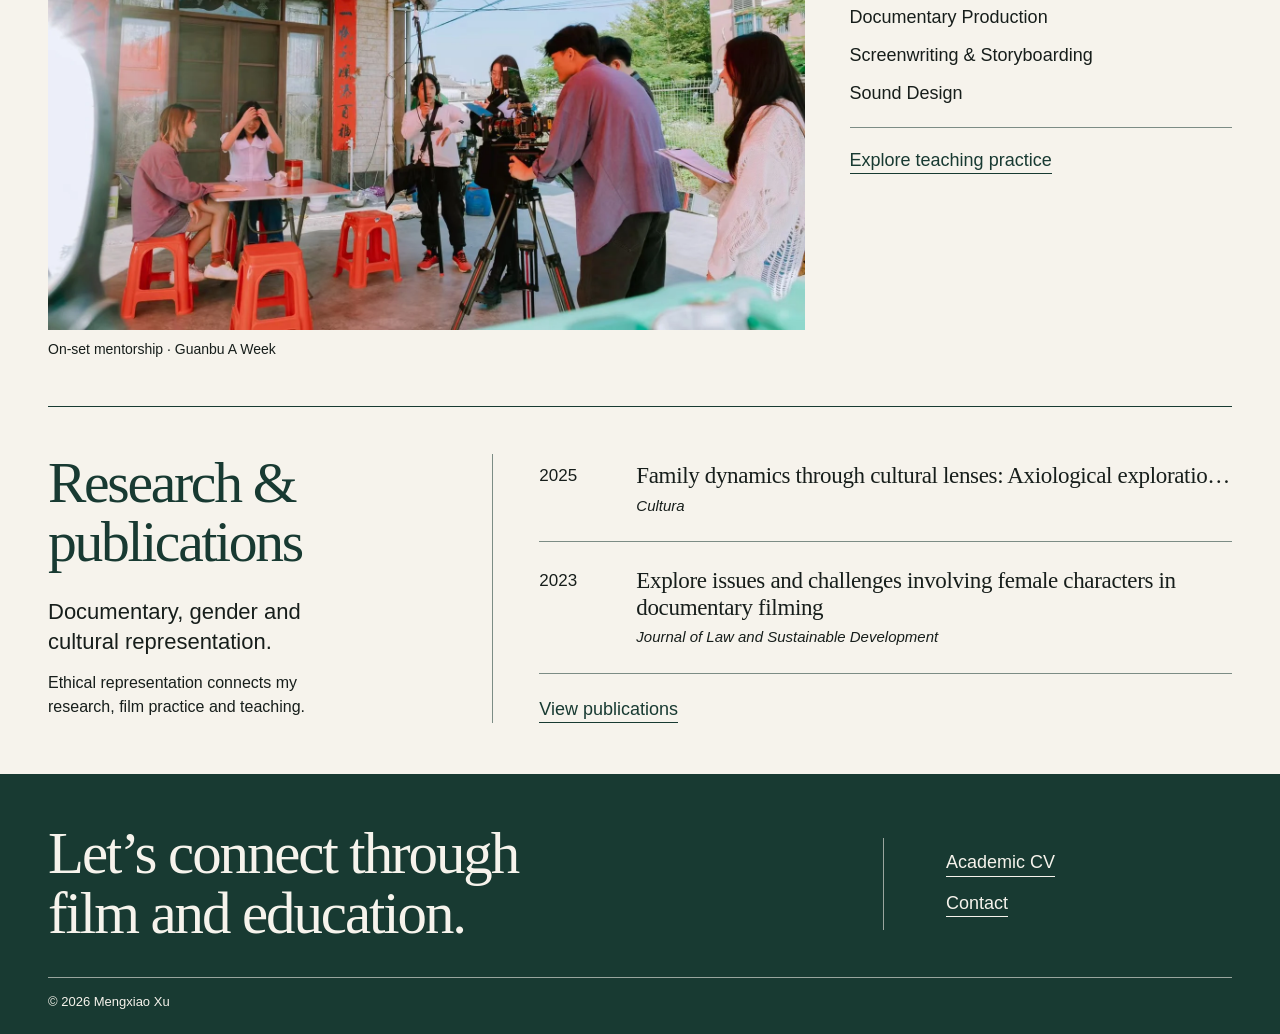
==== commit 2f6037b5: "Replace hotpot cover with a steaming clay pot" ====
--- a/index.html
+++ b/index.html
@@ -57,7 +57,7 @@
             </div>
             <article class="work-card">
               <button class="image-button film-still" type="button" data-dialog="hotpot-sichuan-dialog" aria-label="Watch excerpt: Pot of Fire — Clay Hot Pot in Sichuan">
-                <img src="hotpot-sichuan-still.webp" alt="Still from Pot of Fire — Clay Hot Pot in Sichuan" loading="lazy" width="1280" height="720">
+                <img src="hotpot-sichuan-boiling-still.webp" alt="Boiling clay hot pot with rising steam — still from Pot of Fire" loading="lazy" width="1280" height="720">
               </button>
               <h3>Pot of Fire — Clay Hot Pot in Sichuan</h3>
               <p class="project-role">Director’s assistant &amp; Editor</p>
@@ -244,7 +244,7 @@
       <div class="modal-content">
         <h2 class="film-title" id="hotpot-sichuan-title">Pot of Fire — Clay Hot Pot in Sichuan</h2>
         <p class="modal-lead">Director’s assistant &amp; Editor</p>
-        <video class="project-video" controls playsinline preload="none" poster="hotpot-sichuan-still.webp" aria-label="Pot of Fire — Clay Hot Pot in Sichuan selected excerpt">
+        <video class="project-video" controls playsinline preload="none" poster="hotpot-sichuan-boiling-still.webp" aria-label="Pot of Fire — Clay Hot Pot in Sichuan selected excerpt">
           <source src="hotpot-sichuan-excerpt.mp4" type="video/mp4">
           Your browser does not support embedded video. <a href="hotpot-sichuan-excerpt.mp4">Open Pot of Fire — Clay Hot Pot in Sichuan selected excerpt</a>.
         </video>
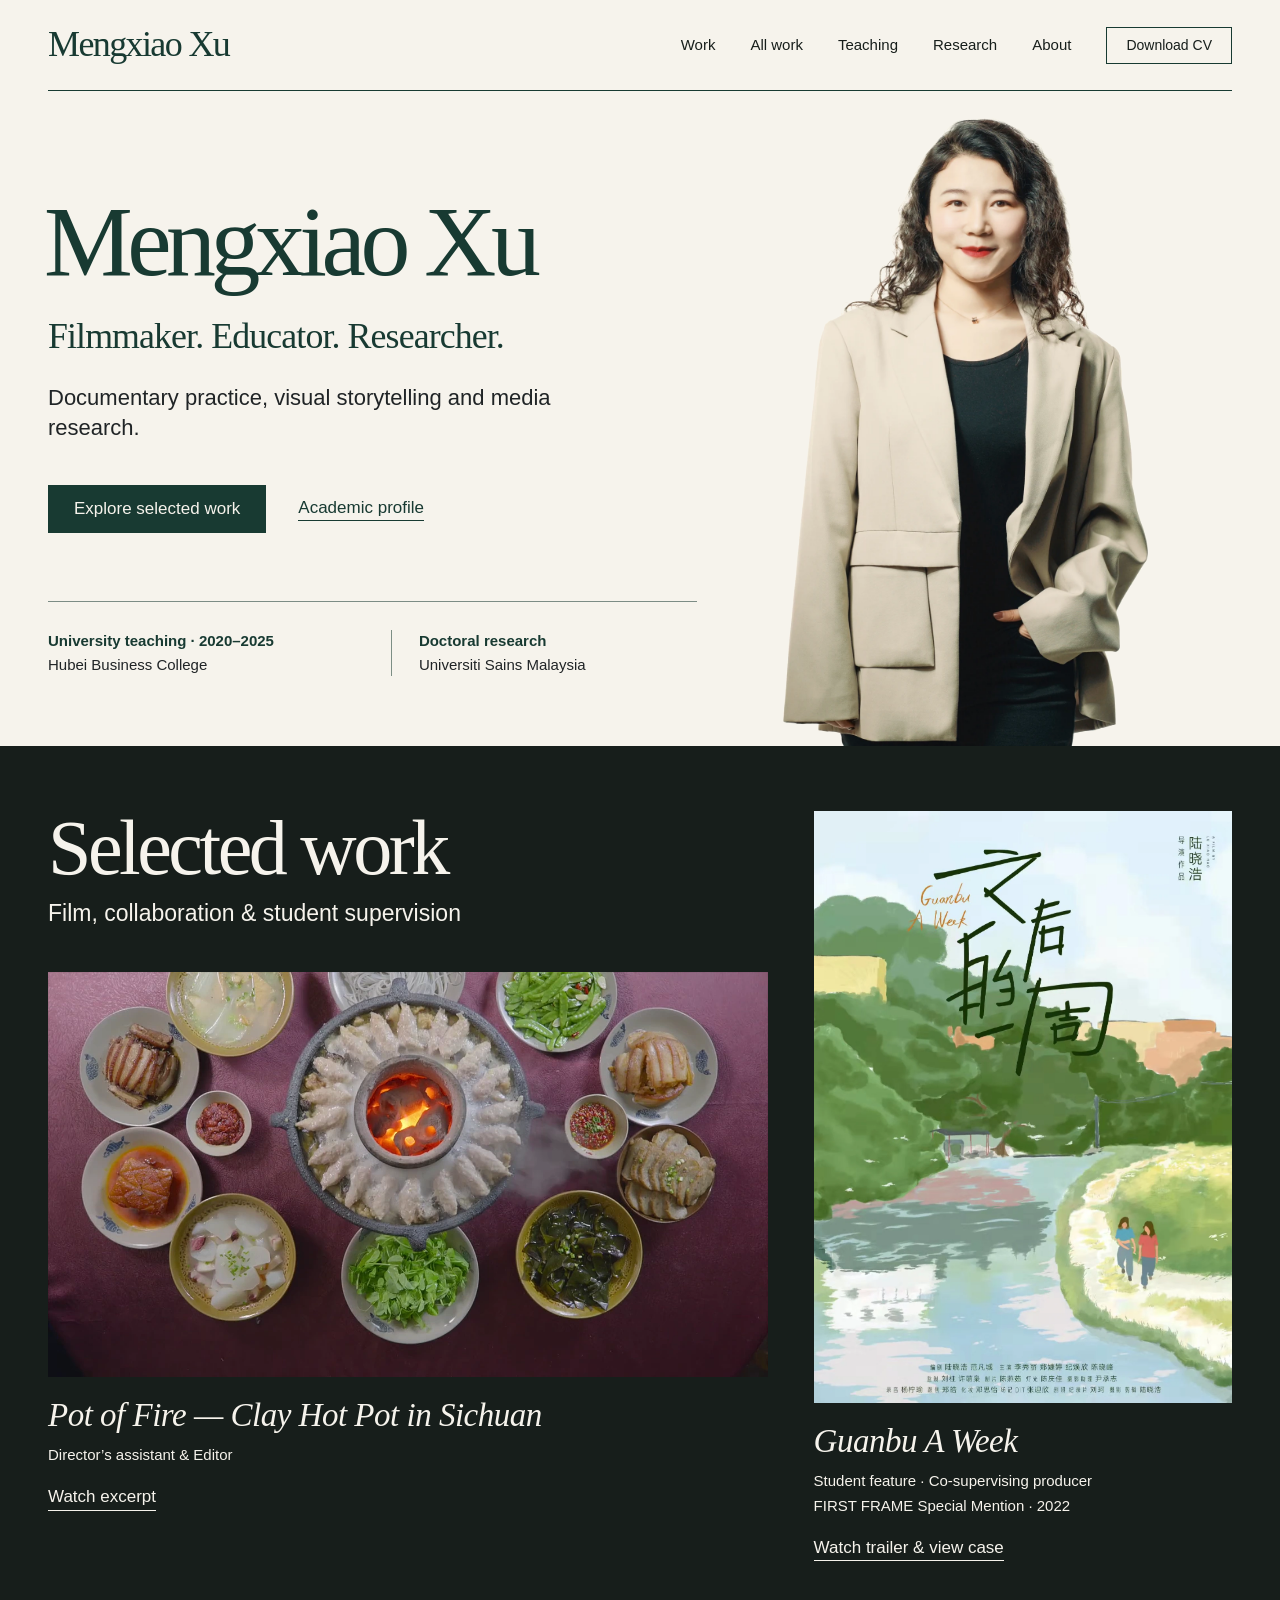
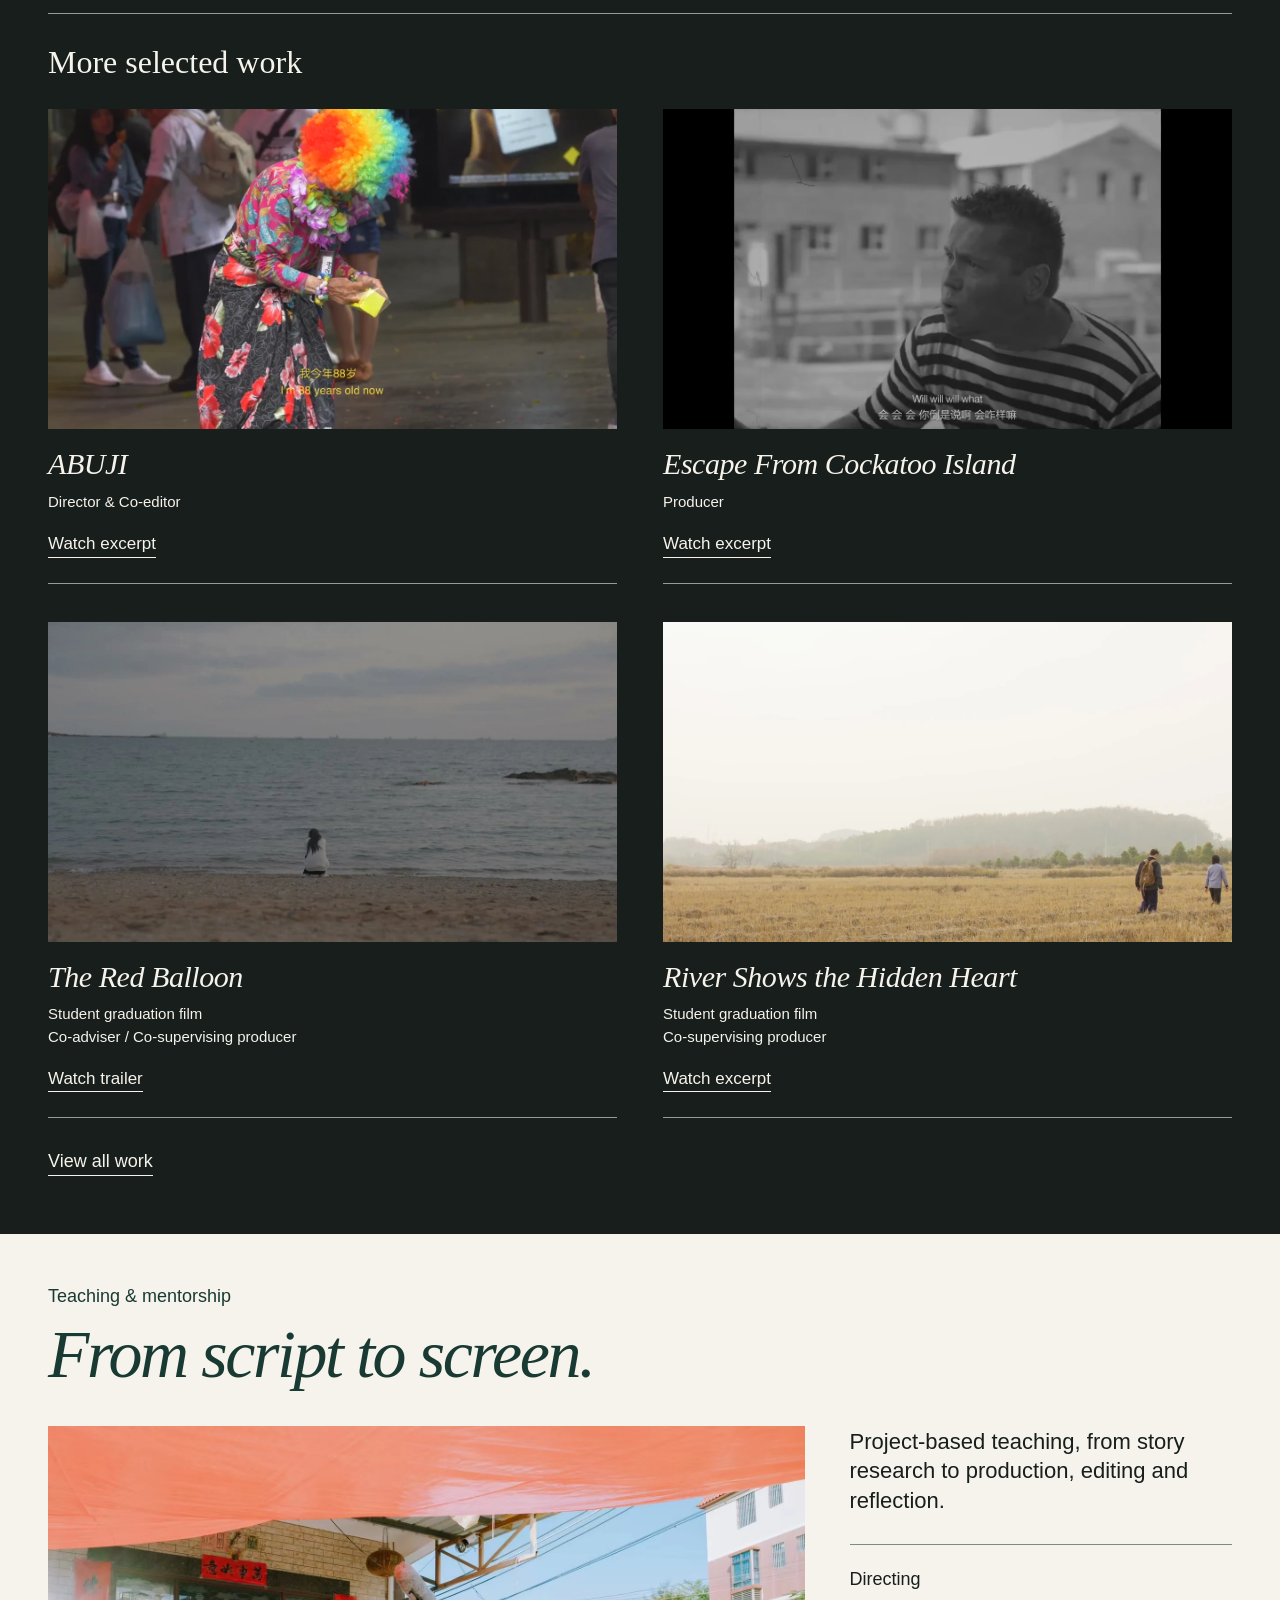
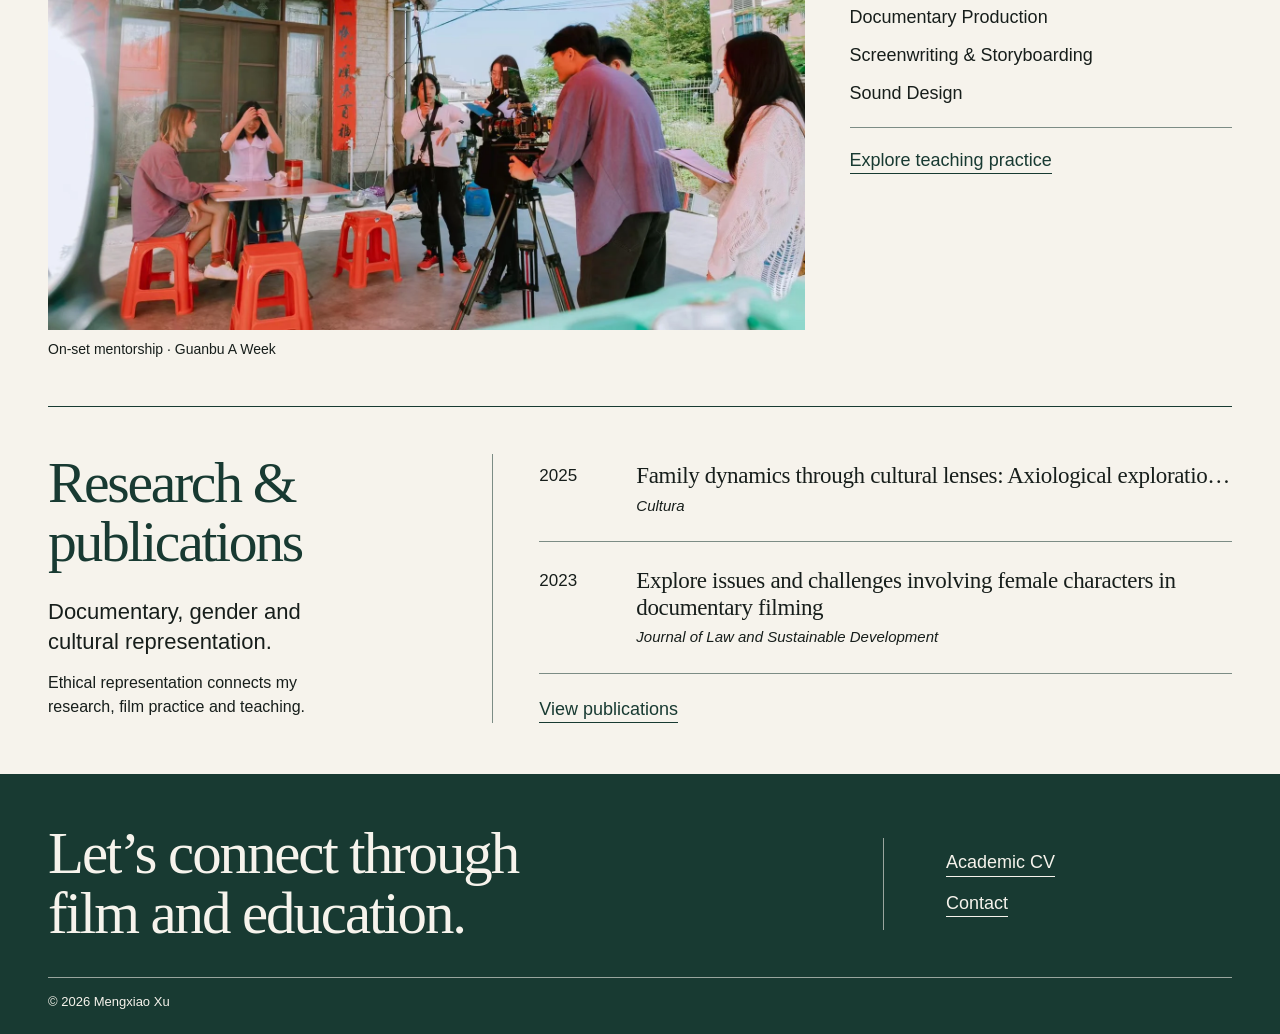
==== commit 6fc9a732: "Use approved overhead hotpot cover" ====
--- a/index.html
+++ b/index.html
@@ -57,7 +57,7 @@
             </div>
             <article class="work-card">
               <button class="image-button film-still" type="button" data-dialog="hotpot-sichuan-dialog" aria-label="Watch excerpt: Pot of Fire — Clay Hot Pot in Sichuan">
-                <img src="hotpot-sichuan-boiling-still.webp" alt="Boiling clay hot pot with rising steam — still from Pot of Fire" loading="lazy" width="1280" height="720">
+                <img src="hotpot-sichuan-overhead-still.webp" alt="Overhead view of a simmering clay hot pot, glowing coals and surrounding dishes — still from Pot of Fire" loading="lazy" width="1280" height="720">
               </button>
               <h3>Pot of Fire — Clay Hot Pot in Sichuan</h3>
               <p class="project-role">Director’s assistant &amp; Editor</p>
@@ -244,7 +244,7 @@
       <div class="modal-content">
         <h2 class="film-title" id="hotpot-sichuan-title">Pot of Fire — Clay Hot Pot in Sichuan</h2>
         <p class="modal-lead">Director’s assistant &amp; Editor</p>
-        <video class="project-video" controls playsinline preload="none" poster="hotpot-sichuan-boiling-still.webp" aria-label="Pot of Fire — Clay Hot Pot in Sichuan selected excerpt">
+        <video class="project-video" controls playsinline preload="none" poster="hotpot-sichuan-overhead-still.webp" aria-label="Pot of Fire — Clay Hot Pot in Sichuan selected excerpt">
           <source src="hotpot-sichuan-excerpt.mp4" type="video/mp4">
           Your browser does not support embedded video. <a href="hotpot-sichuan-excerpt.mp4">Open Pot of Fire — Clay Hot Pot in Sichuan selected excerpt</a>.
         </video>
